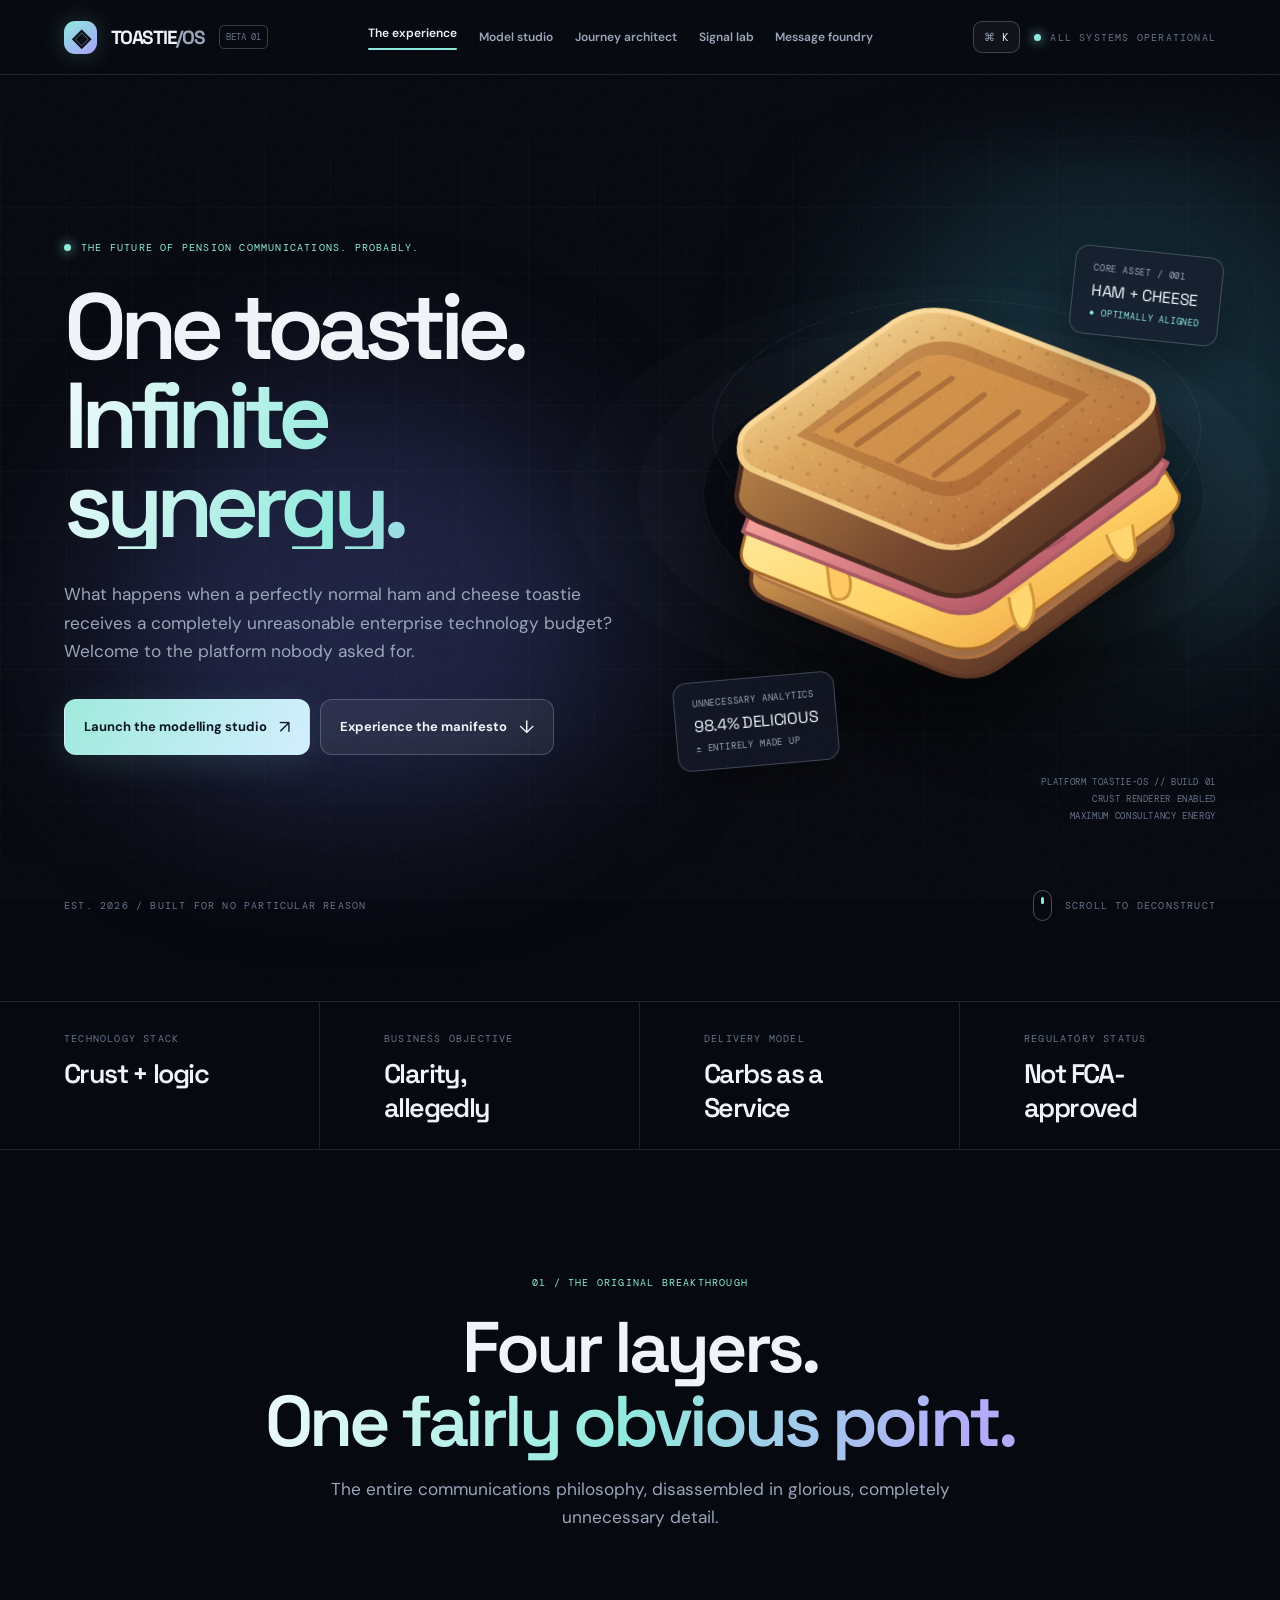
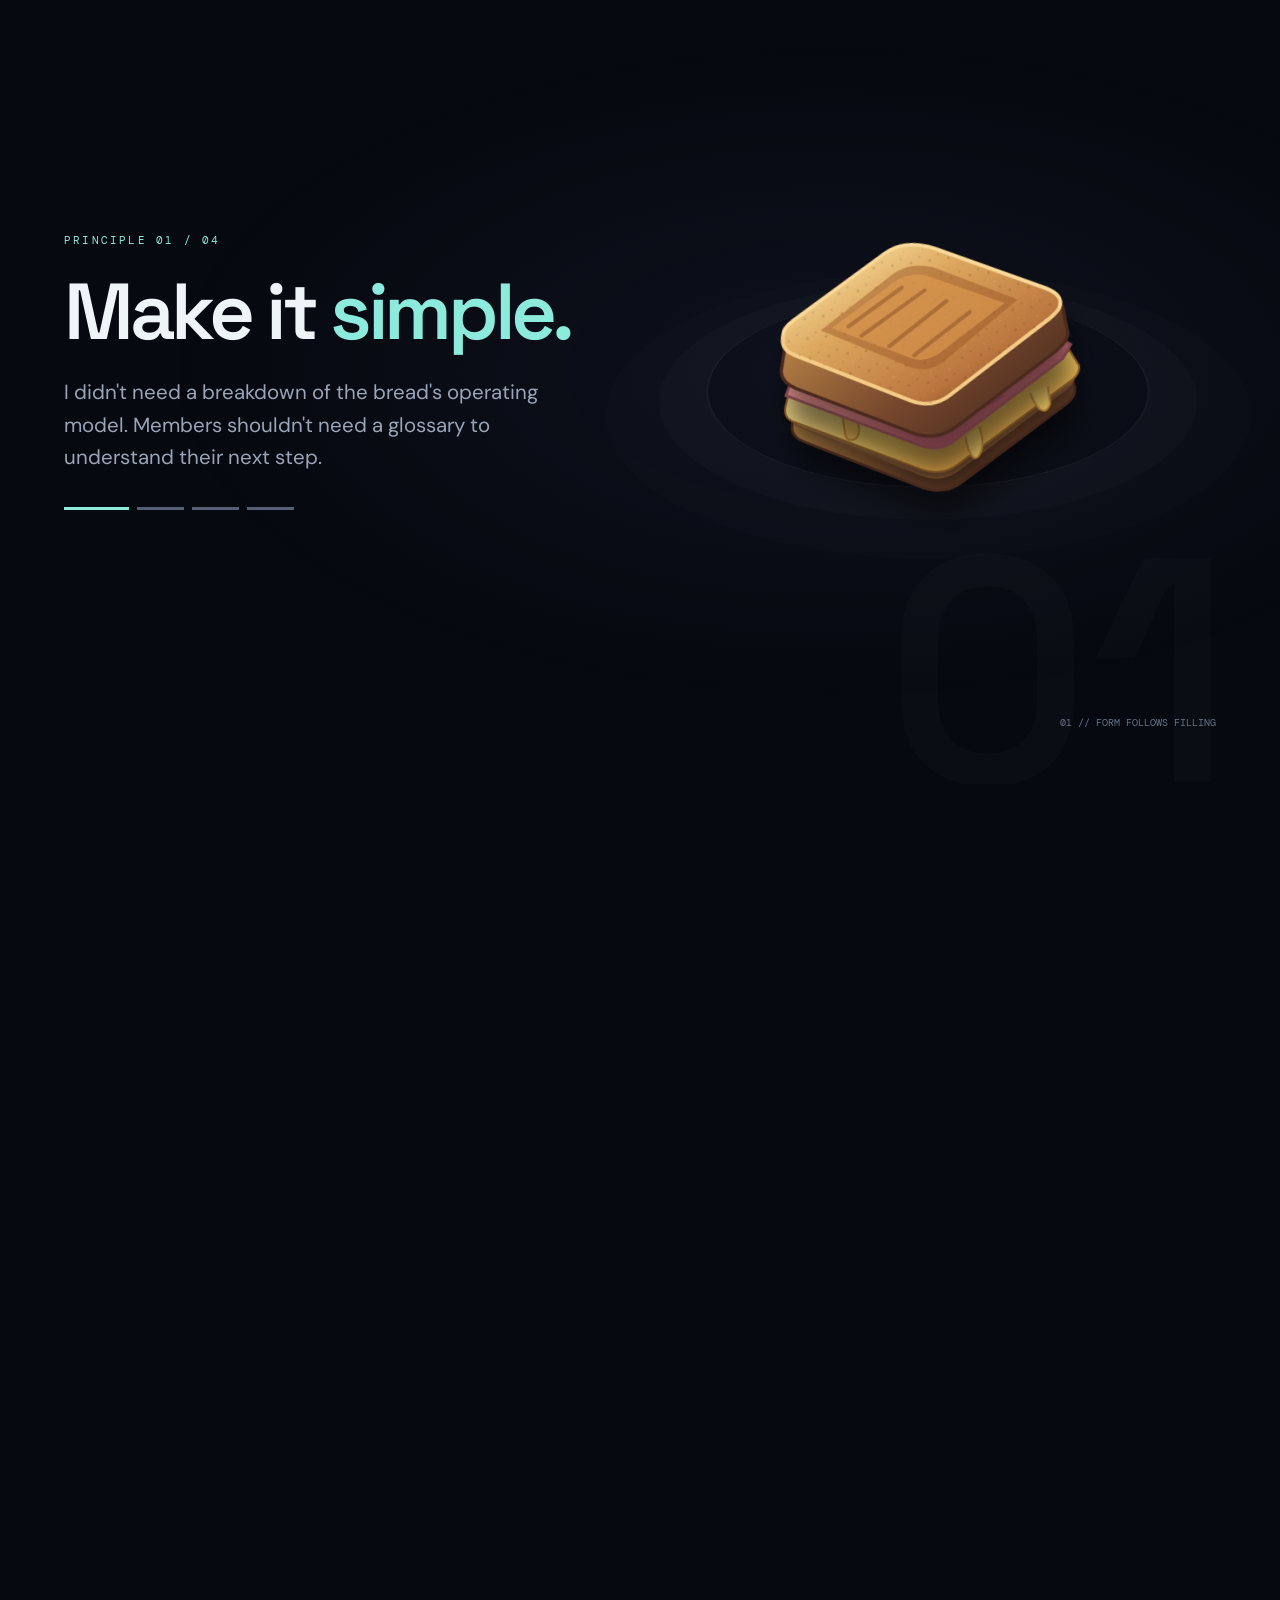
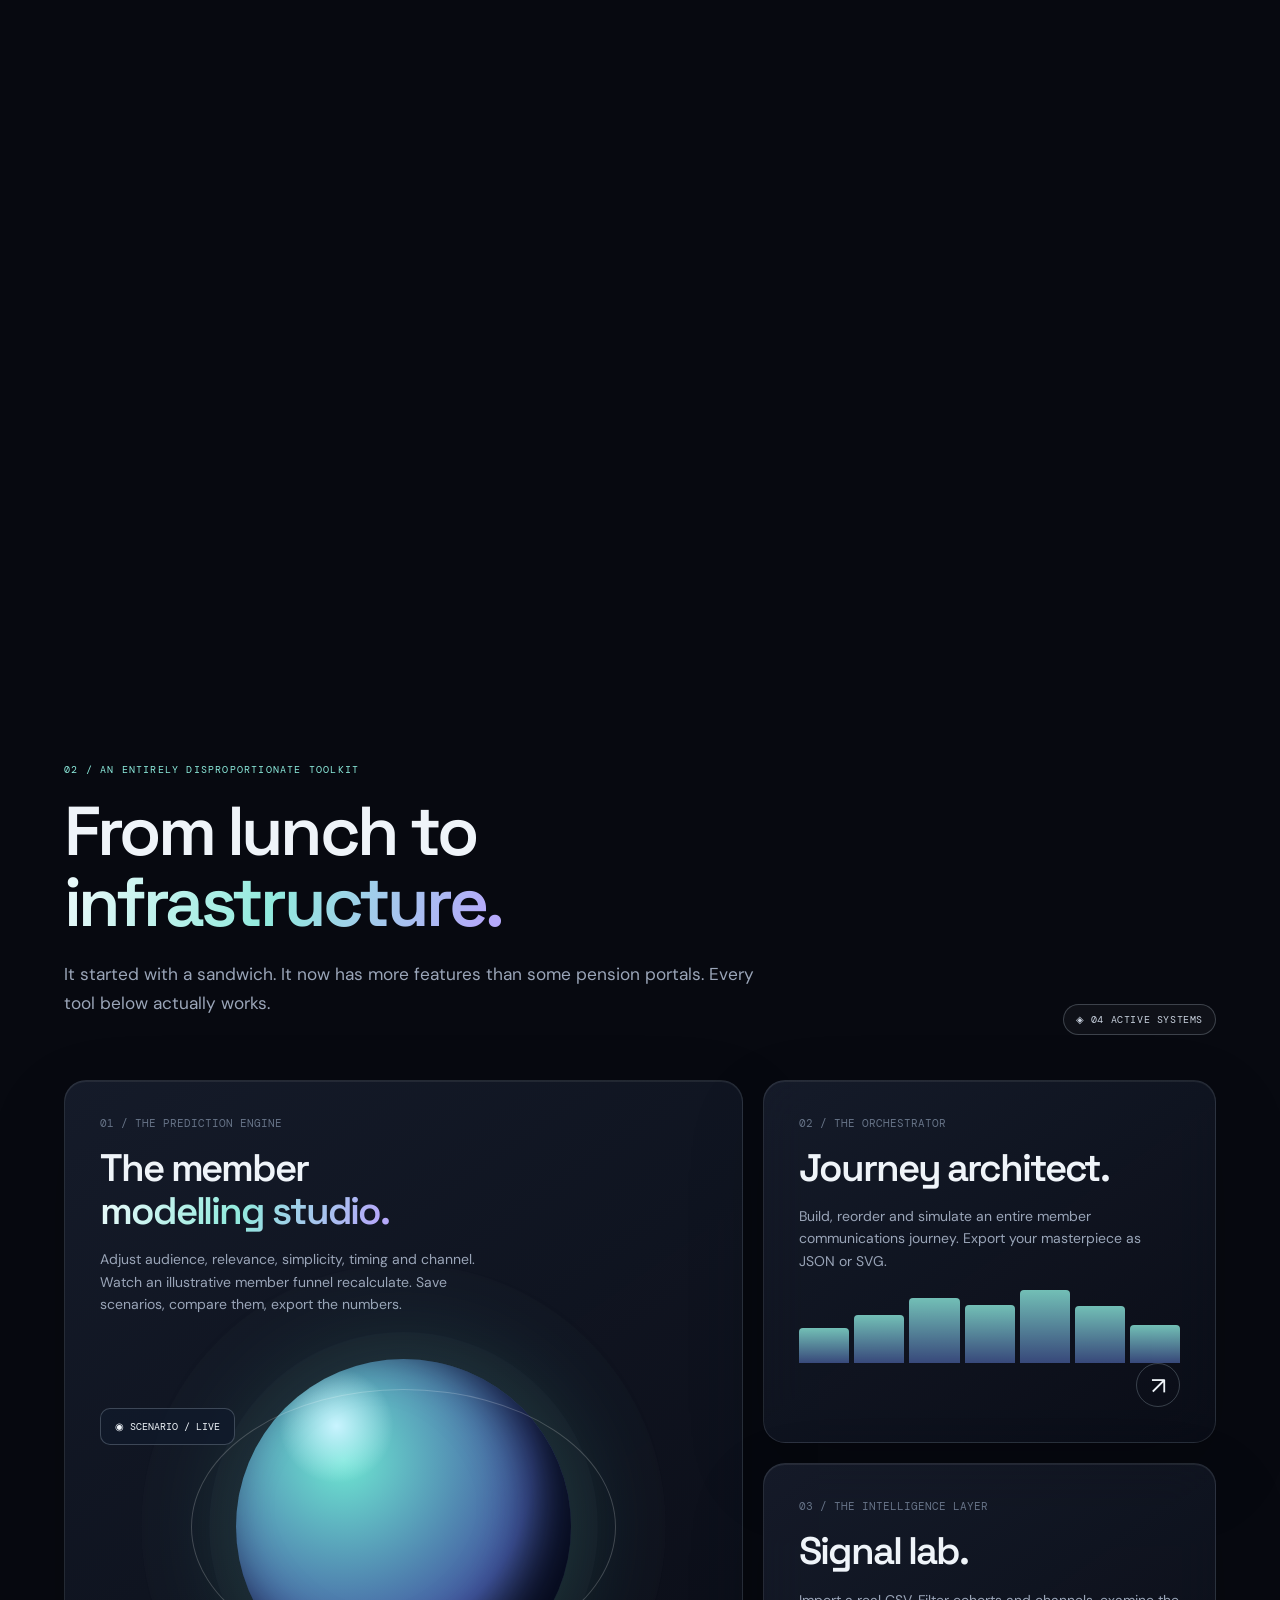
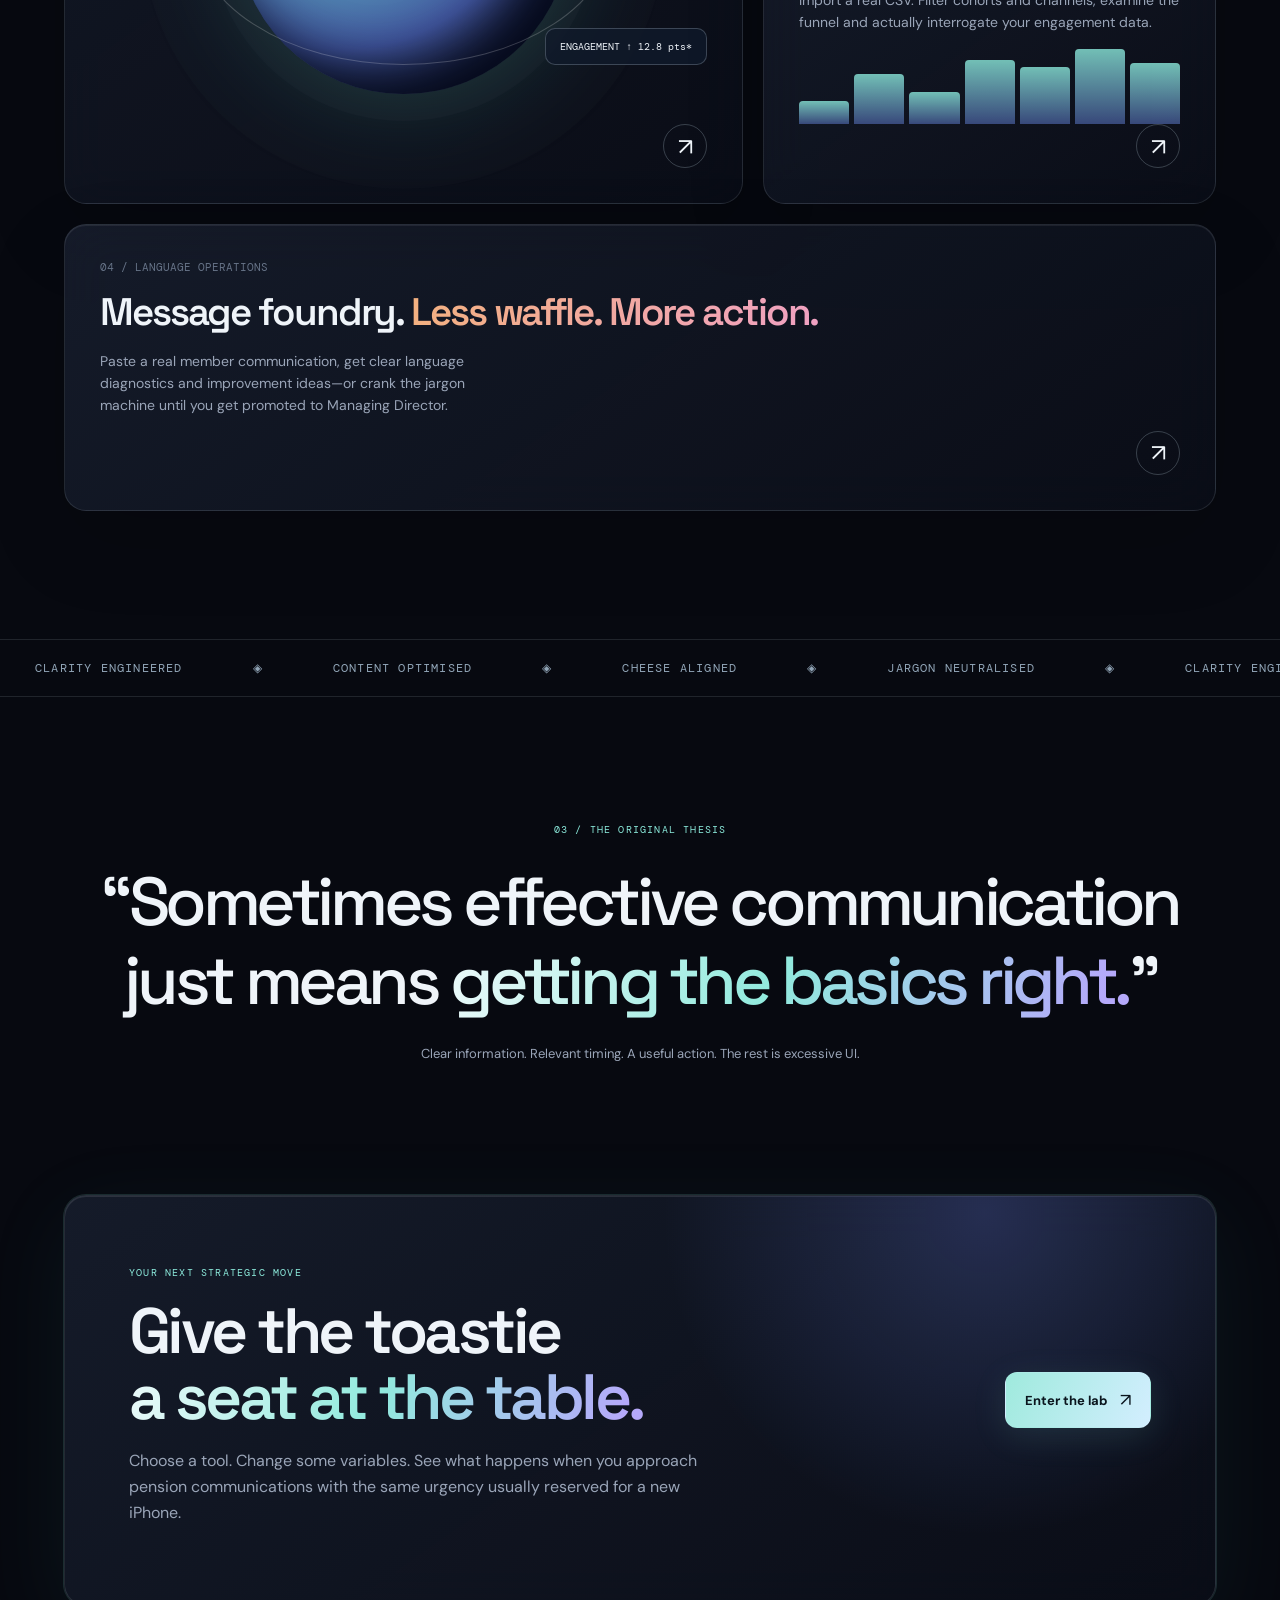
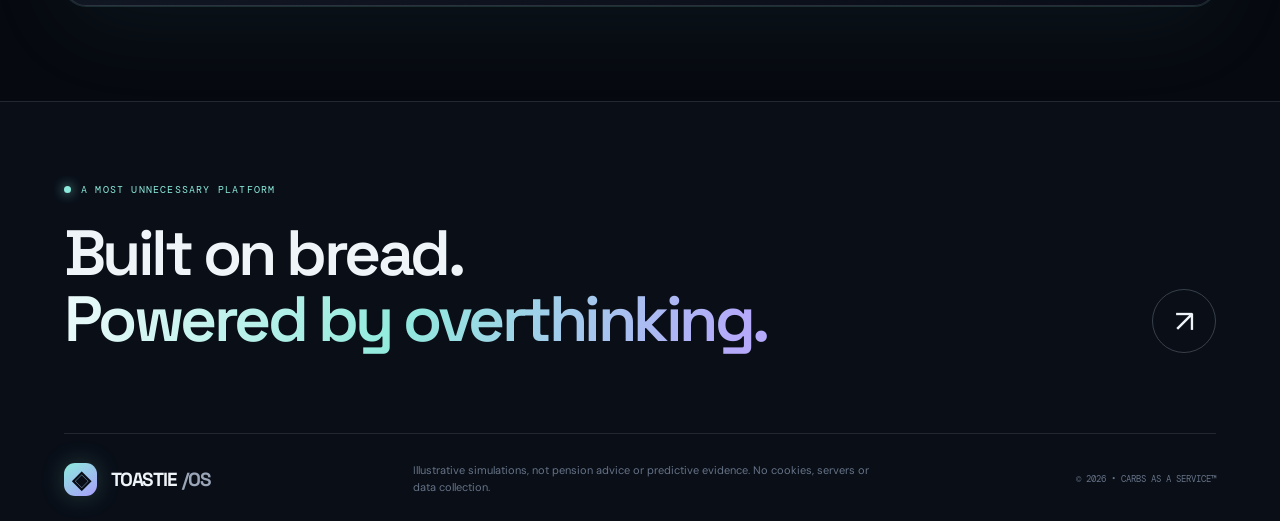
==== index.html @ 37ebac98 "Add files via upload" ====
<!doctype html><html lang="en-GB"><head><meta charset="utf-8"><meta name="viewport" content="width=device-width,initial-scale=1,viewport-fit=cover"><meta name="theme-color" content="#070910"><meta name="description" content="One ham and cheese toastie. An entirely disproportionate pension communications operating system."><meta property="og:title" content="The experience — TOASTIE/OS"><meta property="og:description" content="One ham and cheese toastie. An entirely disproportionate pension communications operating system."><link rel="manifest" href="./manifest.webmanifest"><link rel="icon" type="image/svg+xml" href="./assets/img/favicon.svg"><link rel="stylesheet" href="./assets/css/main.css"><title>The experience — TOASTIE/OS</title></head><body><a class="skip-link" href="#main">Skip to content</a><div id="nav-slot"></div><main id="main"><section class="hero full-bleed"><div class="ambient grid-glow"></div><div class="container"><div class="hero-wrap"><div class="hero-content"><span class="eyebrow"><span class="led"></span> THE FUTURE OF PENSION COMMUNICATIONS. PROBABLY.</span><h1>One toastie.<span class="last gradient-text">Infinite<br>synergy.</span></h1><p class="lead">What happens when a perfectly normal ham and cheese toastie receives a completely unreasonable enterprise technology budget? Welcome to the platform nobody asked for.</p><div class="hero-actions"><a class="btn primary" href="./model.html">Launch the modelling studio <span class="arrow">↗</span></a><a class="btn" href="#story">Experience the manifesto <span class="arrow">↓</span></a></div></div><div class="hero-visual"><div class="hero-orbit" aria-hidden="true"></div><img class="sandwich" alt="Floating, beautifully over-engineered illustrated ham and cheese toastie" src="./assets/img/toastie.svg"><div class="hero-chip chip-top"><small>CORE ASSET / 001</small><b>HAM + CHEESE</b><small style="color:var(--cyan)">● OPTIMALLY ALIGNED</small></div><div class="hero-chip chip-bottom"><small>UNNECESSARY ANALYTICS</small><b>98.4% DELICIOUS</b><small>± ENTIRELY MADE UP</small></div><div class="hero-tech">PLATFORM TOASTIE-OS // BUILD 01<br>CRUST RENDERER ENABLED<br>MAXIMUM CONSULTANCY ENERGY</div></div></div><div class="hero-bottom"><span>EST. 2026 / BUILT FOR NO PARTICULAR REASON</span><a href="#story" class="scroll-indicator"><span class="mouse"></span> SCROLL TO DECONSTRUCT</a></div></div></section>
<section class="stat-strip"><div><span class="micro">TECHNOLOGY STACK</span><strong>Crust + logic</strong></div><div><span class="micro">BUSINESS OBJECTIVE</span><strong>Clarity, allegedly</strong></div><div><span class="micro">DELIVERY MODEL</span><strong>Carbs as a Service</strong></div><div><span class="micro">REGULATORY STATUS</span><strong>Not FCA-approved</strong></div></section>
<section class="story-section" id="story"><div class="story-intro"><span class="kicker">01 / THE ORIGINAL BREAKTHROUGH</span><h2>Four layers.<br><span class="gradient-text">One fairly obvious point.</span></h2><p class="lead">The entire communications philosophy, disassembled in glorious, completely unnecessary detail.</p></div><div class="story-track" id="story-track"><div class="story-sticky"><div class="story-copy"><div class="story-count" id="story-count">PRINCIPLE 01 / 04</div><article class="story-panel active" data-story="0"><h3>Make it <em>simple.</em></h3><p>I didn't need a breakdown of the bread's operating model. Members shouldn't need a glossary to understand their next step.</p></article><article class="story-panel" data-story="1"><h3>Find the <em>balance.</em></h3><p>Too much information and the point gets buried. Too little and you've lost the substance. A surprisingly delicate cheese-to-content ratio.</p></article><article class="story-panel" data-story="2"><h3>Timing is <em>everything.</em></h3><p>A toastie at lunch is perfect. A retirement message after someone has already made their decision? Considerably less useful.</p></article><article class="story-panel" data-story="3"><h3>Make action <em>obvious.</em></h3><p>Mine was “careful, the filling's hot”. Theirs might be “check your beneficiaries”. Say what people actually need to do.</p></article><div class="story-indicators" aria-label="Story chapters"><button class="active" data-goto="0" aria-label="Go to simplicity"></button><button data-goto="1" aria-label="Go to balance"></button><button data-goto="2" aria-label="Go to timing"></button><button data-goto="3" aria-label="Go to action"></button></div></div><div class="story-graphic" aria-hidden="true"><div class="story-ring"></div><div class="story-layer layer-base"><img src="./assets/img/base-layer.svg" alt=""></div><div class="story-layer layer-cheese"><img src="./assets/img/cheese-layer.svg" alt=""></div><div class="story-layer layer-ham"><img src="./assets/img/ham-layer.svg" alt=""></div><div class="story-layer layer-top"><img src="./assets/img/top-layer.svg" alt=""></div><div class="story-number" id="story-big-number">01</div><div class="story-visual-note" id="story-note">01 // FORM FOLLOWS FILLING</div></div></div></div></section>
<section class="section-pad container" id="platform"><div class="feature-heading reveal"><div class="section-intro"><span class="kicker">02 / AN ENTIRELY DISPROPORTIONATE TOOLKIT</span><h2>From lunch to <span class="gradient-text">infrastructure.</span></h2><p class="lead">It started with a sandwich. It now has more features than some pension portals. Every tool below actually works.</p></div><span class="pill">◈ 04 ACTIVE SYSTEMS</span></div><div class="feature-grid"><a class="feature-card large glass reveal" href="./model.html"><span class="number">01 / THE PREDICTION ENGINE</span><h3>The member<br><span class="gradient-text">modelling studio.</span></h3><p>Adjust audience, relevance, simplicity, timing and channel. Watch an illustrative member funnel recalculate. Save scenarios, compare them, export the numbers.</p><div class="feature-visual"><div class="orb-core"></div><div class="orb-label a">◉ SCENARIO / LIVE</div><div class="orb-label b">ENGAGEMENT ↑ 12.8 pts*</div></div><span class="feature-arrow">↗</span></a><a class="feature-card glass reveal" href="./journey.html"><span class="number">02 / THE ORCHESTRATOR</span><h3>Journey architect.</h3><p>Build, reorder and simulate an entire member communications journey. Export your masterpiece as JSON or SVG.</p><div class="mini-spectrum" aria-hidden="true"><span style="height:45%"></span><span style="height:63%"></span><span style="height:85%"></span><span style="height:75%"></span><span style="height:95%"></span><span style="height:74%"></span><span style="height:50%"></span></div><span class="feature-arrow">↗</span></a><a class="feature-card glass reveal" href="./signals.html"><span class="number">03 / THE INTELLIGENCE LAYER</span><h3>Signal lab.</h3><p>Import a real CSV. Filter cohorts and channels, examine the funnel and actually interrogate your engagement data.</p><div class="mini-spectrum" aria-hidden="true"><span style="height:30%"></span><span style="height:65%"></span><span style="height:42%"></span><span style="height:83%"></span><span style="height:75%"></span><span style="height:98%"></span><span style="height:80%"></span></div><span class="feature-arrow">↗</span></a><a class="feature-card glass reveal" href="./foundry.html" style="grid-column:1/-1;min-height:235px"><span class="number">04 / LANGUAGE OPERATIONS</span><h3>Message foundry. <span class="gradient-warm">Less waffle. More action.</span></h3><p>Paste a real member communication, get clear language diagnostics and improvement ideas—or crank the jargon machine until you get promoted to Managing Director.</p><span class="feature-arrow">↗</span></a></div></section>
<div class="ticker" aria-hidden="true"><div><span>CLARITY ENGINEERED</span><span>◈</span><span>CONTENT OPTIMISED</span><span>◈</span><span>CHEESE ALIGNED</span><span>◈</span><span>JARGON NEUTRALISED</span><span>◈</span><span>CLARITY ENGINEERED</span><span>◈</span><span>CONTENT OPTIMISED</span><span>◈</span><span>CHEESE ALIGNED</span><span>◈</span><span>JARGON NEUTRALISED</span><span>◈</span><span>CLARITY ENGINEERED</span><span>◈</span><span>CONTENT OPTIMISED</span><span>◈</span><span>CHEESE ALIGNED</span><span>◈</span><span>JARGON NEUTRALISED</span><span>◈</span><span>CLARITY ENGINEERED</span><span>◈</span><span>CONTENT OPTIMISED</span><span>◈</span><span>CHEESE ALIGNED</span><span>◈</span><span>JARGON NEUTRALISED</span><span>◈</span></div></div>
<section class="quote-section"><span class="kicker">03 / THE ORIGINAL THESIS</span><blockquote>“Sometimes effective communication just means <span class="gradient-text">getting the basics right.</span>”</blockquote><p class="quote-sub">Clear information. Relevant timing. A useful action. The rest is excessive UI.</p></section>
<section class="container"><div class="home-cta glass highlight"><div><span class="kicker">YOUR NEXT STRATEGIC MOVE</span><h2>Give the toastie<br><span class="gradient-text">a seat at the table.</span></h2><p>Choose a tool. Change some variables. See what happens when you approach pension communications with the same urgency usually reserved for a new iPhone.</p></div><a href="./model.html" class="btn primary">Enter the lab <span class="arrow">↗</span></a></div></section></main><div id="footer-slot"></div><script type="module" src="./assets/js/home.js"></script></body></html>
---- assets/css/main.css ----
@import url('https://fonts.googleapis.com/css2?family=DM+Mono:wght@400;500&family=DM+Sans:wght@400;500;600;700&family=Space+Grotesk:wght@400;500;600;700&display=swap');
:root{color-scheme:dark;--bg:#070910;--bg2:#0b101a;--panel:#101622;--panel-2:#151b28;--glass:rgba(19,25,40,.63);--glass-hover:rgba(27,34,51,.88);--line:rgba(224,239,255,.115);--line2:rgba(224,239,255,.22);--text:#eff4f9;--muted:#9aa5b8;--faint:#667387;--cyan:#8cebdc;--purple:#aa9ffb;--orange:#f4b27f;--pink:#f09dc6;--font:'DM Sans',sans-serif;--display:'Space Grotesk',sans-serif;--mono:'DM Mono',monospace;--ease:cubic-bezier(.2, .8, .2, 1);--side:clamp(20px,5vw,86px);--nav-h:75px}
*{box-sizing:border-box}html{scroll-behavior:smooth;scroll-padding-top:85px}body{margin:0;min-width:300px;font-family:var(--font);background:var(--bg);color:var(--text);-webkit-font-smoothing:antialiased}body::before{content:'';pointer-events:none;position:fixed;inset:0;z-index:1000;opacity:.05;background-image:url("data:image/svg+xml,%3Csvg viewBox='0 0 180 180' xmlns='http://www.w3.org/2000/svg'%3E%3Cfilter id='n'%3E%3CfeTurbulence type='fractalNoise' baseFrequency='.85' numOctaves='3' stitchTiles='stitch'/%3E%3C/filter%3E%3Crect width='100%25' height='100%25' filter='url(%23n)' opacity='.32'/%3E%3C/svg%3E");mix-blend-mode:screen}
body.nav-open{overflow:hidden}a{color:inherit;text-decoration:none}button,input,select,textarea{font:inherit}button{cursor:pointer}button:disabled{cursor:not-allowed;opacity:.5}button,select,input,textarea{accent-color:var(--cyan)}:focus-visible{outline:2px solid var(--cyan);outline-offset:4px}::selection{background:var(--cyan);color:#0b111a}.skip-link{position:absolute;left:15px;top:-80px;z-index:1000;background:var(--cyan);color:var(--bg);padding:12px 18px}.skip-link:focus{top:10px}.site-nav{height:var(--nav-h);padding:0 var(--side);display:flex;align-items:center;justify-content:space-between;gap:30px;position:sticky;top:0;z-index:500;background:rgba(7,9,16,.73);border-bottom:1px solid var(--line);-webkit-backdrop-filter:blur(28px) saturate(1.4);backdrop-filter:blur(28px) saturate(1.4)}.brand{display:flex;align-items:center;gap:6px;letter-spacing:-.065em;font-family:var(--display);font-size:19px;font-weight:700;white-space:nowrap}.brand-symbol{width:33px;height:33px;background:linear-gradient(145deg,var(--cyan),var(--purple));color:#090d15;display:grid;place-items:center;border-radius:11px;margin-right:8px;box-shadow:0 0 24px #8cebdc34}.brand-symbol span{font-size:24px;font-family:var(--display)}.brand-muted{color:var(--muted)}.brand-version{font:9px var(--mono);letter-spacing:.01em;color:var(--faint);border:1px solid var(--line2);border-radius:5px;padding:5px 6px;margin-left:8px}.desktop-links{display:flex;align-items:center;gap:clamp(12px,1.7vw,32px);margin-inline:auto}.desktop-links a{font-size:12px;font-weight:600;color:var(--muted);transition:color .2s;white-space:nowrap}.desktop-links a:hover,.desktop-links a[aria-current=page]{color:var(--text)}.desktop-links a[aria-current=page]::after{content:'';display:block;height:2px;background:var(--cyan);border-radius:8px;margin-top:7px}.nav-end{display:flex;align-items:center;gap:14px}.nav-status,.eyebrow,.kicker,.micro{font:10px var(--mono);letter-spacing:.12em;text-transform:uppercase}.nav-status{color:var(--faint);white-space:nowrap}.status-dot,.led{width:7px;height:7px;border-radius:50%;background:var(--cyan);display:inline-block;margin-right:9px;box-shadow:0 0 12px var(--cyan)}.menu-toggle{display:none;background:var(--glass);border:1px solid var(--line);width:45px;height:42px;border-radius:12px;align-items:center;justify-content:center;flex-direction:column;gap:6px}.menu-toggle span{width:18px;height:1.5px;background:var(--text);transition:transform .2s}.nav-open .menu-toggle span:first-child{transform:translateY(3.75px) rotate(45deg)}.nav-open .menu-toggle span:last-child{transform:translateY(-3.75px) rotate(-45deg)}.mobile-nav{display:none}.reading-track{position:fixed;top:var(--nav-h);left:0;right:0;z-index:501;height:2px;pointer-events:none}.reading-progress{height:100%;transform-origin:left;transform:scaleX(0);background:linear-gradient(90deg,var(--cyan),var(--purple),var(--pink))}
.container{width:min(100% - var(--side)*2,1500px);margin-inline:auto}.full-bleed{position:relative;overflow:hidden}.grid-glow{background-image:linear-gradient(rgba(255,255,255,.024) 1px,transparent 1px),linear-gradient(90deg,rgba(255,255,255,.024) 1px,transparent 1px);background-size:66px 66px;mask-image:linear-gradient(to bottom,transparent,#000 10%,#000 70%,transparent)}.ambient{position:absolute;inset:0;overflow:hidden;pointer-events:none;z-index:0}.ambient::before,.ambient::after{content:'';position:absolute;filter:blur(85px);border-radius:50%;opacity:.38;transform:translateZ(0)}.ambient::before{background:#4155c3;width:40vw;height:35vw;min-width:300px;left:-16%;top:8%}.ambient::after{background:#227a75;width:40vw;height:39vw;min-width:330px;right:-15%;bottom:0}.eyebrow{display:inline-flex;align-items:center;color:var(--cyan);gap:6px}.eyebrow .led{margin-right:4px}.section-label{color:var(--muted);font:10px var(--mono);letter-spacing:.16em;text-transform:uppercase}.kicker{color:var(--cyan)}.mono{font-family:var(--mono)}.gradient-text{background:linear-gradient(110deg,#eefafb 0%,#91eadd 48%,#b5a9fa 95%);color:transparent;background-clip:text;-webkit-background-clip:text}.gradient-warm{background:linear-gradient(110deg,#f3b17f,#f0a1c3);color:transparent;background-clip:text;-webkit-background-clip:text}h1,h2,h3,h4,p{margin-top:0}h1,h2,h3,h4{font-family:var(--display);letter-spacing:-.055em}h1{font-size:clamp(58px,8.3vw,142px);line-height:.95;font-weight:600}h2{font-size:clamp(42px,5.4vw,86px);line-height:1.03;font-weight:600}h3{font-size:clamp(22px,2.5vw,38px);line-height:1.13;font-weight:600}.lead{color:var(--muted);font-size:clamp(16px,1.35vw,20px);line-height:1.65;max-width:690px}.fineprint{color:var(--faint);font-size:11px;line-height:1.6}.pill,.badge{border:1px solid var(--line2);color:#c9d2df;background:rgba(255,255,255,.035);padding:8px 12px;border-radius:99px;font:10px var(--mono);letter-spacing:.06em;white-space:nowrap}.btn{display:inline-flex;justify-content:center;align-items:center;gap:12px;border:1px solid var(--line2);color:var(--text);background:rgba(255,255,255,.065);border-radius:12px;padding:15px 19px;min-height:49px;font-weight:700;font-size:13px;transition:transform .25s var(--ease),background .25s,border-color .25s;position:relative;overflow:hidden;white-space:nowrap}.btn:hover{transform:translateY(-2px);border-color:#7c8c9f;background:rgba(255,255,255,.12)}.btn.primary{background:linear-gradient(115deg,#9feadd,#d3eeff);color:#0a151d;border-color:transparent;box-shadow:0 8px 35px #8cebdc1d}.btn.primary:hover{background:linear-gradient(115deg,#d6fffc,#eefbff)}.btn.ghost{background:transparent}.btn.sm{padding:9px 13px;font-size:11px;min-height:37px;border-radius:10px}.btn.full{width:100%}.btn .arrow{font-size:18px;font-weight:400}.glass{border:1px solid var(--line);background:linear-gradient(145deg,rgba(27,34,51,.73),rgba(11,15,26,.7));-webkit-backdrop-filter:blur(24px);backdrop-filter:blur(24px);border-radius:22px;box-shadow:inset 0 1px 0 rgba(255,255,255,.07),0 30px 80px rgba(0,0,0,.16)}.glass-inner{background:rgba(255,255,255,.026);border:1px solid var(--line);border-radius:14px}.glass.highlight{box-shadow:0 0 0 1px #8cebdc24,inset 0 1px #ffffff1a,0 20px 90px #46bcae13}.surface{background:#0e1420;border:1px solid var(--line);border-radius:18px}.divider{height:1px;background:var(--line)}.reveal{opacity:0;transform:translateY(22px);transition:opacity .8s var(--ease),transform .8s var(--ease)}.reveal.in-view{opacity:1;transform:translateY(0)}.rule{display:flex;align-items:center;gap:14px}.rule::after{content:'';height:1px;flex:1;background:var(--line)}.section-intro{max-width:790px}.section-intro h2{margin:18px 0 22px}.section-pad{padding-block:clamp(80px,10vw,160px)}.two-col{display:grid;grid-template-columns:1fr 1fr;gap:20px}.three-col{display:grid;grid-template-columns:repeat(3,1fr);gap:20px}.four-col{display:grid;grid-template-columns:repeat(4,1fr);gap:16px}
/* pages + forms */
.page-heading{position:relative;padding:clamp(74px,9vw,138px) 0 58px;overflow:hidden}.page-heading::before{content:'';position:absolute;right:-9%;top:-35%;width:58vw;height:45vw;background:radial-gradient(ellipse,#3f4b9f3b,transparent 65%);pointer-events:none}.page-heading h1{font-size:clamp(58px,7.2vw,108px);max-width:1050px;margin:23px 0}.page-heading .lead{max-width:720px}.page-heading .bread-crumb{display:flex;gap:8px;font:11px var(--mono);color:var(--faint)}.page-heading .bread-crumb span:last-child{color:var(--cyan)}.workspace{padding-bottom:140px}.workspace-grid{display:grid;grid-template-columns:minmax(310px,.78fr) minmax(0,1.42fr);gap:22px;align-items:start}.workspace-side{padding:29px;position:sticky;top:calc(var(--nav-h) + 24px)}.workspace-main{display:grid;gap:20px;min-width:0}.workspace-head{display:flex;align-items:flex-start;justify-content:space-between;gap:15px;margin-bottom:24px}.workspace-head h2{font-size:26px;margin:8px 0 0}.panel{padding:clamp(20px,3vw,34px)}.panel-header{display:flex;align-items:center;gap:13px;justify-content:space-between;margin-bottom:20px}.panel-header h3{font-size:20px;margin:0}.panel-header small{font:10px var(--mono);color:var(--muted)}.control-stack{display:grid;gap:23px}.field{display:grid;gap:11px}.field label,.field>label,.field-title{font-size:12px;font-weight:700;color:#c6d0dc;display:flex;justify-content:space-between;gap:10px}.field label output,.field output{font:12px var(--mono);color:var(--cyan)}.field small{font-size:11px;line-height:1.45;color:var(--faint)}.text-input,.select-input,.textarea-input{width:100%;border:1px solid var(--line2);border-radius:10px;background:rgba(5,9,17,.65);color:var(--text);padding:13px 14px;min-height:46px;outline:none}.text-input:focus,.select-input:focus,.textarea-input:focus{border-color:var(--cyan)}.select-input option{background:#101622}.textarea-input{resize:vertical;min-height:100px;line-height:1.6}.range{width:100%;height:6px;appearance:none;border-radius:99px;background:linear-gradient(90deg,var(--cyan) 0,var(--cyan) var(--range-p,50%),#263146 var(--range-p,50%),#263146 100%);cursor:pointer;margin:12px 0 6px;touch-action:pan-y}.range::-webkit-slider-thumb{appearance:none;height:20px;width:20px;background:#e3fffb;border:4px solid #72c8bc;border-radius:50%;box-shadow:0 0 0 4px #8cebdc12}.range::-moz-range-thumb{height:14px;width:14px;background:#e3fffb;border:4px solid #72c8bc;border-radius:50%}.button-row{display:flex;flex-wrap:wrap;gap:9px}.metric{padding:21px;min-width:0}.metric .micro{color:var(--muted)}.metric strong{display:block;font:600 clamp(30px,3.6vw,49px)/1 var(--display);letter-spacing:-.06em;margin:14px 0 7px}.metric p{font-size:11px;color:var(--faint);margin:0;line-height:1.4}.metric .trend{font:11px var(--mono);color:var(--cyan)}.chart-shell{position:relative}.chart-svg{width:100%;height:auto;display:block;overflow:visible}.chart-axis{display:flex;justify-content:space-between;color:var(--faint);font:10px var(--mono);gap:8px;margin-top:-3px}.mini-bars{display:grid;gap:14px}.mini-bar{display:grid;grid-template-columns:115px 1fr 55px;gap:15px;align-items:center;font-size:12px}.mini-bar>span:first-child{color:var(--muted)}.mini-bar-track{height:9px;border-radius:10px;background:#253044;overflow:hidden}.mini-bar-track>span{display:block;height:100%;border-radius:10px;background:linear-gradient(90deg,var(--cyan),var(--purple));transition:width .5s var(--ease)}.mini-bar b{text-align:right;font:12px var(--mono)}.table-scroll{overflow-x:auto;border-radius:12px;border:1px solid var(--line)}table.data-table{width:100%;border-collapse:collapse;font-size:12px;text-align:left;white-space:nowrap}table.data-table th{background:#161e2d;color:var(--muted);font:10px var(--mono);letter-spacing:.04em;text-transform:uppercase}table.data-table th,table.data-table td{padding:13px 15px;border-bottom:1px solid var(--line)}table.data-table tr:last-child td{border:0}table.data-table tbody tr:hover{background:#ffffff07}.data-table td b{font-weight:600}.tag{display:inline-flex;align-items:center;border:1px solid var(--line2);background:rgba(255,255,255,.05);border-radius:7px;padding:5px 8px;color:var(--muted);font:10px var(--mono)}.tag.good{color:var(--cyan);border-color:#8cebdc35;background:#8cebdc08}.tag.purple{color:var(--purple);border-color:#aa9ffb35;background:#aa9ffb08}.tag.warm{color:var(--orange);border-color:#f4b27f35;background:#f4b27f08}.button-tab{padding:9px 12px;border-radius:9px;background:transparent;border:1px solid transparent;color:var(--muted);font-size:12px}.button-tab[aria-pressed=true]{background:#ffffff12;border-color:var(--line2);color:var(--text)}.chart-note{font-size:11px;color:var(--faint);line-height:1.55}.empty-state{padding:26px;text-align:center;color:var(--muted);border:1px dashed var(--line2);border-radius:14px}.inline-notice{border-left:2px solid var(--purple);background:#aa9ffb09;padding:14px 16px;font-size:12px;color:#bac4d1;line-height:1.7;border-radius:0 9px 9px 0}
/* homepage */
.hero{min-height:min(940px,calc(100svh - var(--nav-h)));position:relative;display:flex;align-items:center;overflow:hidden;border-bottom:1px solid var(--line);padding:90px 0 80px}.hero .ambient::before{left:8%;top:35%;background:#474f9b}.hero .ambient::after{right:-7%;top:8%;background:#245f72}.hero-wrap{display:grid;grid-template-columns:1.08fr .92fr;gap:10px;align-items:center;position:relative;z-index:2}.hero-content{position:relative;z-index:4}.hero h1{font-size:clamp(58px,7.3vw,124px);letter-spacing:-.077em;max-width:850px;margin:27px 0 31px}.hero h1 .last{display:block}.hero .lead{max-width:550px}.hero-actions{display:flex;gap:10px;flex-wrap:wrap;margin-top:33px}.hero-visual{position:relative;height:min(60vw,660px);min-height:430px;display:grid;place-items:center;isolation:isolate}.hero-visual::before{content:'';width:95%;aspect-ratio:1;position:absolute;border-radius:50%;border:1px solid #b7d7ff18;box-shadow:0 0 0 65px #bbcfff05,0 0 0 132px #bbcfff03;transform:rotateX(57deg) rotateZ(-26deg)}.hero-orbit{width:93%;aspect-ratio:1;position:absolute;top:3%;left:4%;border:1px dashed #b7d7ff2a;border-radius:50%;transform:rotateX(58deg) rotateZ(-15deg);animation:slowspin 55s linear infinite}.hero-visual .sandwich{position:relative;z-index:2;width:114%;max-width:740px;filter:drop-shadow(0 52px 42px #000b);animation:float 7s ease-in-out infinite;transform:rotate(-7deg)}.hero-chip{position:absolute;z-index:3;display:grid;gap:6px;padding:15px 18px;border:1px solid var(--line2);background:rgba(21,27,44,.62);-webkit-backdrop-filter:blur(20px);backdrop-filter:blur(20px);border-radius:14px;box-shadow:0 20px 50px #0006}.hero-chip b{font:16px var(--display);letter-spacing:-.02em}.hero-chip small{color:var(--muted);font:9px var(--mono);letter-spacing:.09em}.chip-top{right:-1%;top:13%;transform:rotate(6deg)}.chip-bottom{left:-3%;bottom:9%;transform:rotate(-5deg)}.hero-tech{position:absolute;z-index:2;right:0;bottom:0;text-align:right;color:var(--faint);font:9px var(--mono);line-height:1.9;letter-spacing:.07em}.hero-bottom{margin-top:65px;display:flex;gap:18px;justify-content:space-between;align-items:center;color:var(--faint);font:10px var(--mono);letter-spacing:.12em;position:relative;z-index:3}.hero-bottom .scroll-indicator{display:flex;align-items:center;gap:13px}.mouse{width:19px;height:31px;border:1px solid #8f9bad79;border-radius:15px;display:inline-flex;justify-content:center;padding-top:6px}.mouse::after{content:'';width:3px;height:7px;background:var(--cyan);border-radius:10px;animation:wheel 1.6s ease-in-out infinite}.stat-strip{display:grid;grid-template-columns:repeat(4,1fr);border-bottom:1px solid var(--line)}.stat-strip>div{padding:24px var(--side);border-right:1px solid var(--line);min-width:0}.stat-strip>div:last-child{border:0}.stat-strip .micro{color:var(--faint)}.stat-strip strong{display:block;margin-top:10px;font:600 clamp(16px,2.1vw,28px) var(--display);letter-spacing:-.06em}.story-section{position:relative}.story-intro{text-align:center;padding:120px var(--side) 10px}.story-intro h2{font-size:clamp(42px,5.6vw,83px);margin:20px auto 16px;max-width:950px}.story-intro p{margin-inline:auto}.story-track{height:430vh;position:relative}.story-sticky{position:sticky;top:var(--nav-h);height:calc(100svh - var(--nav-h));min-height:560px;overflow:hidden;display:grid;grid-template-columns:1fr 1fr;align-items:center;padding:25px var(--side);background:radial-gradient(ellipse at 65% 50%,#252d493d,transparent 56%)}.story-copy{max-width:600px;position:relative;z-index:2}.story-copy .story-count{font:11px var(--mono);color:var(--cyan);letter-spacing:.2em;margin-bottom:25px}.story-panel{display:none;animation:storyappear .38s ease-out both}.story-panel.active{display:block}.story-panel h3{font-size:clamp(48px,6.2vw,97px);line-height:1;margin:0 0 25px}.story-panel h3 em{font-style:normal;color:var(--cyan)}.story-panel p{color:var(--muted);font-size:clamp(16px,1.6vw,21px);line-height:1.6;max-width:500px}.story-number{position:absolute;font:600 25vw var(--display);right:-3%;bottom:-15%;color:#ffffff05;pointer-events:none}.story-graphic{position:relative;width:100%;height:100%;display:grid;place-items:center;perspective:900px}.story-ring{position:absolute;width:min(75%,550px);aspect-ratio:1;border:1px solid #ffffff17;border-radius:50%;transform:rotateX(65deg);box-shadow:0 0 0 44px #ffffff04,0 0 0 91px #ffffff02}.story-layer{position:absolute;width:min(70%,470px);aspect-ratio:620/540;filter:drop-shadow(0 27px 20px #0008);transition:transform .18s linear,opacity .18s;will-change:transform}.story-layer img{width:100%;height:100%;object-fit:contain}.story-layer:nth-child(3){filter:blur(1px) drop-shadow(0 25px 20px #0008)}.layer-a{transform:translate3d(0,var(--layer-a,0px),0) rotate(var(--angle,-8deg))}.layer-b{transform:translate3d(0,var(--layer-b,0px),0) rotate(var(--angle,-8deg)) scale(.92);opacity:.4}.layer-c{transform:translate3d(0,var(--layer-c,0px),0) rotate(var(--angle,-8deg)) scale(.82);opacity:.23}.story-visual-note{position:absolute;bottom:30px;right:0;font:10px var(--mono);color:var(--faint)}.story-indicators{display:flex;gap:8px;margin-top:33px}.story-indicators button{width:47px;height:3px;border:0;background:#566073;opacity:.35;padding:0;transition:background .2s,width .2s}.story-indicators button.active{background:var(--cyan);opacity:1;width:65px}.feature-heading{display:flex;justify-content:space-between;gap:40px;align-items:end;margin-bottom:45px}.feature-grid{display:grid;grid-template-columns:1.2fr .8fr;gap:20px}.feature-card{position:relative;display:flex;flex-direction:column;min-height:325px;padding:35px;overflow:hidden;transition:border-color .2s,transform .3s var(--ease)}.feature-card:hover{border-color:#b7d7ff55;transform:translateY(-4px)}.feature-card.large{grid-row:span 2;min-height:670px}.feature-card .number{color:var(--faint);font:11px var(--mono)}.feature-card h3{font-size:clamp(26px,3vw,47px);margin:16px 0}.feature-card p{color:var(--muted);line-height:1.6;max-width:410px;font-size:14px}.feature-card .feature-arrow{margin-top:auto;align-self:flex-end;border:1px solid var(--line2);width:44px;height:44px;border-radius:50%;display:grid;place-items:center;font-size:24px}.feature-card.large .feature-visual{flex:1;display:grid;place-items:center;position:relative;min-height:310px}.orb-core{width:min(73%,335px);aspect-ratio:1;border-radius:50%;background:radial-gradient(circle at 30% 20%,#c9f4ff,transparent 16%),radial-gradient(circle at 32% 30%,#6ee6d2,#4257a0 58%,#14172c 82%);box-shadow:inset -28px -21px 54px #050a1c,0 0 100px #4bd3c034,0 0 0 27px #ffffff05,0 0 0 95px #ffffff03;animation:float 7s ease-in-out infinite}.orb-core::before{content:'';position:absolute;inset:15%;border:1px solid #fff3;border-radius:50%}.orb-label{position:absolute;z-index:2;padding:11px 14px;border:1px solid var(--line2);border-radius:10px;background:#111a2ccf;font:10px var(--mono)}.orb-label.a{top:20%;left:0}.orb-label.b{bottom:15%;right:0}.mini-spectrum{margin-top:auto;display:flex;align-items:end;gap:5px;height:77px;opacity:.8}.mini-spectrum span{flex:1;border-radius:4px 4px 0 0;background:linear-gradient(0deg,#435792,var(--cyan))}.ticker{overflow:hidden;padding:20px 0;border-block:1px solid var(--line);white-space:nowrap;color:#91a5b7;font:12px var(--mono);letter-spacing:.1em}.ticker div{width:max-content;animation:marquee 30s linear infinite}.ticker span{margin:0 35px}.quote-section{text-align:center;padding:120px var(--side)}.quote-section blockquote{font:500 clamp(33px,5.3vw,75px)/1.17 var(--display);letter-spacing:-.065em;max-width:1120px;margin:24px auto}.quote-section .quote-sub{font-size:13px;color:var(--muted)}.home-cta{padding:clamp(30px,5vw,80px);margin-bottom:95px;display:flex;justify-content:space-between;align-items:center;gap:30px;position:relative;overflow:hidden}.home-cta::before{content:'';position:absolute;right:-10%;top:-80%;width:60%;aspect-ratio:1;background:radial-gradient(circle,#5c6fc94b,transparent 66%);pointer-events:none}.home-cta h2{font-size:clamp(41px,5vw,70px);margin:18px 0}.home-cta p{color:var(--muted);max-width:580px;line-height:1.6}.home-cta .btn{flex-shrink:0}
/* journey */
.journey-list{display:grid;gap:11px}.journey-step{border:1px solid var(--line);border-radius:15px;padding:17px;background:#0b111d;display:grid;grid-template-columns:38px 1fr auto;gap:14px;align-items:start;transition:background .2s,border-color .2s}.journey-step.active{border-color:#8cebdc7d;background:#8cebdc07}.step-number{width:37px;height:37px;border-radius:10px;background:#1e2a3c;color:var(--cyan);display:grid;place-items:center;font:13px var(--mono)}.journey-step h4{margin:0 0 6px;font-size:17px}.journey-step p{margin:0;font-size:11px;color:var(--muted);line-height:1.5}.step-actions{display:flex;flex-direction:column;gap:5px}.icon-action{border:1px solid var(--line);background:#ffffff07;color:var(--muted);border-radius:7px;padding:6px;font-size:13px;min-width:32px;min-height:30px}.icon-action:hover{color:var(--text);background:#ffffff17}.journey-timeline{display:flex;gap:0;overflow-x:auto;overscroll-behavior-inline:contain;padding:25px 0 18px;scroll-snap-type:x proximity}.timeline-card{min-width:168px;max-width:190px;flex:1;position:relative;scroll-snap-align:start}.timeline-card:not(:last-child)::after{content:'→';position:absolute;top:38px;right:-7px;color:var(--cyan);z-index:2}.timeline-node{background:#101b29;border:1px solid var(--line2);border-radius:13px;padding:15px;min-height:146px;margin:0 6px;position:relative}.timeline-node:before{content:'';width:6px;height:6px;border-radius:50%;background:var(--cyan);display:inline-block;margin-right:7px}.timeline-node b{font:10px var(--mono);color:var(--cyan)}.timeline-node h4{font-size:15px;margin:17px 0 7px}.timeline-node p{color:var(--muted);font-size:11px;line-height:1.45}.timeline-day{font:10px var(--mono);color:var(--faint);padding:10px 12px}.edit-pane{padding:22px;display:grid;gap:16px}.edit-pane .field{gap:8px}.playback-panel{display:grid;gap:13px}.playback-stage{background:radial-gradient(circle at 50% 30%,#34447535,transparent 70%),#0c1320;min-height:200px;border:1px solid var(--line);border-radius:15px;display:grid;place-content:center;text-align:center;padding:26px}.playback-stage h3{margin:10px 0;font-size:34px}.playback-stage p{color:var(--muted);line-height:1.6;max-width:500px}.playback-indicator{font:10px var(--mono);color:var(--cyan)}
/* signals */
.upload-zone{display:grid;place-content:center;text-align:center;min-height:130px;border:1px dashed #8cebdc65;border-radius:15px;background:#8cebdc06;padding:20px;cursor:pointer;transition:background .2s}.upload-zone.drag{background:#8cebdc1d;border-color:var(--cyan)}.upload-zone strong{display:block;font-size:13px;margin:9px 0 4px}.upload-zone p{font-size:11px;color:var(--muted);margin:0}.upload-zone input{position:absolute;opacity:0;width:1px;height:1px}.upload-zone:focus-within{outline:2px solid var(--cyan)}.analytics-grid{display:grid;grid-template-columns:1.1fr .9fr;gap:20px}.donut-flex{display:grid;grid-template-columns:190px 1fr;gap:18px;align-items:center}.donut{width:180px;aspect-ratio:1;border-radius:50%;display:grid;place-items:center;position:relative;background:conic-gradient(var(--cyan) var(--a),var(--purple) var(--a) var(--b),#34405a var(--b));margin-inline:auto}.donut:before{content:'';position:absolute;inset:26px;background:#0d1420;border-radius:50%}.donut-center{z-index:1;text-align:center}.donut-center b{font:600 35px var(--display)}.donut-center small{display:block;color:var(--muted);font:10px var(--mono)}.legend-row{display:flex;align-items:center;gap:10px;font-size:12px;color:var(--muted);margin:12px 0}.legend-dot{height:9px;width:9px;border-radius:3px;background:var(--dot)}
/* foundry */
.text-workbench{display:grid;grid-template-columns:1.15fr .85fr;gap:20px}.input-editor{font-size:15px;line-height:1.75;width:100%;min-height:345px;color:var(--text);background:#0a101b;border:1px solid var(--line);padding:24px;border-radius:14px;resize:vertical;outline:none}.input-editor:focus{border-color:#8cebdc88}.checks{display:grid;gap:10px}.check{display:flex;align-items:flex-start;gap:12px;padding:13px;border:1px solid var(--line);border-radius:12px;background:#0c1420}.check-icon{width:25px;height:25px;border-radius:7px;display:grid;place-items:center;flex-shrink:0;font-size:12px}.check-icon.pass{background:#83eadc19;color:var(--cyan)}.check-icon.warn{background:#ffc28a18;color:var(--orange)}.check strong{font-size:12px;display:block}.check p{color:var(--muted);font-size:11px;line-height:1.45;margin:5px 0 0}.term-cloud{display:flex;flex-wrap:wrap;gap:8px}.term-cloud span{border:1px solid #f4b27f4f;border-radius:7px;padding:7px 10px;background:#f4b27f0d;color:var(--orange);font:11px var(--mono)}.suggestion-card{border-left:2px solid var(--cyan);background:#8cebdc07;padding:16px;margin-bottom:10px;border-radius:0 10px 10px 0}.suggestion-card b{font-size:12px}.suggestion-card p{font-size:12px;color:var(--muted);line-height:1.6;margin:7px 0 0}.jargon-machine{padding:35px}.jargon-output{min-height:114px;display:flex;align-items:center;font:500 clamp(25px,3vw,45px)/1.2 var(--display);letter-spacing:-.05em;margin-block:20px}.jargon-output span{color:var(--cyan)}
/* footer */
.site-footer{padding:75px var(--side) 25px;border-top:1px solid var(--line);background:#090e17}.footer-top{display:flex;justify-content:space-between;align-items:end;gap:20px;padding-bottom:80px}.footer-top h2{font-size:clamp(38px,5vw,71px);margin:23px 0 0}.round-arrow{height:64px;width:64px;border:1px solid var(--line2);border-radius:50%;font-size:31px;display:grid;place-items:center;transition:transform .2s,background .2s}.round-arrow:hover{transform:translate(3px,-3px);background:#ffffff14}.footer-bottom{border-top:1px solid var(--line);padding-top:28px;display:flex;justify-content:space-between;align-items:center;gap:25px}.footer-bottom p{font-size:11px;color:var(--faint);max-width:460px;line-height:1.55;margin:0}.footer-bottom>span{color:var(--faint);font:9px var(--mono);white-space:nowrap}#toast-host{position:fixed;z-index:2000;bottom:23px;right:23px;display:grid;gap:9px;pointer-events:none}.toast-pop{padding:13px 18px;background:#142b2f;color:var(--cyan);border:1px solid #8cebdc55;border-radius:12px;font-size:12px;font-weight:600;transform:translateY(20px);opacity:0;transition:all .28s}.toast-pop.show{opacity:1;transform:translateY(0)}
@keyframes float{0%,100%{translate:0 0}50%{translate:0 -13px}}@keyframes slowspin{to{transform:rotateX(58deg) rotateZ(345deg)}}@keyframes wheel{0%,100%{opacity:0;transform:translateY(0)}45%{opacity:1}75%{opacity:0;transform:translateY(8px)}}@keyframes marquee{to{transform:translateX(-50%)}}@keyframes storyappear{from{opacity:.35;transform:translateY(9px)}to{opacity:1;transform:translateY(0)}}
@media(max-width:1200px){.nav-status{display:none}.desktop-links{gap:13px}.desktop-links a{font-size:11px}.hero h1{font-size:clamp(54px,7.7vw,100px)}.hero-visual .sandwich{width:121%}}
@media(max-width:980px){:root{--nav-h:68px}.desktop-links{display:none}.menu-toggle{display:flex}.mobile-nav{display:flex;flex-direction:column;position:fixed;z-index:499;inset:var(--nav-h) 0 0;background:rgba(7,11,20,.98);padding:35px var(--side);opacity:0;visibility:hidden;transform:translateY(-12px);transition:opacity .25s,transform .25s,visibility .25s;overflow-y:auto}.nav-open .mobile-nav{opacity:1;visibility:visible;transform:translateY(0)}.mobile-nav a{display:flex;gap:18px;align-items:center;border-bottom:1px solid var(--line);padding:21px 0;font:600 clamp(22px,5vw,42px) var(--display);letter-spacing:-.04em}.mobile-nav a span{font:12px var(--mono);color:var(--cyan)}.mobile-nav a b{margin-left:auto;font-weight:400;color:var(--faint)}.mobile-nav-foot{margin-top:38px;color:var(--faint);font:10px var(--mono)}.hero{min-height:auto}.hero-wrap{grid-template-columns:1fr .9fr}.hero-visual{height:530px;min-height:0}.hero-chip{padding:10px 13px}.hero-chip b{font-size:12px}.story-sticky{grid-template-columns:1fr 1fr}.workspace-grid{grid-template-columns:1fr}.workspace-side{position:relative;top:auto}.workspace-main{grid-template-columns:1fr}.two-col,.analytics-grid,.text-workbench{grid-template-columns:1fr}.feature-grid{grid-template-columns:1fr 1fr}.feature-card.large{min-height:550px}.donut-flex{grid-template-columns:180px 1fr}}
@media(max-width:680px){:root{--side:20px}.brand-version{font-size:8px;margin-left:5px}.hero{padding:55px 0 35px}.hero-wrap{grid-template-columns:1fr;gap:0}.hero h1{font-size:clamp(51px,13.3vw,87px);margin:23px 0}.hero-visual{grid-row:2;height:min(92vw,500px);margin:0 -5vw}.hero-visual .sandwich{width:100%;max-width:520px}.hero-visual::before{box-shadow:0 0 0 33px #bbcfff05}.chip-top{right:4%;top:8%}.chip-bottom{left:5%;bottom:7%}.hero-tech{display:none}.hero-bottom{margin-top:15px}.stat-strip{grid-template-columns:1fr 1fr}.stat-strip>div{padding:21px 20px;border-bottom:1px solid var(--line)}.stat-strip>div:nth-child(2){border-right:0}.story-intro{padding:85px 20px 10px}.story-track{height:410vh}.story-sticky{min-height:0;display:flex;flex-direction:column;justify-content:center;padding:22px 20px 29px;gap:5px}.story-graphic{order:0;height:46%;flex-shrink:0;width:100%}.story-layer{width:min(78%,340px)}.story-copy{order:1;max-width:100%;width:100%}.story-copy .story-count{margin-bottom:12px;font-size:10px}.story-panel h3{font-size:clamp(38px,9vw,63px);margin:0 0 11px}.story-panel p{font-size:14px;line-height:1.5;margin:0}.story-indicators{margin-top:17px}.story-visual-note{display:none}.feature-heading{display:block}.feature-grid{display:grid;grid-template-columns:1fr}.feature-card,.feature-card.large{min-height:270px;padding:27px}.feature-card.large{min-height:520px}.feature-card.large .feature-visual{min-height:230px}.section-pad{padding-block:80px}.quote-section{padding:90px 20px}.home-cta{display:block;margin-bottom:65px}.home-cta .btn{margin-top:16px}.footer-top{padding-bottom:55px}.footer-bottom{align-items:start;flex-direction:column}.page-heading{padding:70px 0 34px}.page-heading h1{font-size:clamp(49px,12vw,76px)}.workspace{padding-bottom:85px}.workspace-side,.panel{padding:19px}.four-col{grid-template-columns:repeat(2,minmax(0,1fr));gap:10px}.three-col{grid-template-columns:1fr}.metric{padding:15px}.metric strong{font-size:30px}.mini-bar{grid-template-columns:95px 1fr 45px;gap:8px;font-size:11px}.donut-flex{grid-template-columns:1fr;justify-items:center}.donut-legend{display:flex;flex-wrap:wrap;gap:8px 14px}.donut-legend .legend-row{margin:0}.button-row .btn{flex-grow:1}.story-number{display:none}}
@media(max-width:390px){.brand{font-size:17px}.brand-symbol{width:28px;height:28px}.brand-version{display:none}.hero h1{font-size:50px}.chip-top{top:3%}.chip-bottom{bottom:3%}.hero-chip small{font-size:8px}.hero-chip b{font-size:11px}.story-graphic{height:38%}.story-panel h3{font-size:38px}.story-sticky{gap:12px}.stat-strip strong{font-size:17px}.mini-bar{grid-template-columns:70px 1fr 40px}.page-heading h1{font-size:47px}}
@media(prefers-reduced-motion:reduce){*,*::before,*::after{animation-duration:.01ms!important;animation-iteration-count:1!important;scroll-behavior:auto!important;transition-duration:.01ms!important}.reveal{opacity:1;transform:none}}
/* Intrinsic SVG/table widths must not force the mobile grid wider than the viewport. */
.workspace-main{grid-template-columns:minmax(0,1fr)}
.workspace-grid>* ,.workspace-main>*,.two-col>*,.analytics-grid>*,.panel{min-width:0}
@media(max-width:980px){.workspace-main,.two-col,.analytics-grid{grid-template-columns:minmax(0,1fr)}}
@media(max-width:680px){.chart-shell,.panel{max-width:100%}}

/* Ingredient-accurate decomposition rather than duplicated toasties. */
.story-layer{filter:drop-shadow(0 24px 15px #0007);opacity:1}.story-layer:nth-child(3){filter:drop-shadow(0 15px 15px #0007)}
.layer-top{transform:translate3d(0,var(--layer-top,0px),0) rotate(var(--angle,-8deg))}
.layer-ham{transform:translate3d(0,var(--layer-ham,0px),0) rotate(var(--angle,-8deg))}
.layer-cheese{transform:translate3d(0,var(--layer-cheese,0px),0) rotate(var(--angle,-8deg))}
.layer-base{transform:translate3d(0,var(--layer-base,0px),0) rotate(var(--angle,-8deg))}

/* Fast command-center navigation */
.command-trigger{background:#ffffff0a;color:var(--muted);border:1px solid var(--line2);border-radius:9px;padding:8px 10px;font:11px var(--mono);white-space:nowrap}.command-trigger:hover{background:#ffffff1a;color:var(--cyan)}.command-trigger span{color:var(--text)}
.command-palette{width:min(560px,calc(100vw - 30px));padding:0;border:1px solid #aec5ef33;border-radius:20px;background:#0e1523;color:var(--text);box-shadow:0 30px 140px #000b;overflow:hidden;max-height:calc(100svh - 45px)}.command-palette::backdrop{background:#02050dbd;backdrop-filter:blur(12px)}.command-search{display:flex;align-items:center;gap:15px;padding:19px 22px;border-bottom:1px solid var(--line);font-size:24px;color:var(--cyan)}.command-search input{color:var(--text);background:none;border:0;outline:0;min-width:0;flex:1;font-size:16px}.command-search kbd{color:var(--faint);font:10px var(--mono);border:1px solid var(--line2);border-radius:5px;padding:6px}.command-results{padding:9px;max-height:65vh;overflow-y:auto}.command-result{display:flex;align-items:center;gap:14px;padding:13px;border-radius:12px;font-weight:600;font-size:13px}.command-result:hover,.command-result:focus-visible{background:#8cebdc15;outline:none}.command-result-icon{width:41px;height:41px;display:grid;place-items:center;border:1px solid var(--line2);border-radius:11px;color:var(--cyan);font-size:22px}.command-result small{display:block;margin-top:4px;color:var(--faint);font:10px var(--mono)}.command-arrow{margin-left:auto;color:var(--faint);font-size:21px}.command-bottom{border-top:1px solid var(--line);display:flex;justify-content:space-between;gap:20px;padding:14px 22px;font:9px var(--mono);color:var(--faint)}
.feature-card::before{content:'';position:absolute;z-index:0;inset:0;background:radial-gradient(400px circle at var(--spot-x,-300px) var(--spot-y,-300px),rgba(140,235,220,.095),transparent 65%);pointer-events:none}.feature-card>*{z-index:1;position:relative}.hero-visual .sandwich{transform:perspective(1000px) rotateX(var(--tilt-x,0deg)) rotateY(var(--tilt-y,0deg)) rotate(-7deg)}
@media(max-width:680px){.command-trigger{font-size:16px;padding:7px 10px}.command-trigger span{display:none}}

.table-scroll{max-height:570px;overflow:auto}.data-table thead th{position:sticky;top:0;z-index:2}
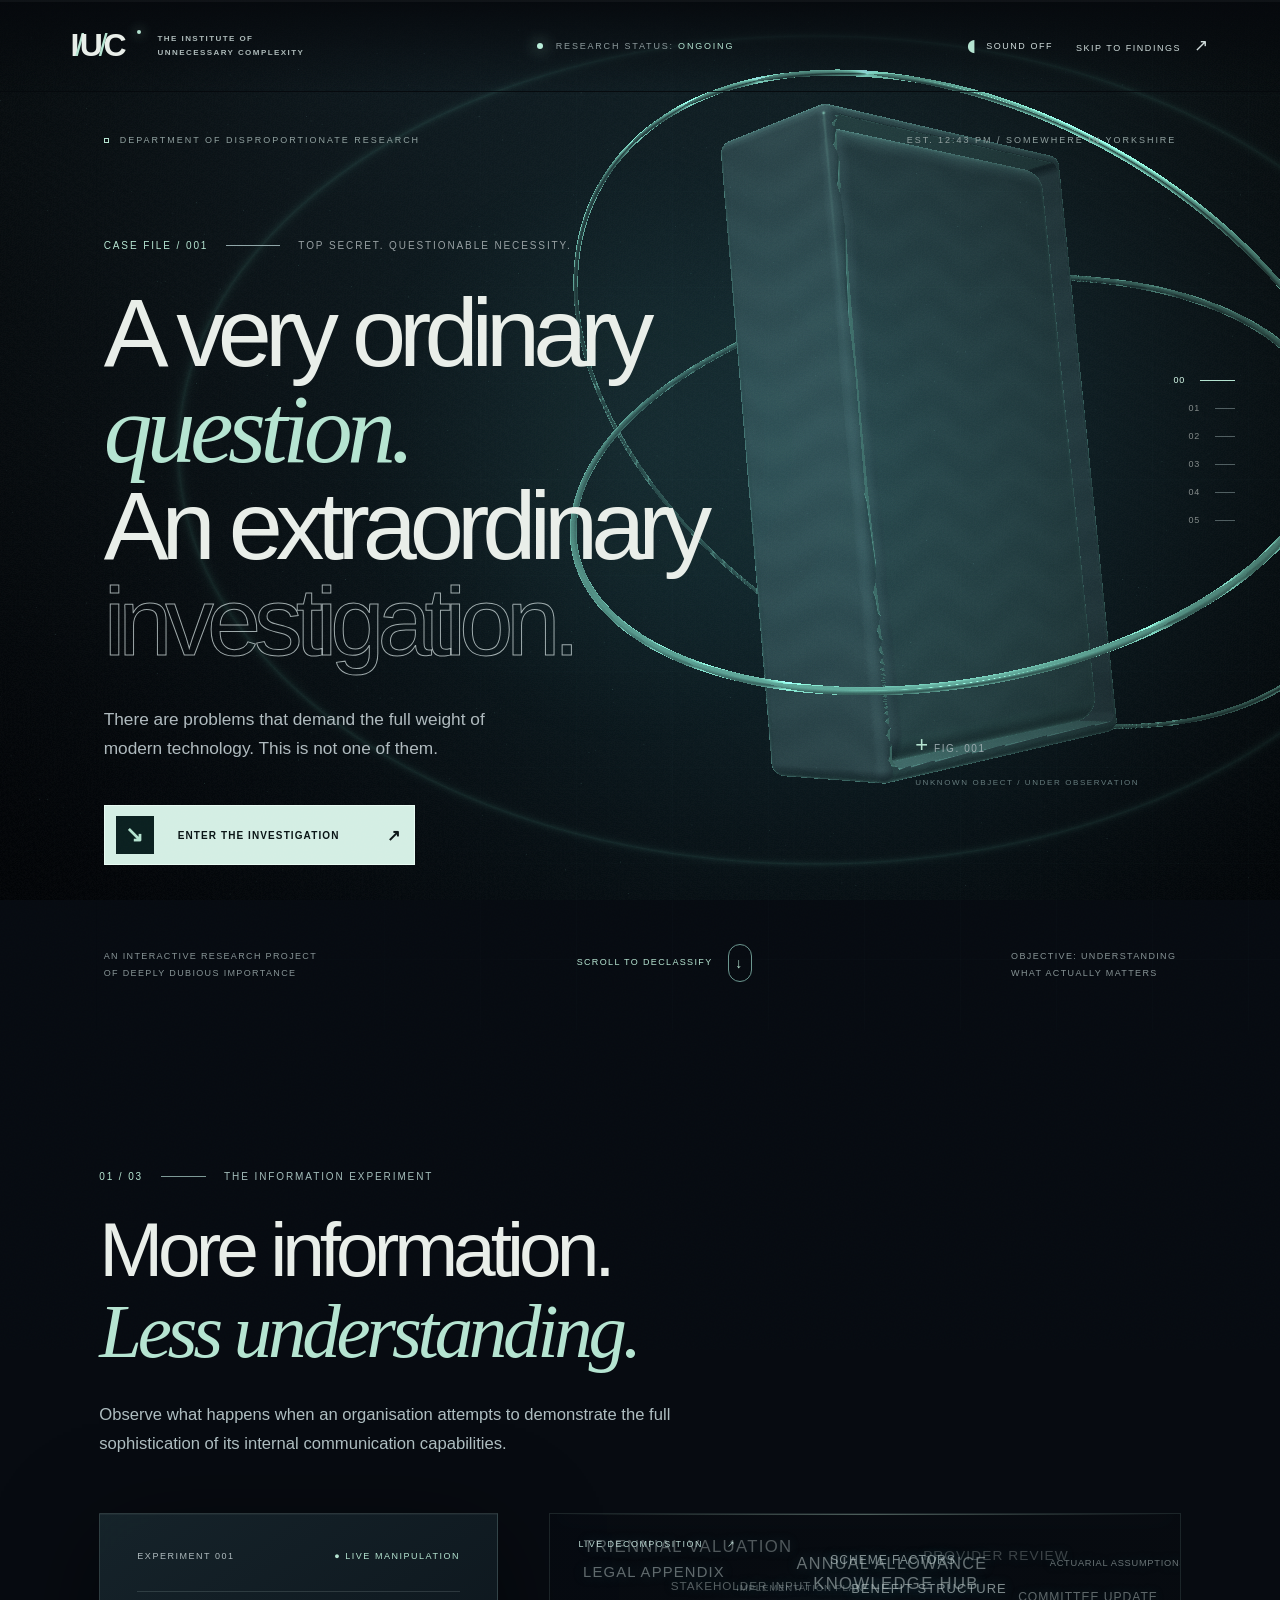
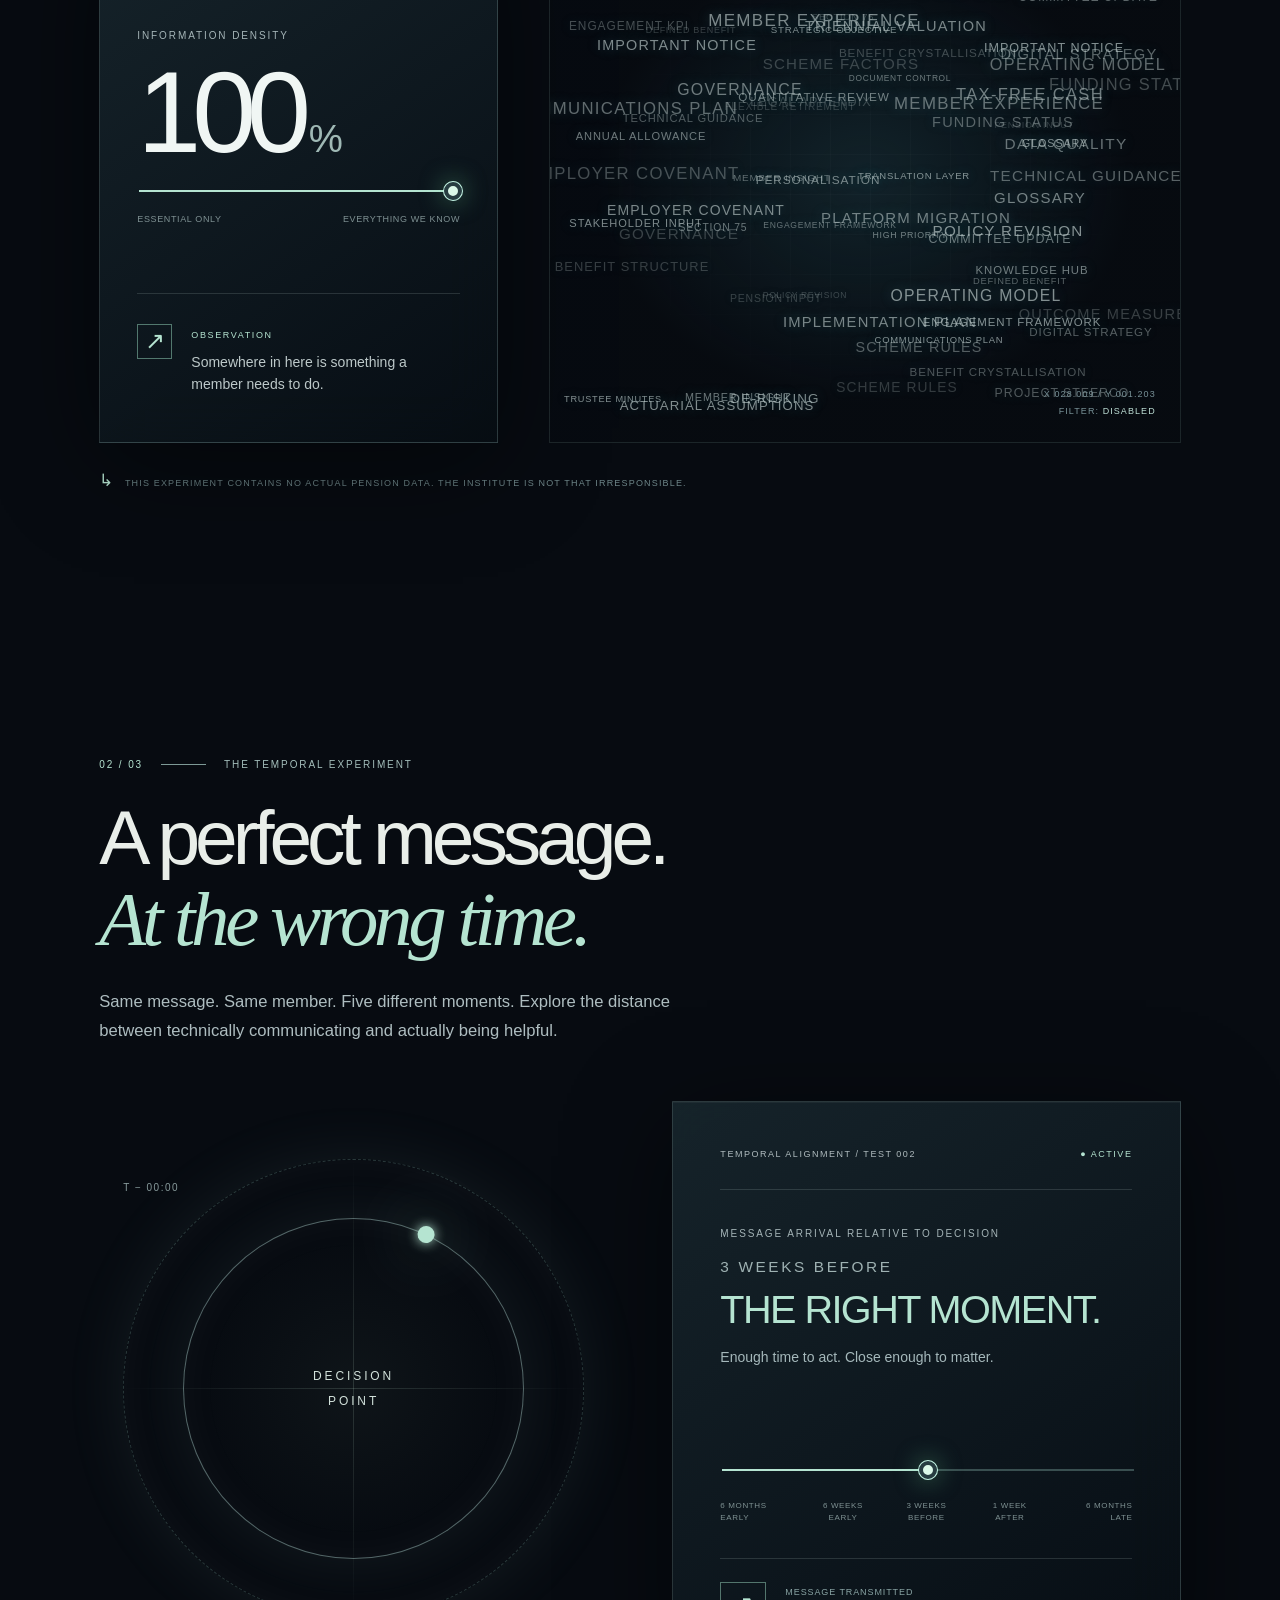
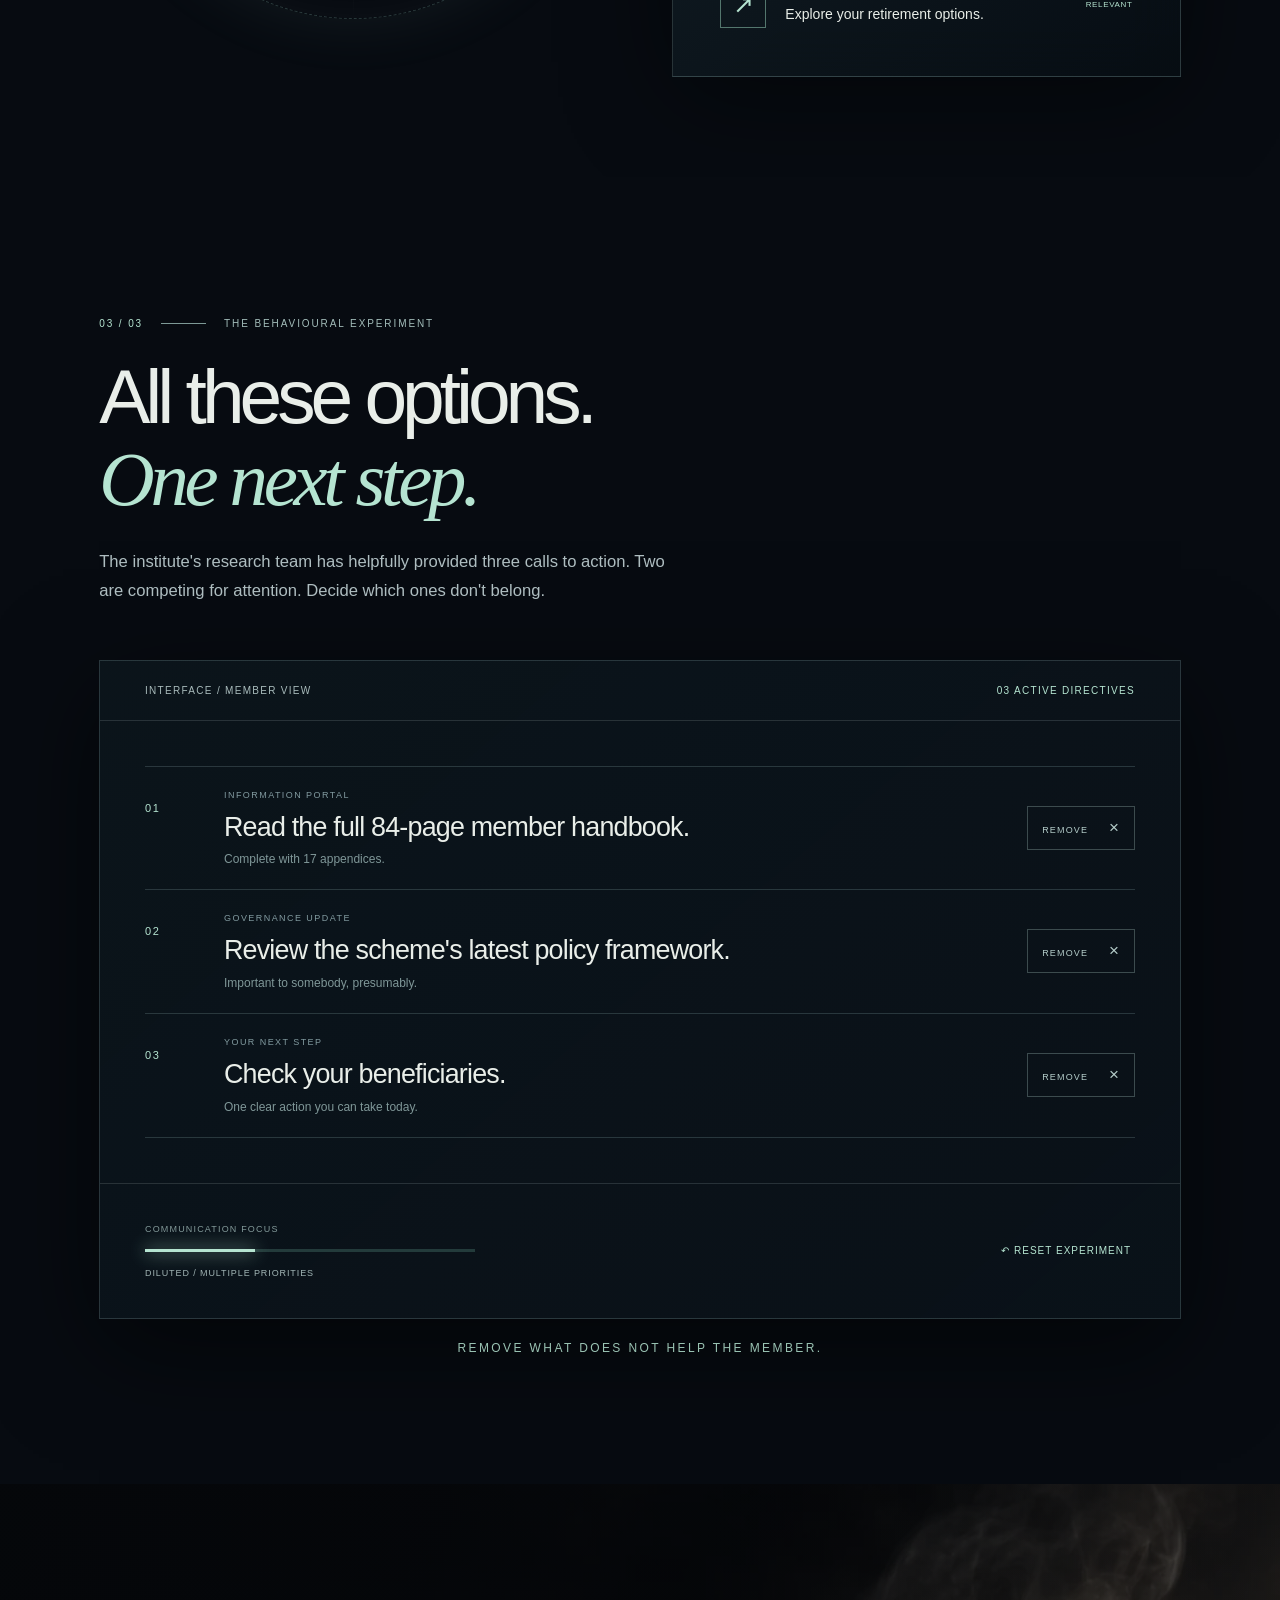
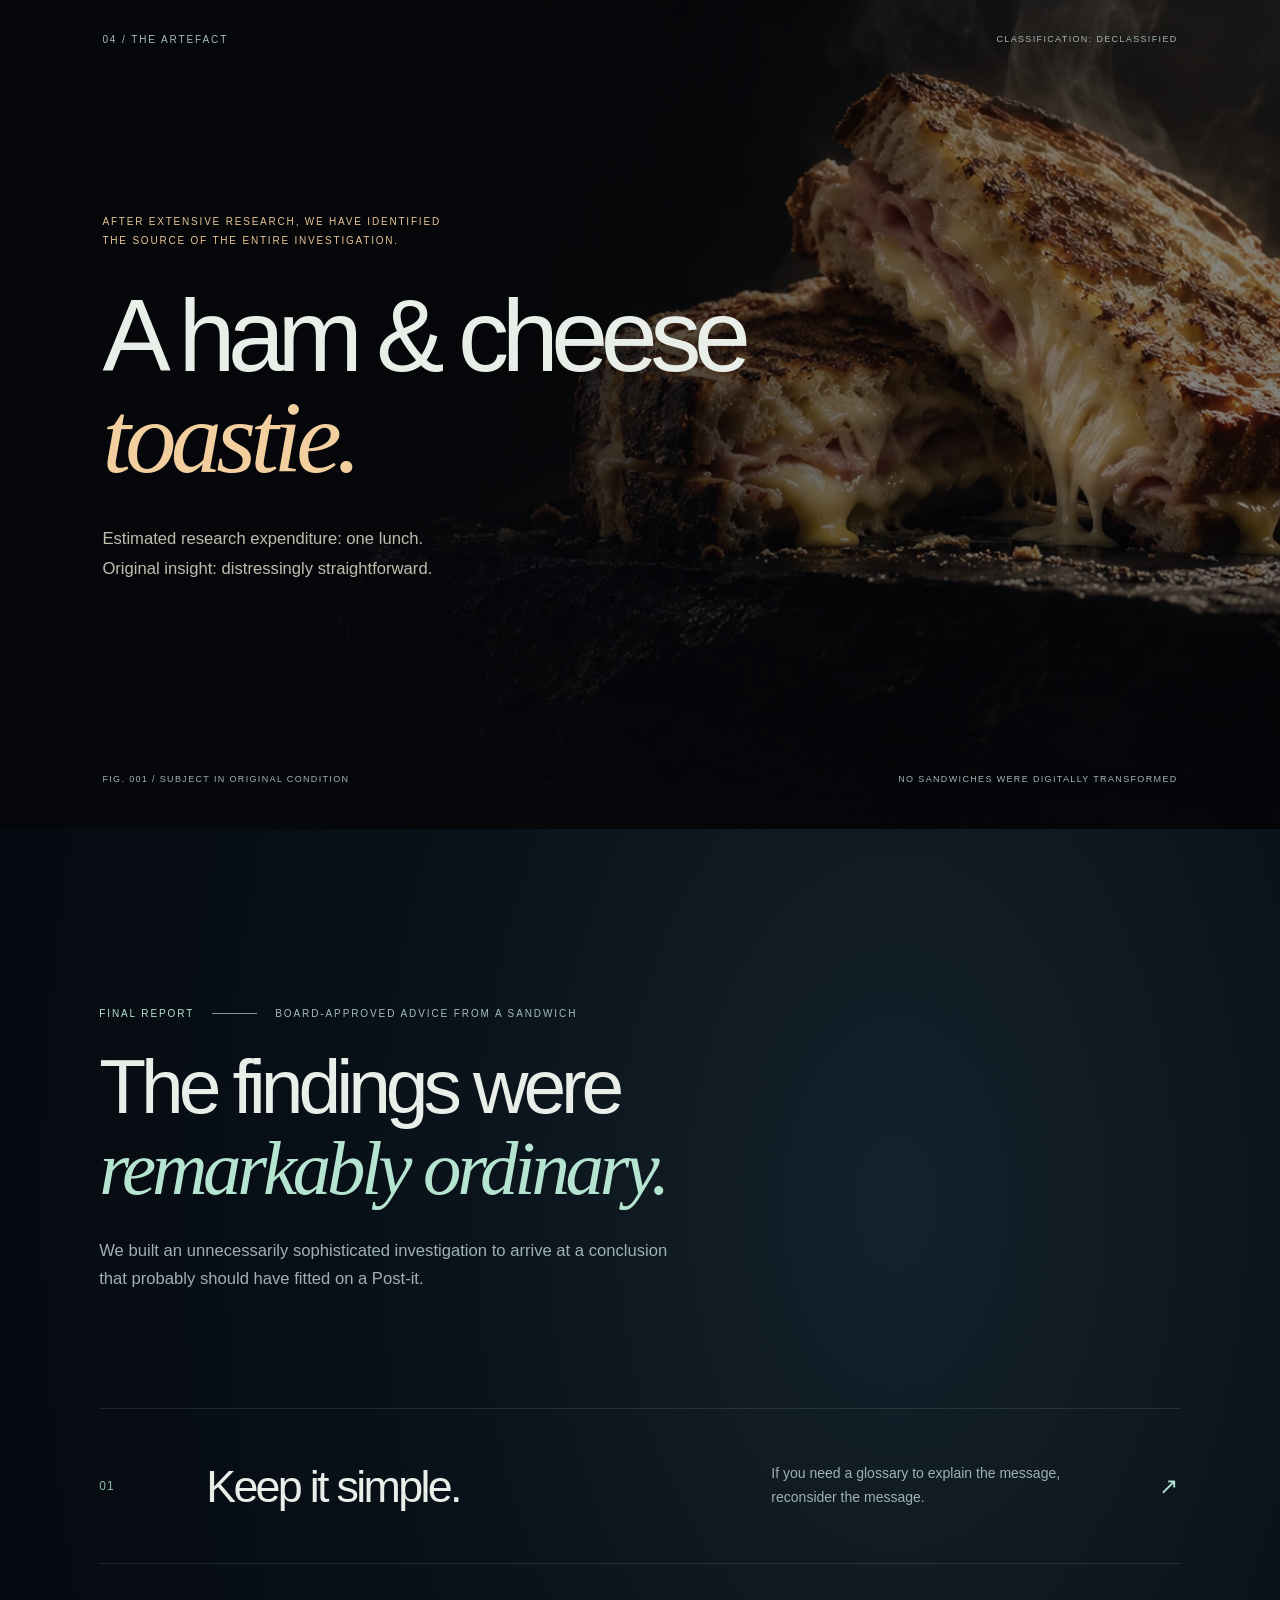
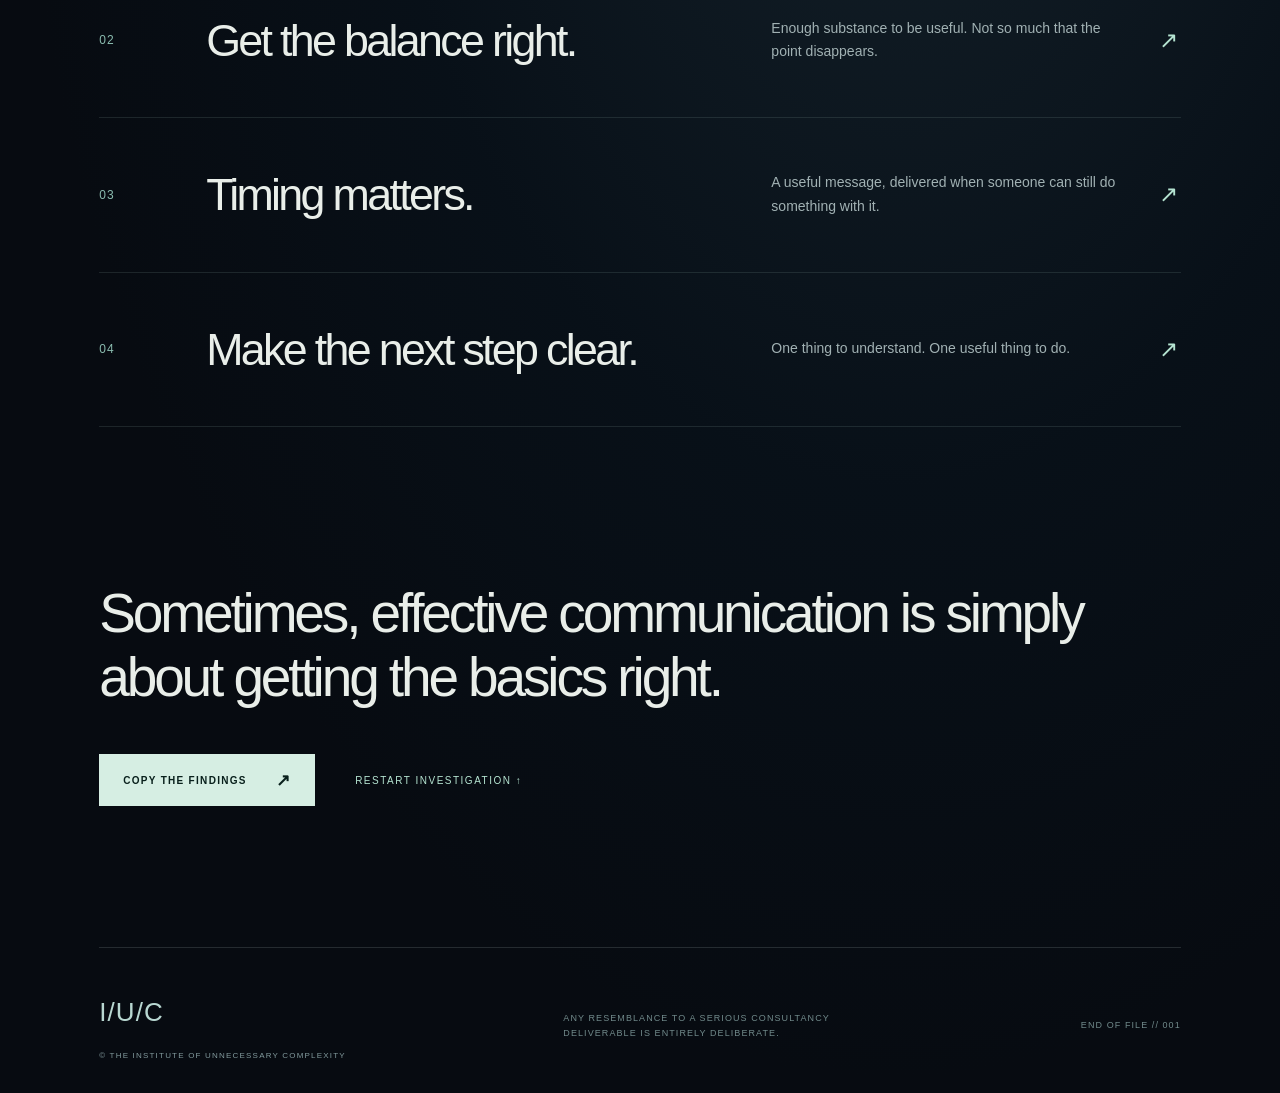
==== commit f648cc6d: "Add files via upload" ====
--- a/index.html
+++ b/index.html
@@ -1,7 +1,82 @@
-<!doctype html><html lang="en-GB"><head><meta charset="utf-8"><meta name="viewport" content="width=device-width,initial-scale=1,viewport-fit=cover"><meta name="theme-color" content="#070910"><meta name="description" content="One ham and cheese toastie. An entirely disproportionate pension communications operating system."><meta property="og:title" content="The experience — TOASTIE/OS"><meta property="og:description" content="One ham and cheese toastie. An entirely disproportionate pension communications operating system."><link rel="manifest" href="./manifest.webmanifest"><link rel="icon" type="image/svg+xml" href="./assets/img/favicon.svg"><link rel="stylesheet" href="./assets/css/main.css"><title>The experience — TOASTIE/OS</title></head><body><a class="skip-link" href="#main">Skip to content</a><div id="nav-slot"></div><main id="main"><section class="hero full-bleed"><div class="ambient grid-glow"></div><div class="container"><div class="hero-wrap"><div class="hero-content"><span class="eyebrow"><span class="led"></span> THE FUTURE OF PENSION COMMUNICATIONS. PROBABLY.</span><h1>One toastie.<span class="last gradient-text">Infinite<br>synergy.</span></h1><p class="lead">What happens when a perfectly normal ham and cheese toastie receives a completely unreasonable enterprise technology budget? Welcome to the platform nobody asked for.</p><div class="hero-actions"><a class="btn primary" href="./model.html">Launch the modelling studio <span class="arrow">↗</span></a><a class="btn" href="#story">Experience the manifesto <span class="arrow">↓</span></a></div></div><div class="hero-visual"><div class="hero-orbit" aria-hidden="true"></div><img class="sandwich" alt="Floating, beautifully over-engineered illustrated ham and cheese toastie" src="./assets/img/toastie.svg"><div class="hero-chip chip-top"><small>CORE ASSET / 001</small><b>HAM + CHEESE</b><small style="color:var(--cyan)">● OPTIMALLY ALIGNED</small></div><div class="hero-chip chip-bottom"><small>UNNECESSARY ANALYTICS</small><b>98.4% DELICIOUS</b><small>± ENTIRELY MADE UP</small></div><div class="hero-tech">PLATFORM TOASTIE-OS // BUILD 01<br>CRUST RENDERER ENABLED<br>MAXIMUM CONSULTANCY ENERGY</div></div></div><div class="hero-bottom"><span>EST. 2026 / BUILT FOR NO PARTICULAR REASON</span><a href="#story" class="scroll-indicator"><span class="mouse"></span> SCROLL TO DECONSTRUCT</a></div></div></section>
-<section class="stat-strip"><div><span class="micro">TECHNOLOGY STACK</span><strong>Crust + logic</strong></div><div><span class="micro">BUSINESS OBJECTIVE</span><strong>Clarity, allegedly</strong></div><div><span class="micro">DELIVERY MODEL</span><strong>Carbs as a Service</strong></div><div><span class="micro">REGULATORY STATUS</span><strong>Not FCA-approved</strong></div></section>
-<section class="story-section" id="story"><div class="story-intro"><span class="kicker">01 / THE ORIGINAL BREAKTHROUGH</span><h2>Four layers.<br><span class="gradient-text">One fairly obvious point.</span></h2><p class="lead">The entire communications philosophy, disassembled in glorious, completely unnecessary detail.</p></div><div class="story-track" id="story-track"><div class="story-sticky"><div class="story-copy"><div class="story-count" id="story-count">PRINCIPLE 01 / 04</div><article class="story-panel active" data-story="0"><h3>Make it <em>simple.</em></h3><p>I didn't need a breakdown of the bread's operating model. Members shouldn't need a glossary to understand their next step.</p></article><article class="story-panel" data-story="1"><h3>Find the <em>balance.</em></h3><p>Too much information and the point gets buried. Too little and you've lost the substance. A surprisingly delicate cheese-to-content ratio.</p></article><article class="story-panel" data-story="2"><h3>Timing is <em>everything.</em></h3><p>A toastie at lunch is perfect. A retirement message after someone has already made their decision? Considerably less useful.</p></article><article class="story-panel" data-story="3"><h3>Make action <em>obvious.</em></h3><p>Mine was “careful, the filling's hot”. Theirs might be “check your beneficiaries”. Say what people actually need to do.</p></article><div class="story-indicators" aria-label="Story chapters"><button class="active" data-goto="0" aria-label="Go to simplicity"></button><button data-goto="1" aria-label="Go to balance"></button><button data-goto="2" aria-label="Go to timing"></button><button data-goto="3" aria-label="Go to action"></button></div></div><div class="story-graphic" aria-hidden="true"><div class="story-ring"></div><div class="story-layer layer-base"><img src="./assets/img/base-layer.svg" alt=""></div><div class="story-layer layer-cheese"><img src="./assets/img/cheese-layer.svg" alt=""></div><div class="story-layer layer-ham"><img src="./assets/img/ham-layer.svg" alt=""></div><div class="story-layer layer-top"><img src="./assets/img/top-layer.svg" alt=""></div><div class="story-number" id="story-big-number">01</div><div class="story-visual-note" id="story-note">01 // FORM FOLLOWS FILLING</div></div></div></div></section>
-<section class="section-pad container" id="platform"><div class="feature-heading reveal"><div class="section-intro"><span class="kicker">02 / AN ENTIRELY DISPROPORTIONATE TOOLKIT</span><h2>From lunch to <span class="gradient-text">infrastructure.</span></h2><p class="lead">It started with a sandwich. It now has more features than some pension portals. Every tool below actually works.</p></div><span class="pill">◈ 04 ACTIVE SYSTEMS</span></div><div class="feature-grid"><a class="feature-card large glass reveal" href="./model.html"><span class="number">01 / THE PREDICTION ENGINE</span><h3>The member<br><span class="gradient-text">modelling studio.</span></h3><p>Adjust audience, relevance, simplicity, timing and channel. Watch an illustrative member funnel recalculate. Save scenarios, compare them, export the numbers.</p><div class="feature-visual"><div class="orb-core"></div><div class="orb-label a">◉ SCENARIO / LIVE</div><div class="orb-label b">ENGAGEMENT ↑ 12.8 pts*</div></div><span class="feature-arrow">↗</span></a><a class="feature-card glass reveal" href="./journey.html"><span class="number">02 / THE ORCHESTRATOR</span><h3>Journey architect.</h3><p>Build, reorder and simulate an entire member communications journey. Export your masterpiece as JSON or SVG.</p><div class="mini-spectrum" aria-hidden="true"><span style="height:45%"></span><span style="height:63%"></span><span style="height:85%"></span><span style="height:75%"></span><span style="height:95%"></span><span style="height:74%"></span><span style="height:50%"></span></div><span class="feature-arrow">↗</span></a><a class="feature-card glass reveal" href="./signals.html"><span class="number">03 / THE INTELLIGENCE LAYER</span><h3>Signal lab.</h3><p>Import a real CSV. Filter cohorts and channels, examine the funnel and actually interrogate your engagement data.</p><div class="mini-spectrum" aria-hidden="true"><span style="height:30%"></span><span style="height:65%"></span><span style="height:42%"></span><span style="height:83%"></span><span style="height:75%"></span><span style="height:98%"></span><span style="height:80%"></span></div><span class="feature-arrow">↗</span></a><a class="feature-card glass reveal" href="./foundry.html" style="grid-column:1/-1;min-height:235px"><span class="number">04 / LANGUAGE OPERATIONS</span><h3>Message foundry. <span class="gradient-warm">Less waffle. More action.</span></h3><p>Paste a real member communication, get clear language diagnostics and improvement ideas—or crank the jargon machine until you get promoted to Managing Director.</p><span class="feature-arrow">↗</span></a></div></section>
-<div class="ticker" aria-hidden="true"><div><span>CLARITY ENGINEERED</span><span>◈</span><span>CONTENT OPTIMISED</span><span>◈</span><span>CHEESE ALIGNED</span><span>◈</span><span>JARGON NEUTRALISED</span><span>◈</span><span>CLARITY ENGINEERED</span><span>◈</span><span>CONTENT OPTIMISED</span><span>◈</span><span>CHEESE ALIGNED</span><span>◈</span><span>JARGON NEUTRALISED</span><span>◈</span><span>CLARITY ENGINEERED</span><span>◈</span><span>CONTENT OPTIMISED</span><span>◈</span><span>CHEESE ALIGNED</span><span>◈</span><span>JARGON NEUTRALISED</span><span>◈</span><span>CLARITY ENGINEERED</span><span>◈</span><span>CONTENT OPTIMISED</span><span>◈</span><span>CHEESE ALIGNED</span><span>◈</span><span>JARGON NEUTRALISED</span><span>◈</span></div></div>
-<section class="quote-section"><span class="kicker">03 / THE ORIGINAL THESIS</span><blockquote>“Sometimes effective communication just means <span class="gradient-text">getting the basics right.</span>”</blockquote><p class="quote-sub">Clear information. Relevant timing. A useful action. The rest is excessive UI.</p></section>
-<section class="container"><div class="home-cta glass highlight"><div><span class="kicker">YOUR NEXT STRATEGIC MOVE</span><h2>Give the toastie<br><span class="gradient-text">a seat at the table.</span></h2><p>Choose a tool. Change some variables. See what happens when you approach pension communications with the same urgency usually reserved for a new iPhone.</p></div><a href="./model.html" class="btn primary">Enter the lab <span class="arrow">↗</span></a></div></section></main><div id="footer-slot"></div><script type="module" src="./assets/js/home.js"></script></body></html>+<!doctype html>
+<html lang="en-GB">
+<head>
+  <meta charset="utf-8">
+  <meta name="viewport" content="width=device-width, initial-scale=1, viewport-fit=cover">
+  <meta name="theme-color" content="#070a10">
+  <meta name="description" content="An almost offensively elaborate investigation into effective communication, originating with a ham and cheese toastie.">
+  <meta property="og:title" content="CASE 001 — The Institute of Unnecessary Complexity">
+  <meta property="og:description" content="We have spent an unreasonable amount of effort investigating a very ordinary lunch.">
+  <meta property="og:image" content="assets/reveal.png">
+  <title>CASE 001 — The Institute of Unnecessary Complexity</title>
+  <link rel="icon" type="image/svg+xml" href="assets/mark.svg">
+  <link rel="preload" href="assets/reveal.webp" as="image">
+  <link rel="stylesheet" href="assets/style.css">
+  <script defer src="assets/world.js"></script>
+  <script defer src="assets/app.js"></script>
+</head>
+<body>
+  <a class="skip" href="#threshold">Skip to experience</a>
+  <canvas id="world" aria-hidden="true"></canvas>
+  <div id="fallback-world" aria-hidden="true"></div>
+  <div class="screen-grain" aria-hidden="true"></div>
+  <div class="spotlight" aria-hidden="true"></div>
+  <div class="boot-overlay" id="boot" aria-hidden="true"><div class="boot-mark">I<span>⁄</span>U<span>⁄</span>C</div><div class="boot-line"><span></span></div><p>INITIALISING RESEARCH ENVIRONMENT</p></div>
+
+  <header class="topbar">
+    <a class="brand" href="#threshold" aria-label="Institute of Unnecessary Complexity, return to introduction"><span class="brand-symbol">I<span>/</span>U<span>/</span>C<span class="brand-spark"></span></span><span class="brand-name">THE INSTITUTE OF<br>UNNECESSARY COMPLEXITY</span></a>
+    <div class="header-meta"><span class="live-pip"></span><span class="meta-status">RESEARCH STATUS: <b>ONGOING</b></span></div>
+    <div class="header-actions"><button id="sound-toggle" class="button-icon" type="button" aria-label="Enable ambient sound" aria-pressed="false"><span class="sound-icon">◖</span> <span class="sound-label">SOUND OFF</span></button><a class="header-case" href="#reveal">SKIP TO FINDINGS <span>↗</span></a></div>
+  </header>
+
+  <nav class="chapter-index" aria-label="Experience chapters">
+    <a class="chapter-tick active" href="#threshold" aria-label="Introduction"><span>00</span><i></i><small>THRESHOLD</small></a>
+    <a class="chapter-tick" href="#signal" aria-label="Experiment one: information"><span>01</span><i></i><small>INFORMATION</small></a>
+    <a class="chapter-tick" href="#window" aria-label="Experiment two: timing"><span>02</span><i></i><small>TIMING</small></a>
+    <a class="chapter-tick" href="#action" aria-label="Experiment three: action"><span>03</span><i></i><small>ACTION</small></a>
+    <a class="chapter-tick" href="#reveal" aria-label="The reveal"><span>04</span><i></i><small>THE ARTEFACT</small></a>
+    <a class="chapter-tick" href="#findings" aria-label="Final findings"><span>05</span><i></i><small>FINDINGS</small></a>
+  </nav>
+  <div class="scroll-line" aria-hidden="true"><div id="progress-line"></div></div>
+
+  <main>
+    <section id="threshold" class="chapter chapter-hero" data-scene="0" aria-labelledby="hero-title">
+      <div class="hero-grid" aria-hidden="true"></div>
+      <div class="hero-topline reveal-in"><span><i class="tiny-square"></i> DEPARTMENT OF DISPROPORTIONATE RESEARCH</span><span>EST. 12:43 PM / SOMEWHERE IN YORKSHIRE</span></div>
+      <div class="hero-copy reveal-in">
+        <p class="section-kicker"><span class="seq-number">CASE FILE / 001</span> <span class="hairline"></span> <span>TOP SECRET. QUESTIONABLE NECESSITY.</span></p>
+        <h1 id="hero-title">A very ordinary<br><em>question.</em><br>An extraordinary<br><span class="type-outline">investigation.</span></h1>
+        <p class="hero-lead">There are problems that demand the full weight of modern technology. This is not one of them.</p>
+        <a class="primary-link" href="#signal"><span class="primary-icon">↘</span> <span>ENTER THE INVESTIGATION</span><span class="link-arrow">↗</span></a>
+      </div>
+      <div class="hero-object-caption" aria-hidden="true"><span class="marker-cross">+</span> FIG. 001<br><span>UNKNOWN OBJECT / UNDER OBSERVATION</span></div>
+      <div class="hero-bottom"><span>AN INTERACTIVE RESEARCH PROJECT<br>OF DEEPLY DUBIOUS IMPORTANCE</span><a href="#signal">SCROLL TO DECLASSIFY <span class="scroll-mouse">↓</span></a><span>OBJECTIVE: UNDERSTANDING<br>WHAT ACTUALLY MATTERS</span></div>
+    </section>
+
+    <section id="signal" class="chapter chapter-experiment" data-scene="1" aria-labelledby="signal-heading">
+      <div class="section-shell">
+        <div class="experiment-intro reveal-in"><div class="eyebrow"><span class="eyebrow-num">01 / 03</span><span class="eyebrow-bar"></span> THE INFORMATION EXPERIMENT</div><h2 id="signal-heading">More information.<br><em>Less understanding.</em></h2><p class="body-intro">Observe what happens when an organisation attempts to demonstrate the full sophistication of its internal communication capabilities.</p></div>
+        <div class="experiment-layout signal-layout">
+          <div class="control-surface glass reveal-in"><div class="surface-top"><span>EXPERIMENT 001</span><span class="surface-led">● LIVE MANIPULATION</span></div><p class="control-label">INFORMATION DENSITY</p><div class="big-reading"><span id="density-value">100</span><span class="unit">%</span></div><input id="density" class="range" aria-label="Information density" type="range" min="0" max="100" value="100" step="1"><div class="range-ends"><span>ESSENTIAL ONLY</span><span>EVERYTHING WE KNOW</span></div><div class="inference" id="density-inference"><span class="inference-icon">↗</span><div><b>OBSERVATION</b><p>Somewhere in here is something a member needs to do.</p></div></div></div>
+          <div class="signal-visual reveal-in" id="signal-visual" aria-label="An interactive field of communication messages that becomes clearer as information density falls"><div class="scanner-line"></div><div class="signal-overlay-label">LIVE DECOMPOSITION <span>↗</span></div><div class="signal-babble" id="babble" aria-hidden="true"></div><div class="signal-core" id="signal-core"><small>THE ACTUAL MESSAGE</small><p>Check your<br>beneficiaries.</p><span>ONE USEFUL THING. ZERO FOOTNOTES.</span></div><div class="signal-coord">X 028.009 / Y 001.203<br>FILTER: <span id="filter-status">DISABLED</span></div></div>
+        </div>
+        <p class="section-footnote"><span>↳</span> THIS EXPERIMENT CONTAINS NO ACTUAL PENSION DATA. THE INSTITUTE IS NOT THAT IRRESPONSIBLE.</p>
+      </div>
+    </section>
+
+    <section id="window" class="chapter chapter-experiment" data-scene="2" aria-labelledby="window-heading">
+      <div class="section-shell">
+        <div class="experiment-intro reveal-in"><div class="eyebrow"><span class="eyebrow-num">02 / 03</span><span class="eyebrow-bar"></span> THE TEMPORAL EXPERIMENT</div><h2 id="window-heading">A perfect message.<br><em>At the wrong time.</em></h2><p class="body-intro">Same message. Same member. Five different moments. Explore the distance between technically communicating and actually being helpful.</p></div>
+        <div class="timing-stage reveal-in"><div class="orbit-visual" id="orbit-visual" aria-hidden="true"><div class="orbit-rim"></div><div class="orbit-rim orbit-rim--outer"></div><div class="orbit-cross horizontal"></div><div class="orbit-cross vertical"></div><div class="orbit-dot" id="orbit-dot"></div><span class="orbit-centre-label">DECISION<br>POINT</span><span class="orbit-degree">T − 00:00</span></div><div class="timing-panel glass"><div class="surface-top"><span>TEMPORAL ALIGNMENT / TEST 002</span><span class="surface-led">● ACTIVE</span></div><span class="control-label">MESSAGE ARRIVAL RELATIVE TO DECISION</span><div class="timing-output"><span id="timing-date">3 WEEKS BEFORE</span><strong id="timing-status" class="timing-status">THE RIGHT MOMENT.</strong><p id="timing-explainer">Enough time to act. Close enough to matter.</p></div><div class="timeline-body"><input id="timing" class="range timing-range" aria-label="When the member receives the communication" type="range" min="0" max="4" value="2" step="1"><div class="timeline-labels"><span>6 MONTHS<br>EARLY</span><span>6 WEEKS<br>EARLY</span><span>3 WEEKS<br>BEFORE</span><span>1 WEEK<br>AFTER</span><span>6 MONTHS<br>LATE</span></div></div><div class="timing-message"><span class="mail-icon">↗</span><div><small>MESSAGE TRANSMITTED</small><p>Explore your retirement options.</p></div><span class="mail-flag" id="mail-flag">RELEVANT</span></div></div></div>
+      </div>
+    </section>
+
+    <section id="action" class="chapter chapter-experiment" data-scene="3" aria-labelledby="action-heading"><div class="section-shell"><div class="experiment-intro reveal-in"><div class="eyebrow"><span class="eyebrow-num">03 / 03</span><span class="eyebrow-bar"></span> THE BEHAVIOURAL EXPERIMENT</div><h2 id="action-heading">All these options.<br><em>One next step.</em></h2><p class="body-intro">The institute's research team has helpfully provided three calls to action. Two are competing for attention. Decide which ones don't belong.</p></div><div class="action-workbench reveal-in"><div class="bench-header"><span>INTERFACE / MEMBER VIEW</span><span id="action-counter">03 ACTIVE DIRECTIVES</span></div><div class="choice-list" id="choice-list"><div class="choice" data-choice="0"><span class="choice-no">01</span><div><small>INFORMATION PORTAL</small><strong>Read the full 84-page member handbook.</strong><span class="choice-description">Complete with 17 appendices.</span></div><button class="choice-remove" data-remove="0" aria-label="Remove the member handbook action">REMOVE <span>×</span></button></div><div class="choice" data-choice="1"><span class="choice-no">02</span><div><small>GOVERNANCE UPDATE</small><strong>Review the scheme's latest policy framework.</strong><span class="choice-description">Important to somebody, presumably.</span></div><button class="choice-remove" data-remove="1" aria-label="Remove the policy framework action">REMOVE <span>×</span></button></div><div class="choice" data-choice="2"><span class="choice-no">03</span><div><small>YOUR NEXT STEP</small><strong>Check your beneficiaries.</strong><span class="choice-description">One clear action you can take today.</span></div><button class="choice-remove" data-remove="2" aria-label="Remove the beneficiary action">REMOVE <span>×</span></button></div></div><div class="bench-footer"><div class="action-readout"><small>COMMUNICATION FOCUS</small><div class="meter"><div id="focus-meter"></div></div><span id="focus-label">DILUTED / MULTIPLE PRIORITIES</span></div><button id="restore-actions" class="tertiary-button">↶ RESET EXPERIMENT</button></div></div><div id="decision-result" class="decision-result" role="status" aria-live="polite"><span>THE SIGNAL IS GETTING CLEARER.</span></div></div></section>
+
+    <section id="reveal" class="chapter chapter-reveal" data-scene="4" aria-labelledby="reveal-heading"><div class="reveal-photo" role="img" aria-label="Cinematic photograph of a toasted ham and cheese sandwich, steaming on a dark stone plinth"></div><div class="reveal-vignette"></div><div class="reveal-top"><span class="eyebrow">04 / THE ARTEFACT</span><span>CLASSIFICATION: DECLASSIFIED</span></div><div class="reveal-main"><div class="reveal-prefix">AFTER EXTENSIVE RESEARCH, WE HAVE IDENTIFIED THE SOURCE OF THE ENTIRE INVESTIGATION.</div><h2 id="reveal-heading">A ham &amp; cheese<br><em>toastie.</em></h2><p>Estimated research expenditure: one lunch.<br>Original insight: distressingly straightforward.</p></div><div class="reveal-lower"><span>FIG. 001 / SUBJECT IN ORIGINAL CONDITION</span><span>NO SANDWICHES WERE DIGITALLY TRANSFORMED</span></div></section>
+
+    <section id="findings" class="chapter chapter-findings" data-scene="5" aria-labelledby="findings-heading"><div class="section-shell findings-shell"><div class="findings-intro reveal-in"><div class="eyebrow"><span class="eyebrow-num">FINAL REPORT</span><span class="eyebrow-bar"></span> BOARD-APPROVED ADVICE FROM A SANDWICH</div><h2 id="findings-heading">The findings were<br><em>remarkably ordinary.</em></h2><p>We built an unnecessarily sophisticated investigation to arrive at a conclusion that probably should have fitted on a Post-it.</p></div><div class="findings-list"><article class="finding reveal-in"><span>01</span><h3>Keep it simple.</h3><p>If you need a glossary to explain the message, reconsider the message.</p><i>↗</i></article><article class="finding reveal-in"><span>02</span><h3>Get the balance right.</h3><p>Enough substance to be useful. Not so much that the point disappears.</p><i>↗</i></article><article class="finding reveal-in"><span>03</span><h3>Timing matters.</h3><p>A useful message, delivered when someone can still do something with it.</p><i>↗</i></article><article class="finding reveal-in"><span>04</span><h3>Make the next step clear.</h3><p>One thing to understand. One useful thing to do.</p><i>↗</i></article></div><div class="conclusion reveal-in"><p>Sometimes, effective communication is simply about getting the basics right.</p><div class="report-actions"><button id="copy-findings" class="secondary-button">COPY THE FINDINGS <span>↗</span></button><a class="back-top" href="#threshold">RESTART INVESTIGATION ↑</a></div></div><footer><span class="footer-brand">I/U/C <small>© THE INSTITUTE OF UNNECESSARY COMPLEXITY</small></span><p>ANY RESEMBLANCE TO A SERIOUS CONSULTANCY DELIVERABLE IS ENTIRELY DELIBERATE.</p><span>END OF FILE // 001</span></footer></div></section>
+  </main>
+  <div class="toast" id="feedback" role="status" aria-live="polite"></div>
+</body>
+</html>
--- a/assets/style.css
+++ b/assets/style.css
@@ -0,0 +1,11 @@
+/* System typography: no fonts or runtime dependencies are distributed. */
+:root{color-scheme:dark;--bg:#070b11;--fg:#e9eee9;--muted:#818b94;--accent:#b5e4d1;--gold:#e8c595;--line:rgba(207,229,225,.15);--glass:rgba(17,28,34,.48);--easing:cubic-bezier(.19,1,.22,1);--h:100vh}*,*::before,*::after{box-sizing:border-box}html{scroll-behavior:smooth}body{margin:0;background:var(--bg);color:var(--fg);font-family:Inter,ui-sans-serif,-apple-system,BlinkMacSystemFont,"Segoe UI",Arial,sans-serif;-webkit-font-smoothing:antialiased;overflow-x:hidden}button,input{font:inherit}button,a{-webkit-tap-highlight-color:transparent}button{cursor:pointer}a{color:inherit;text-decoration:none}::selection{background:#c2e8d8;color:#11171b}:focus-visible{outline:2px solid #b8f4de;outline-offset:5px}#world{position:fixed;inset:0;width:100%;height:100%;z-index:0;display:block;pointer-events:none;background:radial-gradient(circle at 60% 39%,#1a2937 0%,#070b11 55%,#040609 100%)}.screen-grain{position:fixed;inset:-50%;z-index:3;pointer-events:none;opacity:.12;background-image:url('noise.svg');background-size:180px;mix-blend-mode:soft-light}.spotlight{position:fixed;inset:0;z-index:1;pointer-events:none;background:radial-gradient(circle at var(--mx,50%) var(--my,50%),rgba(129,215,204,.045),transparent 39%)}.skip{position:fixed;z-index:60;left:1rem;top:-5rem;background:var(--accent);color:#000;padding:1rem}.skip:focus{top:1rem}main{position:relative;z-index:2}.chapter{position:relative;min-height:100svh;overflow:hidden;isolation:isolate}.chapter::selection{background:var(--accent)}.topbar{position:fixed;z-index:20;left:0;top:0;width:100%;height:92px;display:flex;align-items:center;justify-content:space-between;padding:0 clamp(24px,5.5vw,96px);background:linear-gradient(180deg,rgba(6,9,13,.93),rgba(6,9,13,0));border-bottom:1px solid transparent;transition:background .35s,border-color .35s}.topbar.scrolled{background:rgba(7,12,17,.72);backdrop-filter:blur(22px);-webkit-backdrop-filter:blur(22px);border-color:var(--line)}.brand{display:flex;align-items:center;gap:17px}.brand-symbol{font-weight:700;letter-spacing:-.13em;font-size:32px;color:var(--fg);white-space:nowrap}.brand-symbol>span:not(.brand-spark){color:var(--accent);font-weight:400}.brand-spark{display:inline-block;width:4px;height:4px;border-radius:100%;background:var(--accent);margin-left:14px;margin-bottom:22px;box-shadow:0 0 12px var(--accent)}.brand-name{font-size:8px;line-height:1.65;letter-spacing:.18em;font-weight:700;color:#adbab9}.header-meta{font-size:9px;letter-spacing:.2em;display:flex;align-items:center;gap:13px;color:#8e9b9d}.header-meta b{color:var(--accent);font-weight:400}.live-pip{width:6px;height:6px;border-radius:99px;background:#bbf0db;box-shadow:0 0 16px #bbf0db;animation:pulse 2.8s infinite}.header-actions{display:flex;align-items:center;gap:23px}.header-case,.button-icon{font-size:9px;letter-spacing:.17em;color:#d0dcdb}.header-case>span{font-size:17px;margin-left:9px}.button-icon{border:0;background:transparent;padding:13px 0;display:flex;align-items:center;gap:9px}.sound-icon{font-size:17px;color:var(--accent)}.header-case:hover,.button-icon:hover{color:white}.scroll-line{position:fixed;left:0;top:0;z-index:29;width:100%;height:2px;background:rgba(255,255,255,.045);pointer-events:none}#progress-line{height:100%;width:0;background:linear-gradient(90deg,#92c5b5,#ede5c6);box-shadow:0 0 20px #9ac5b5}.chapter-index{position:fixed;z-index:18;right:clamp(25px,3.5vw,64px);top:50%;transform:translateY(-50%);display:flex;flex-direction:column;align-items:flex-end;gap:18px}.chapter-tick{display:flex;align-items:center;gap:15px;opacity:.54;transition:opacity .3s,color .3s}.chapter-tick>span{font-size:9px;letter-spacing:.1em;font-variant-numeric:tabular-nums}.chapter-tick>i{display:block;width:20px;height:1px;background:#8ca0a2;transition:width .4s var(--easing),background .3s}.chapter-tick>small{width:95px;display:none;font-size:9px;letter-spacing:.11em}.chapter-tick.active{opacity:1;color:#d6f9e9}.chapter-tick.active>i{width:35px;background:var(--accent)}.chapter-tick:hover{opacity:1}.chapter-hero{min-height:calc(100svh + 130px);display:flex;align-items:center;padding:150px clamp(24px,8.1vw,150px) 115px}.hero-grid{position:absolute;inset:0;pointer-events:none;background:linear-gradient(90deg,rgba(125,164,172,.05) 1px,transparent 1px),linear-gradient(0deg,rgba(125,164,172,.047) 1px,transparent 1px);background-size:96px 96px;mask-image:linear-gradient(90deg,#0000 3%,#0006 50%,#0005 100%)}.hero-topline{position:absolute;top:135px;left:clamp(24px,8.1vw,150px);right:clamp(24px,8.1vw,150px);display:flex;justify-content:space-between;font-size:9px;letter-spacing:.22em;color:#90a09f}.hero-topline>span{display:flex;align-items:center;gap:11px}.tiny-square{width:5px;height:5px;border:1px solid var(--accent);display:block}.hero-copy{position:relative;z-index:3;max-width:900px;width:100%;margin-top:40px}.section-kicker,.eyebrow{display:flex;align-items:center;gap:18px;font-size:10px;letter-spacing:.19em;color:var(--accent);text-transform:uppercase}.section-kicker{margin:0 0 34px}.hairline{width:54px;height:1px;background:#90a6a8}.section-kicker span:last-child{color:#97a0a3}.chapter-hero h1{font-weight:400;letter-spacing:-.072em;line-height:.99;font-size:clamp(64px,7.6vw,142px);margin:0 0 35px;white-space:nowrap}.chapter h1 em,.chapter h2 em,.reveal-main h2 em{font-family:"Iowan Old Style","Baskerville",Georgia,serif;font-weight:400;color:var(--accent);letter-spacing:-.055em;white-space:nowrap}.type-outline{-webkit-text-stroke:1px rgba(228,242,241,.68);color:transparent}.hero-lead{font-size:clamp(16px,1.35vw,21px);line-height:1.65;color:#afbabe;max-width:430px;margin:0 0 43px}.primary-link{display:inline-flex;align-items:center;gap:24px;background:#d4eee4;color:#0a1516;padding:10px 12px 10px 11px;min-height:59px;font-size:10px;letter-spacing:.11em;font-weight:700;border:1px solid #e8fbf3;transition:transform .3s,box-shadow .3s}.primary-link:hover{transform:translateY(-4px);box-shadow:0 15px 50px #85d3ad40}.primary-icon{width:38px;height:38px;display:grid;place-items:center;color:#b5e4d1;background:#0b2020;font-size:22px}.link-arrow{font-size:16px;margin-left:24px}.hero-object-caption{position:absolute;right:clamp(22px,11vw,200px);bottom:23%;color:#9aa9ad;font-size:10px;letter-spacing:.16em;line-height:2.3}.hero-object-caption>span:last-child{font-size:8px;color:#647a7c}.marker-cross{font-size:22px;color:var(--accent)}.hero-bottom{position:absolute;bottom:48px;left:clamp(24px,8.1vw,150px);right:clamp(24px,8.1vw,150px);display:flex;justify-content:space-between;align-items:end;color:#859294;font-size:9px;line-height:1.9;letter-spacing:.15em}.hero-bottom>a{color:var(--accent);display:flex;align-items:center;gap:15px}.scroll-mouse{display:grid;place-items:center;border:1px solid #6a958e;border-radius:20px;width:24px;height:38px;font-size:14px;animation:down 1.7s ease-in-out infinite}.section-shell{width:min(1420px,calc(100% - 15.5vw));margin:0 auto;position:relative}.chapter-experiment{padding:clamp(130px,11vw,190px) 0 100px;min-height:100svh}.experiment-intro{position:relative;z-index:3}.eyebrow{color:#a3bdba}.eyebrow-num{color:var(--accent)}.eyebrow-bar{width:45px;height:1px;background:#7d9996}.chapter h2{font-size:clamp(49px,6vw,106px);font-weight:400;letter-spacing:-.066em;line-height:1.06;margin:27px 0}.body-intro{font-size:clamp(16px,1.3vw,21px);line-height:1.75;color:#aebdc0;max-width:585px;margin:0 0 55px}.experiment-layout{display:grid;grid-template-columns:minmax(280px,.79fr) minmax(400px,1.25fr);gap:clamp(24px,4vw,76px);align-items:stretch}.glass{background:linear-gradient(145deg,rgba(28,45,52,.73),rgba(7,14,20,.77));border:1px solid rgba(188,221,216,.18);box-shadow:0 20px 100px #0007, inset 0 1px rgba(255,255,255,.045);backdrop-filter:blur(26px);-webkit-backdrop-filter:blur(26px)}.control-surface{min-height:420px;padding:clamp(24px,2.9vw,52px);display:flex;flex-direction:column}.surface-top{display:flex;align-items:center;justify-content:space-between;gap:10px;font-size:9px;letter-spacing:.17em;color:#b0bcbf;padding-bottom:30px;border-bottom:1px solid var(--line)}.surface-led{color:var(--accent);white-space:nowrap}.control-label{display:block;font-size:10px;letter-spacing:.19em;color:#a4b4b7;margin:38px 0 8px}.big-reading{font-size:clamp(80px,9vw,164px);font-weight:400;letter-spacing:-.08em;font-variant-numeric:tabular-nums;line-height:1.1;color:#f0f6f4}.big-reading .unit{font-size:clamp(22px,3vw,43px);color:#9fb9b5;margin-left:7px}.range{appearance:none;-webkit-appearance:none;width:100%;height:26px;border:0;background:transparent;cursor:ew-resize;touch-action:pan-y}.range::-webkit-slider-runnable-track{height:2px;background:linear-gradient(90deg,var(--accent) 0,var(--accent) var(--value,100%),#394f50 var(--value,100%),#394f50 100%)}.range::-moz-range-track{height:2px;background:#394f50}.range::-moz-range-progress{height:2px;background:var(--accent)}.range::-webkit-slider-thumb{appearance:none;width:18px;height:18px;border-radius:50%;background:#dcf9e9;border:4px solid #273d41;box-shadow:0 0 0 1px #c5f5e5,0 0 25px #77efb380;margin-top:-8px}.range::-moz-range-thumb{width:14px;height:14px;border-radius:50%;background:#dcf9e9;border:4px solid #273d41;box-shadow:0 0 0 1px #c5f5e5,0 0 25px #77efb380}.range-ends,.timeline-labels{display:flex;justify-content:space-between;color:#7f9193;font-size:9px;line-height:1.5;letter-spacing:.07em;margin:7px 0 0}.inference{display:flex;gap:19px;border-top:1px solid var(--line);margin-top:auto;padding-top:30px;align-items:start}.inference-icon{width:35px;height:35px;flex:none;display:grid;place-items:center;border:1px solid #52786e;font-size:24px;color:var(--accent)}.inference b{font-size:9px;letter-spacing:.18em;color:var(--accent);font-weight:400}.inference p{font-size:14px;line-height:1.6;color:#bcc8c9;max-width:280px;margin:9px 0}.signal-visual{position:relative;min-height:530px;border:1px solid rgba(177,228,215,.12);background:radial-gradient(ellipse at 50% 50%,rgba(25,51,59,.6),rgba(7,11,17,.24) 60%);overflow:hidden}.signal-visual:before{content:'';position:absolute;inset:0;background-image:linear-gradient(#ffffff05 1px,transparent 1px),linear-gradient(90deg,#ffffff05 1px,transparent 1px);background-size:40px 40px;mask-image:radial-gradient(ellipse,#000 10%,transparent 75%)}.signal-overlay-label{position:absolute;left:28px;top:25px;font-size:9px;letter-spacing:.16em;color:#bddad3}.signal-overlay-label span{margin-left:20px}.signal-coord{position:absolute;right:24px;bottom:22px;text-align:right;color:#789197;font-size:9px;letter-spacing:.12em;line-height:1.9}.signal-coord span{color:#bedfd6}.scanner-line{position:absolute;top:0;left:0;right:0;height:1px;z-index:2;background:linear-gradient(90deg,transparent,#badfce,transparent);box-shadow:0 0 30px #c2ffef;opacity:.4;animation:scan 8s linear infinite}.signal-babble{position:absolute;inset:0;transition:opacity .7s}.signal-babble span{position:absolute;font-size:clamp(10px,1vw,16px);font-weight:400;letter-spacing:.08em;white-space:nowrap;color:#bac9c9;user-select:none;text-shadow:0 0 13px #55a1aa8c;transform:translate(-50%,-50%);transition:opacity .5s var(--easing),transform 1s var(--easing);will-change:transform,opacity}.signal-core{position:absolute;top:50%;left:50%;width:85%;transform:translate(-50%,-45%) scale(.88);text-align:center;opacity:0;filter:blur(16px);transition:opacity .7s,filter .8s,transform .8s var(--easing);pointer-events:none}.signal-core.active{opacity:1;filter:blur(0);transform:translate(-50%,-50%) scale(1)}.signal-core small,.signal-core span{font-size:9px;letter-spacing:.2em;color:var(--accent)}.signal-core p{font-size:clamp(42px,4.6vw,85px);letter-spacing:-.07em;line-height:1.02;margin:24px 0}.section-footnote{font-size:9px;letter-spacing:.13em;color:#6d8588;margin:27px 0}.section-footnote span{color:var(--accent);font-size:17px;margin-right:7px}.timing-stage{display:grid;grid-template-columns:1fr 1fr;gap:clamp(36px,5vw,90px);align-items:center;min-height:550px}.orbit-visual{position:relative;justify-self:center;width:min(36vw,490px);height:min(36vw,490px);min-width:300px;min-height:300px;display:grid;place-items:center;filter:drop-shadow(0 0 75px #77c5c319)}.orbit-rim{border:1px solid rgba(177,215,210,.45);width:74%;height:74%;border-radius:50%;position:absolute;background:radial-gradient(circle at 50% 50%,#add4b20d,transparent 69%);box-shadow:0 0 65px #a2ccc516,inset 0 0 40px #dce9e30a}.orbit-rim--outer{width:100%;height:100%;border:1px dashed #8abbb144;background:transparent;animation:rotate 85s linear infinite}.orbit-cross{position:absolute;background:linear-gradient(90deg,transparent,#acccbb50,transparent);opacity:.6}.orbit-cross.horizontal{width:100%;height:1px}.orbit-cross.vertical{width:1px;height:100%;background:linear-gradient(0deg,transparent,#acccbb50,transparent)}.orbit-dot{position:absolute;left:50%;top:50%;width:17px;height:17px;border-radius:50%;background:var(--accent);box-shadow:0 0 13px var(--accent),0 0 68px #a2ffcc;transform:translate(-50%,-50%) rotate(0deg) translateY(-181px)}.orbit-centre-label{text-align:center;font-size:12px;letter-spacing:.24em;line-height:2.1;color:#d4e2dd}.orbit-degree{position:absolute;top:5%;left:0;font-size:10px;letter-spacing:.15em;color:#879a9b}.timing-panel{padding:clamp(22px,3.7vw,61px);min-height:485px}.timing-output{min-height:185px}.timing-output>span{display:block;font-size:clamp(11px,1.2vw,16px);color:#9fb2b3;letter-spacing:.17em;margin:19px 0 11px}.timing-status{display:block;color:var(--accent);font-weight:400;font-size:clamp(29px,3.1vw,52px);letter-spacing:-.04em;line-height:1.15;transition:color .3s}.timing-output p{font-size:14px;color:#a5b8bb;line-height:1.55}.timeline-body{margin:12px 0 34px}.timing-range{--value:50%}.timeline-labels{margin-top:13px;gap:5px}.timeline-labels span{text-align:center;font-size:8px;flex:1}.timeline-labels span:first-child{text-align:left}.timeline-labels span:last-child{text-align:right}.timing-message{border-top:1px solid var(--line);padding-top:22px;display:flex;align-items:center;gap:19px}.mail-icon{width:46px;height:46px;border:1px solid #53766d;flex:none;display:grid;place-items:center;color:var(--accent);font-size:25px}.timing-message>div{flex:1}.timing-message small{font-size:9px;letter-spacing:.1em;color:#8aa5a5}.timing-message p{font-size:14px;margin:7px 0}.mail-flag{font-size:8px;letter-spacing:.08em;color:var(--accent)}.action-workbench{border:1px solid rgba(176,213,210,.19);background:linear-gradient(140deg,rgba(12,21,28,.91),rgba(10,19,26,.81));box-shadow:0 30px 100px #0008}.bench-header,.bench-footer{display:flex;justify-content:space-between;align-items:center;gap:15px;padding:24px clamp(22px,3.5vw,58px);font-size:10px;letter-spacing:.13em;color:#a8bbbb}.bench-header{border-bottom:1px solid var(--line)}.bench-header span:last-child{color:var(--accent)}.choice-list{padding:clamp(22px,3.5vw,58px)}.choice{position:relative;display:grid;grid-template-columns:55px 1fr auto;align-items:center;gap:24px;min-height:124px;border-bottom:1px solid rgba(174,213,210,.19);transition:opacity .5s,transform .7s,height .6s var(--easing),min-height .6s,padding .6s,margin .6s;overflow:hidden}.choice:first-child{border-top:1px solid rgba(174,213,210,.19)}.choice-no{font-size:11px;color:var(--accent);letter-spacing:.14em;align-self:start;margin-top:35px}.choice small{display:block;font-size:9px;color:#829ba0;letter-spacing:.16em;margin-bottom:11px}.choice strong{font-size:clamp(18px,2.1vw,30px);font-weight:400;letter-spacing:-.03em;line-height:1.25}.choice-description{display:block;margin-top:8px;font-size:12px;color:#7f9798}.choice-remove{border:1px solid rgba(191,222,215,.28);padding:11px 14px;background:transparent;color:#b6cecb;font-size:9px;letter-spacing:.13em;transition:color .2s,background .2s,border .2s;white-space:nowrap}.choice-remove:hover{color:#07110d;background:var(--accent);border-color:var(--accent)}.choice-remove>span{font-size:17px;margin-left:17px}.choice.removed{min-height:0;height:0;opacity:0;transform:translateX(80px);padding:0;margin:0;border:0;pointer-events:none}.choice.highlight{box-shadow:inset 3px 0 var(--accent);padding-left:18px;background:linear-gradient(90deg,#9cf1d20b,transparent 65%)}.bench-footer{border-top:1px solid var(--line);min-height:135px}.action-readout{min-width:min(330px,56vw)}.action-readout small{font-size:9px;letter-spacing:.13em;color:#849b9b}.meter{height:3px;background:#233b3b;margin:15px 0}.meter>div{height:100%;background:var(--accent);width:33.33%;box-shadow:0 0 17px var(--accent);transition:width .8s var(--easing)}.action-readout>span{font-size:9px;letter-spacing:.1em;color:#a1b5b5}.tertiary-button{border:0;background:transparent;color:var(--accent);font-size:10px;letter-spacing:.1em;padding:12px 4px}.tertiary-button:hover{text-decoration:underline}.decision-result{text-align:center;min-height:65px;padding:22px;font-size:12px;letter-spacing:.2em;color:var(--accent);opacity:.85}.chapter-reveal{display:flex;align-items:center;min-height:105svh;background:#07080a}.reveal-photo{position:absolute;inset:0;background-image:url('./reveal.webp');background-size:cover;background-position:center;transform:scale(1.09);filter:brightness(.68) saturate(.78);transition:transform 1.5s var(--easing),filter 1.5s}.chapter-reveal.in-view .reveal-photo{transform:scale(1);filter:brightness(.9) saturate(.95)}.reveal-vignette{position:absolute;inset:0;background:linear-gradient(90deg,#05070af5 1%,#05070ac7 33%,#05070a3a 75%,#05070a40),linear-gradient(0deg,#05070abe,transparent 35%,transparent 70%,#05070a55)}.reveal-top,.reveal-lower{position:absolute;z-index:3;left:clamp(24px,8vw,145px);right:clamp(24px,8vw,145px);display:flex;justify-content:space-between;gap:25px;align-items:center;font-size:9px;letter-spacing:.15em;color:#a4b4b6}.reveal-top{top:150px}.reveal-lower{bottom:45px}.reveal-main{width:min(1400px,calc(100% - 16vw));margin:0 auto;position:relative;z-index:2;padding-top:100px}.reveal-prefix{color:var(--gold);font-size:10px;letter-spacing:.18em;max-width:360px;line-height:1.9}.reveal-main h2{font-weight:400;font-size:clamp(65px,8vw,145px);letter-spacing:-.073em;line-height:.99;margin:35px 0;max-width:930px}.reveal-main h2 em{color:#f3cfa0}.reveal-main>p{font-size:clamp(15px,1.3vw,20px);line-height:1.8;color:#c2bcaf}.chapter-findings{background:radial-gradient(ellipse at 70% 20%,#15222b 0%,#081018 42%,#070b11 70%);padding:clamp(140px,14vw,230px) 0 30px;min-height:100svh}.findings-intro p{font-size:clamp(16px,1.3vw,20px);line-height:1.7;color:#9fb1b4;max-width:600px}.findings-list{margin-top:clamp(65px,9vw,140px);border-top:1px solid #829d992d}.finding{display:grid;grid-template-columns:75px minmax(260px,1.2fr) minmax(200px,.8fr) 22px;align-items:center;column-gap:32px;padding:clamp(27px,4vw,64px) 0;border-bottom:1px solid #829d992d;transition:padding .4s}.finding>span{font-size:12px;letter-spacing:.1em;color:#8bbdb0}.finding h3{font-size:clamp(32px,3.5vw,61px);font-weight:400;letter-spacing:-.06em;margin:0}.finding p{font-size:clamp(14px,1vw,17px);color:#a1b1b3;line-height:1.7;max-width:350px;margin:0}.finding>i{font-size:23px;color:var(--accent);font-style:normal}.finding:hover{padding-left:14px}.conclusion{margin:clamp(90px,12vw,200px) 0 clamp(100px,11vw,160px);max-width:1000px}.conclusion>p{font-size:clamp(28px,4.3vw,77px);line-height:1.17;letter-spacing:-.057em;margin:0 0 45px}.report-actions{display:flex;align-items:center;gap:40px;flex-wrap:wrap}.secondary-button{background:#d6eee3;color:#09201c;border:1px solid #d6eee3;min-height:52px;padding:0 23px;font-size:10px;font-weight:700;letter-spacing:.13em;display:flex;align-items:center;gap:29px;transition:transform .2s}.secondary-button:hover{transform:translateY(-3px)}.secondary-button span{font-size:17px}.back-top{font-size:10px;letter-spacing:.15em;color:var(--accent)}footer{display:flex;justify-content:space-between;align-items:center;border-top:1px solid var(--line);padding:42px 0 0;gap:35px;color:#718a8b;font-size:9px;letter-spacing:.12em;line-height:1.75}footer>p{max-width:300px}.footer-brand{font-size:26px;white-space:nowrap;color:#b8d7d1}.footer-brand small{display:block;font-size:8px;margin-top:13px;color:#829a9d;letter-spacing:.15em}.reveal-in{opacity:0;transform:translateY(35px);transition:opacity 1.2s var(--easing),transform 1.2s var(--easing)}.reveal-in.visible{opacity:1;transform:none}.toast{position:fixed;z-index:40;bottom:30px;left:50%;transform:translate(-50%,20px);color:#04120e;background:#ceeedf;padding:16px 25px;font-size:12px;opacity:0;pointer-events:none;transition:opacity .4s,transform .4s;box-shadow:0 10px 30px #0006}.toast.visible{opacity:1;transform:translate(-50%,0)}.boot-overlay{position:fixed;inset:0;background:#06090e;z-index:99;display:flex;flex-direction:column;align-items:center;justify-content:center;gap:23px;pointer-events:none;animation:boot-away .9s 1.15s forwards}.boot-mark{font-size:clamp(65px,8vw,130px);letter-spacing:-.14em}.boot-mark span{color:#a9ddcb}.boot-line{height:1px;width:220px;background:#26342f;overflow:hidden}.boot-line span{width:50%;height:100%;display:block;background:#ccefe2;animation:load 1.1s forwards}.boot-overlay p{font-size:9px;letter-spacing:.23em;color:#788e8d}@keyframes boot-away{to{opacity:0;visibility:hidden}}@keyframes load{from{transform:translateX(-110%)}to{transform:translateX(220%)}}@keyframes pulse{50%{opacity:.3;box-shadow:0 0 4px #bbf0db}}@keyframes down{50%{transform:translateY(6px)}}@keyframes scan{from{transform:translateY(-100px)}to{transform:translateY(600px)}}@keyframes rotate{to{transform:rotate(360deg)}}
+@media(min-width:1600px){.chapter-hero h1{font-size:clamp(86px,7vw,154px)}}
+@media(max-width:1100px){.header-meta{display:none}.chapter-index{right:18px}.chapter-tick>span,.chapter-tick>small{display:none}.chapter-tick>i{width:15px}.chapter-tick.active>i{width:28px}.hero-copy{max-width:760px}.chapter-hero h1{font-size:clamp(57px,8.5vw,106px)}.hero-object-caption{right:8vw;bottom:22%}.experiment-layout{grid-template-columns:.85fr 1.15fr;gap:20px}.section-shell{width:calc(100% - 12vw)}.control-surface{padding:24px}.timing-stage{gap:20px}.orbit-visual{min-width:250px;min-height:250px}.finding{grid-template-columns:48px 1fr 1fr 15px;column-gap:15px}}
+@media(max-width:780px){.topbar{height:73px;padding:0 22px}.brand-symbol{font-size:27px}.brand-name{font-size:7px}.header-actions{gap:13px}.header-case{font-size:0}.header-case span{font-size:21px}.sound-label{display:none}.button-icon{padding:12px}.chapter-index{top:auto;bottom:17px;left:50%;right:auto;transform:translateX(-50%);flex-direction:row;gap:14px;padding:11px 14px;border:1px solid #b3cbc51e;backdrop-filter:blur(20px);background:#0b171aca}.chapter-tick{gap:0}.chapter-tick>i{height:3px;width:17px;border-radius:2px}.chapter-tick.active>i{width:35px}.chapter-hero{min-height:100svh;padding:155px 24px 120px;align-items:flex-start}.hero-topline{left:24px;right:24px;top:108px;font-size:7px}.hero-topline>span:last-child{display:none}.hero-copy{margin-top:30px}.chapter-hero h1{font-size:clamp(47px,9.5vw,76px);line-height:1.02;white-space:normal;max-width:600px}.hero-lead{font-size:15px;max-width:330px}.hero-object-caption{right:27px;bottom:155px;font-size:8px;display:none}.hero-bottom{bottom:83px;left:24px;right:24px;font-size:8px}.hero-bottom span:last-child{display:none}.hero-bottom>a{margin-left:auto}.section-kicker{font-size:8px;gap:9px}.hairline{width:25px}.section-shell{width:calc(100% - 42px)}.chapter-experiment{padding:110px 0 85px}.experiment-layout{grid-template-columns:1fr}.signal-visual{min-height:420px;grid-row:1}.control-surface{min-height:370px;grid-row:2}.chapter h2{font-size:clamp(47px,9vw,79px)}.body-intro{font-size:15px;margin-bottom:34px}.timing-stage{display:flex;flex-direction:column;gap:6px}.orbit-visual{width:min(68vw,380px);height:min(68vw,380px);min-width:240px;min-height:240px}.timing-panel{width:100%;min-height:410px}.orbit-dot{transform:translate(-50%,-50%) rotate(0deg) translateY(-125px)}.choice{grid-template-columns:27px 1fr auto;gap:11px;min-height:143px}.choice-no{margin-top:21px}.choice-list{padding:18px}.choice-remove{font-size:0;padding:9px}.choice-remove>span{font-size:20px;margin:0}.choice strong{font-size:20px}.choice-description{font-size:11px}.bench-header,.bench-footer{padding:20px 16px}.reveal-main{width:calc(100% - 44px);padding-top:100px}.reveal-top,.reveal-lower{left:22px;right:22px}.reveal-top{top:115px}.reveal-top>span:last-child,.reveal-lower>span:last-child{display:none}.reveal-main h2{font-size:clamp(53px,10vw,100px)}.reveal-photo{background-position:61% 50%}.reveal-vignette{background:linear-gradient(90deg,#05070aee,#05070a91 53%,#05070a28),linear-gradient(0deg,#05070ad9,transparent 50%,#05070a50)}.chapter-findings{padding-top:120px}.finding{grid-template-columns:27px 1fr 20px;column-gap:12px;row-gap:6px}.finding h3{font-size:clamp(29px,5vw,45px)}.finding p{grid-column:2;max-width:400px}.finding>i{grid-column:3;grid-row:1;align-self:start}.footer-brand{font-size:21px}footer{display:block;padding-bottom:85px}footer>p{margin:30px 0}}
+@media(max-width:440px){.topbar{padding:0 16px}.brand-name{display:none}.hero-topline{left:19px;top:99px}.chapter-hero{padding:150px 19px 120px}.hero-copy{margin-top:5px}.section-kicker{letter-spacing:.12em}.section-kicker>span:last-child{max-width:165px;line-height:1.7}.chapter-hero h1{font-size:clamp(43px,11.5vw,57px);letter-spacing:-.075em;margin-bottom:26px}.hero-lead{font-size:14px;max-width:280px}.primary-link{gap:8px;min-height:56px;font-size:9px;padding:8px}.primary-icon{width:38px;height:38px}.link-arrow{margin-left:8px}.hero-bottom{left:19px;right:19px;bottom:78px}.hero-bottom>a{font-size:8px}.hero-bottom>span:first-child{display:none}.hero-bottom>a{margin-right:auto}.chapter h2{font-size:clamp(40px,11vw,54px)}.experiment-intro .eyebrow{font-size:8px;letter-spacing:.1em}.eyebrow-bar{width:22px}.section-shell{width:calc(100% - 36px)}.signal-visual{min-height:330px}.signal-babble span{font-size:11px}.signal-core p{font-size:47px}.control-surface{padding:20px;min-height:370px}.surface-top{font-size:8px;letter-spacing:.08em;padding-bottom:20px}.surface-led{font-size:7px}.big-reading{font-size:98px}.orbit-visual{min-width:230px;min-height:230px}.orbit-dot{width:13px;height:13px}.timing-panel{padding:20px;min-height:auto}.timing-output{min-height:168px}.timing-output>span{font-size:11px}.timing-status{font-size:31px}.timeline-labels span{font-size:7px}.mail-flag{display:none}.choice strong{font-size:18px}.choice-list{padding:12px}.bench-header{font-size:8px}.bench-header span:last-child{font-size:7px}.bench-footer{align-items:flex-start;gap:10px}.action-readout{min-width:0;width:60%}.tertiary-button{font-size:8px}.reveal-main h2{font-size:clamp(51px,12vw,69px);line-height:1.02}.reveal-main>p{font-size:14px}.reveal-photo{background-position:61% center}.reveal-prefix{max-width:265px}.reveal-lower{font-size:8px}.findings-intro .eyebrow{font-size:8px}.finding h3{font-size:31px}.conclusion>p{font-size:37px}.conclusion{margin:100px 0}}
+@media(prefers-reduced-motion:reduce){*,*:before,*:after{scroll-behavior:auto!important;animation-duration:.01ms!important;animation-iteration-count:1!important;transition-duration:.01ms!important}.reveal-in{opacity:1;transform:none}.boot-overlay{display:none}.chapter-reveal .reveal-photo{transform:none}}
+
+#fallback-world{display:none;position:fixed;inset:0;z-index:0;pointer-events:none;background-image:url('./artefact.svg');background-size:cover;background-position:center;opacity:.95;transition:opacity 1.1s ease,transform 2.2s ease;transform:scale(1.015)}.no-webgl #fallback-world{display:block}body[data-scene]:not([data-scene="0"]) #fallback-world{opacity:0;transform:scale(1.06)}@media(max-width:780px){#fallback-world{background-size:auto 100%;background-position:65% 50%}.no-webgl #fallback-world{opacity:.65}body[data-scene]:not([data-scene="0"]) #fallback-world{opacity:0}}@media(prefers-reduced-motion:reduce){#fallback-world{transform:none!important}}
+
+@media(max-width:780px){.chapter-hero:after{content:"";position:absolute;inset:0;z-index:0;background:linear-gradient(90deg,rgba(4,9,14,.72),rgba(4,9,14,.18) 85%);pointer-events:none}.hero-topline,.hero-bottom{z-index:2}}
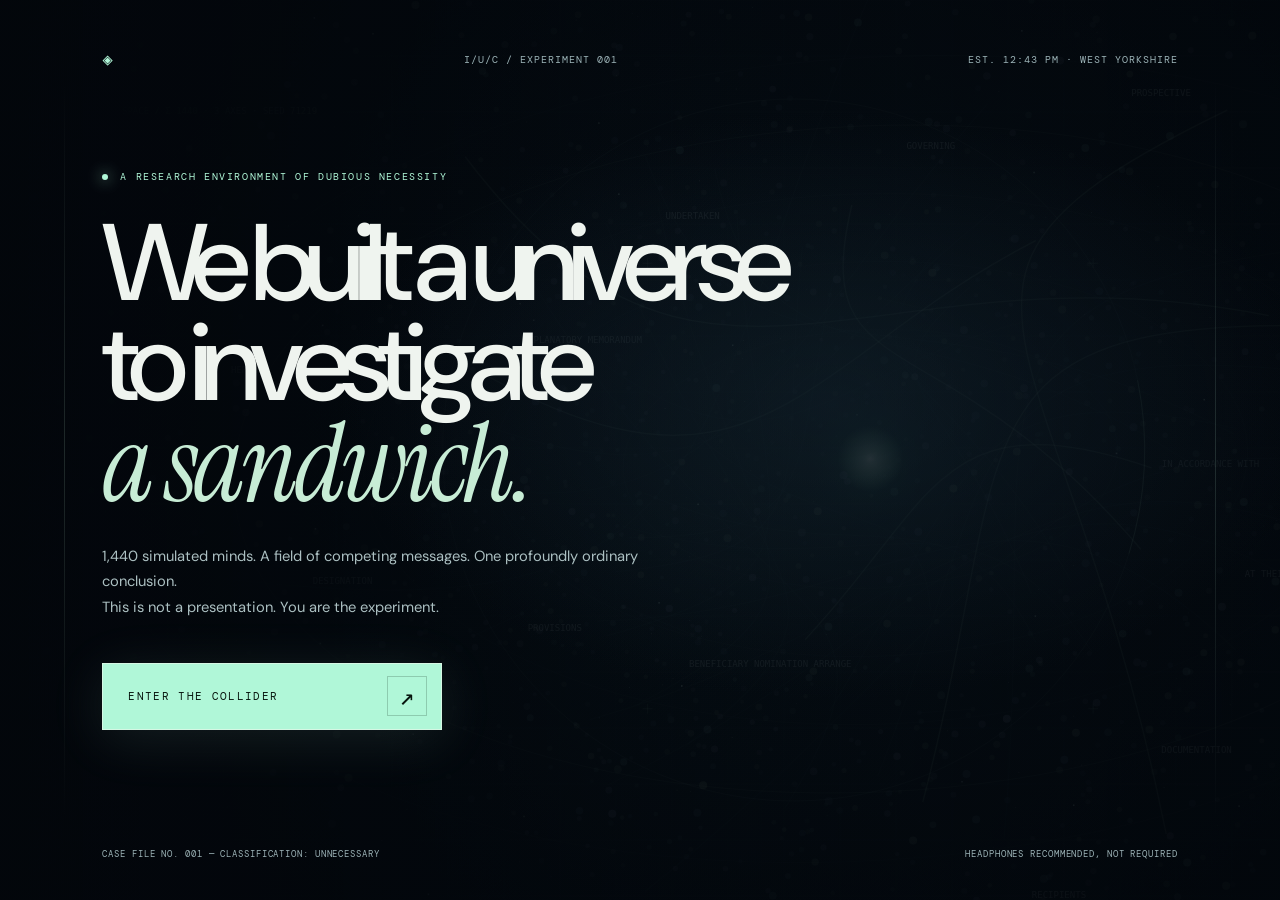
==== commit 3e33b3b6: "Add files via upload" ====
--- a/index.html
+++ b/index.html
@@ -1,82 +1,96 @@
 <!doctype html>
 <html lang="en-GB">
 <head>
-  <meta charset="utf-8">
-  <meta name="viewport" content="width=device-width, initial-scale=1, viewport-fit=cover">
-  <meta name="theme-color" content="#070a10">
-  <meta name="description" content="An almost offensively elaborate investigation into effective communication, originating with a ham and cheese toastie.">
-  <meta property="og:title" content="CASE 001 — The Institute of Unnecessary Complexity">
-  <meta property="og:description" content="We have spent an unreasonable amount of effort investigating a very ordinary lunch.">
-  <meta property="og:image" content="assets/reveal.png">
-  <title>CASE 001 — The Institute of Unnecessary Complexity</title>
-  <link rel="icon" type="image/svg+xml" href="assets/mark.svg">
-  <link rel="preload" href="assets/reveal.webp" as="image">
-  <link rel="stylesheet" href="assets/style.css">
-  <script defer src="assets/world.js"></script>
-  <script defer src="assets/app.js"></script>
+ <meta charset="utf-8"><meta name="viewport" content="width=device-width, initial-scale=1, viewport-fit=cover"><meta name="theme-color" content="#05070c">
+ <meta name="description" content="A fully interactive communications collider built to explain a ham and cheese toastie. An Institute of Unnecessary Complexity research environment.">
+ <meta property="og:title" content="CASE 001 — THE COLLIDER"><meta property="og:description" content="We simulated a universe to investigate a sandwich.">
+ <meta property="og:image" content="assets/artefact.webp">
+ <title>CASE 001 / THE COLLIDER — The Institute of Unnecessary Complexity</title>
+ <link rel="icon" href="assets/icon.svg" type="image/svg+xml"><link rel="preload" href="assets/artefact.webp" as="image">
+ <link rel="stylesheet" href="style.css">
+ <script type="module" src="js/app.js"></script>
 </head>
 <body>
-  <a class="skip" href="#threshold">Skip to experience</a>
-  <canvas id="world" aria-hidden="true"></canvas>
-  <div id="fallback-world" aria-hidden="true"></div>
-  <div class="screen-grain" aria-hidden="true"></div>
-  <div class="spotlight" aria-hidden="true"></div>
-  <div class="boot-overlay" id="boot" aria-hidden="true"><div class="boot-mark">I<span>⁄</span>U<span>⁄</span>C</div><div class="boot-line"><span></span></div><p>INITIALISING RESEARCH ENVIRONMENT</p></div>
-
-  <header class="topbar">
-    <a class="brand" href="#threshold" aria-label="Institute of Unnecessary Complexity, return to introduction"><span class="brand-symbol">I<span>/</span>U<span>/</span>C<span class="brand-spark"></span></span><span class="brand-name">THE INSTITUTE OF<br>UNNECESSARY COMPLEXITY</span></a>
-    <div class="header-meta"><span class="live-pip"></span><span class="meta-status">RESEARCH STATUS: <b>ONGOING</b></span></div>
-    <div class="header-actions"><button id="sound-toggle" class="button-icon" type="button" aria-label="Enable ambient sound" aria-pressed="false"><span class="sound-icon">◖</span> <span class="sound-label">SOUND OFF</span></button><a class="header-case" href="#reveal">SKIP TO FINDINGS <span>↗</span></a></div>
+ <a href="#interface" class="skip">Skip to controls</a>
+ <canvas id="universe" aria-label="Live three-dimensional projection of simulated member responses"></canvas>
+ <div class="stage-vignette" aria-hidden="true"></div><div class="grain" aria-hidden="true"></div>
+ <div class="intro" id="intro">
+  <div class="intro-meta"><span class="hairpin">◈</span> I/U/C / EXPERIMENT 001 <span>EST. 12:43 PM · WEST YORKSHIRE</span></div>
+  <div class="intro-centre">
+    <div class="intro-eyebrow"><span class="blip"></span> A RESEARCH ENVIRONMENT OF DUBIOUS NECESSITY</div>
+    <h1>We built a universe<br>to investigate<br><em>a sandwich.</em></h1>
+    <p>1,440 simulated minds. A field of competing messages. One profoundly ordinary conclusion.<br>This is not a presentation. You are the experiment.</p>
+    <button class="start-btn" id="enter"><span>ENTER THE COLLIDER</span><span class="start-arrow">↗</span></button>
+  </div>
+  <div class="intro-bottom"><span>CASE FILE NO. 001 — CLASSIFICATION: UNNECESSARY</span><span>HEADPHONES RECOMMENDED, NOT REQUIRED</span></div>
+ </div>
+ <div id="app" class="app" aria-hidden="true">
+  <header class="header">
+   <button id="home" class="logo" aria-label="Return to field"><span class="logo-glyph">I<span>⁄</span>U<span>⁄</span>C</span><span class="logo-text">INSTITUTE OF<br>UNNECESSARY COMPLEXITY</span></button>
+   <div class="header-center"><span class="header-dot"></span><span>CASE 001 / THE COLLIDER</span><i></i><span id="system-status">SYSTEM IDLE</span></div>
+   <div class="header-right"><button class="header-control" id="sound" aria-label="Toggle sound" aria-pressed="false">◖ <span>SOUND OFF</span></button><button class="header-control" id="help">? <span>FIELD GUIDE</span></button><span class="phase-chip">RESEARCH BUILD <b>04</b></span></div>
   </header>
-
-  <nav class="chapter-index" aria-label="Experience chapters">
-    <a class="chapter-tick active" href="#threshold" aria-label="Introduction"><span>00</span><i></i><small>THRESHOLD</small></a>
-    <a class="chapter-tick" href="#signal" aria-label="Experiment one: information"><span>01</span><i></i><small>INFORMATION</small></a>
-    <a class="chapter-tick" href="#window" aria-label="Experiment two: timing"><span>02</span><i></i><small>TIMING</small></a>
-    <a class="chapter-tick" href="#action" aria-label="Experiment three: action"><span>03</span><i></i><small>ACTION</small></a>
-    <a class="chapter-tick" href="#reveal" aria-label="The reveal"><span>04</span><i></i><small>THE ARTEFACT</small></a>
-    <a class="chapter-tick" href="#findings" aria-label="Final findings"><span>05</span><i></i><small>FINDINGS</small></a>
+  <nav class="rail" id="interface" aria-label="Research modules">
+   <button data-view="field" class="rail-button selected" aria-label="Field" title="The Field"><span>01</span><b>THE FIELD</b></button>
+   <button data-view="transmit" class="rail-button" aria-label="Transmission" title="Transmission"><span>02</span><b>TRANSMISSION</b></button>
+   <button data-view="observe" class="rail-button" aria-label="Observatory" title="Observatory"><span>03</span><b>OBSERVATORY</b></button>
+   <button data-view="artefact" class="rail-button" aria-label="Artefact" title="Artefact"><span>04</span><b>THE ARTEFACT</b></button>
+   <div class="rail-filler"></div>
+   <button class="rail-button rail-utility" id="command" title="Quick navigation"><span>⌘</span><b>COMMANDS</b></button>
   </nav>
-  <div class="scroll-line" aria-hidden="true"><div id="progress-line"></div></div>
-
-  <main>
-    <section id="threshold" class="chapter chapter-hero" data-scene="0" aria-labelledby="hero-title">
-      <div class="hero-grid" aria-hidden="true"></div>
-      <div class="hero-topline reveal-in"><span><i class="tiny-square"></i> DEPARTMENT OF DISPROPORTIONATE RESEARCH</span><span>EST. 12:43 PM / SOMEWHERE IN YORKSHIRE</span></div>
-      <div class="hero-copy reveal-in">
-        <p class="section-kicker"><span class="seq-number">CASE FILE / 001</span> <span class="hairline"></span> <span>TOP SECRET. QUESTIONABLE NECESSITY.</span></p>
-        <h1 id="hero-title">A very ordinary<br><em>question.</em><br>An extraordinary<br><span class="type-outline">investigation.</span></h1>
-        <p class="hero-lead">There are problems that demand the full weight of modern technology. This is not one of them.</p>
-        <a class="primary-link" href="#signal"><span class="primary-icon">↘</span> <span>ENTER THE INVESTIGATION</span><span class="link-arrow">↗</span></a>
-      </div>
-      <div class="hero-object-caption" aria-hidden="true"><span class="marker-cross">+</span> FIG. 001<br><span>UNKNOWN OBJECT / UNDER OBSERVATION</span></div>
-      <div class="hero-bottom"><span>AN INTERACTIVE RESEARCH PROJECT<br>OF DEEPLY DUBIOUS IMPORTANCE</span><a href="#signal">SCROLL TO DECLASSIFY <span class="scroll-mouse">↓</span></a><span>OBJECTIVE: UNDERSTANDING<br>WHAT ACTUALLY MATTERS</span></div>
-    </section>
-
-    <section id="signal" class="chapter chapter-experiment" data-scene="1" aria-labelledby="signal-heading">
-      <div class="section-shell">
-        <div class="experiment-intro reveal-in"><div class="eyebrow"><span class="eyebrow-num">01 / 03</span><span class="eyebrow-bar"></span> THE INFORMATION EXPERIMENT</div><h2 id="signal-heading">More information.<br><em>Less understanding.</em></h2><p class="body-intro">Observe what happens when an organisation attempts to demonstrate the full sophistication of its internal communication capabilities.</p></div>
-        <div class="experiment-layout signal-layout">
-          <div class="control-surface glass reveal-in"><div class="surface-top"><span>EXPERIMENT 001</span><span class="surface-led">● LIVE MANIPULATION</span></div><p class="control-label">INFORMATION DENSITY</p><div class="big-reading"><span id="density-value">100</span><span class="unit">%</span></div><input id="density" class="range" aria-label="Information density" type="range" min="0" max="100" value="100" step="1"><div class="range-ends"><span>ESSENTIAL ONLY</span><span>EVERYTHING WE KNOW</span></div><div class="inference" id="density-inference"><span class="inference-icon">↗</span><div><b>OBSERVATION</b><p>Somewhere in here is something a member needs to do.</p></div></div></div>
-          <div class="signal-visual reveal-in" id="signal-visual" aria-label="An interactive field of communication messages that becomes clearer as information density falls"><div class="scanner-line"></div><div class="signal-overlay-label">LIVE DECOMPOSITION <span>↗</span></div><div class="signal-babble" id="babble" aria-hidden="true"></div><div class="signal-core" id="signal-core"><small>THE ACTUAL MESSAGE</small><p>Check your<br>beneficiaries.</p><span>ONE USEFUL THING. ZERO FOOTNOTES.</span></div><div class="signal-coord">X 028.009 / Y 001.203<br>FILTER: <span id="filter-status">DISABLED</span></div></div>
-        </div>
-        <p class="section-footnote"><span>↳</span> THIS EXPERIMENT CONTAINS NO ACTUAL PENSION DATA. THE INSTITUTE IS NOT THAT IRRESPONSIBLE.</p>
-      </div>
-    </section>
-
-    <section id="window" class="chapter chapter-experiment" data-scene="2" aria-labelledby="window-heading">
-      <div class="section-shell">
-        <div class="experiment-intro reveal-in"><div class="eyebrow"><span class="eyebrow-num">02 / 03</span><span class="eyebrow-bar"></span> THE TEMPORAL EXPERIMENT</div><h2 id="window-heading">A perfect message.<br><em>At the wrong time.</em></h2><p class="body-intro">Same message. Same member. Five different moments. Explore the distance between technically communicating and actually being helpful.</p></div>
-        <div class="timing-stage reveal-in"><div class="orbit-visual" id="orbit-visual" aria-hidden="true"><div class="orbit-rim"></div><div class="orbit-rim orbit-rim--outer"></div><div class="orbit-cross horizontal"></div><div class="orbit-cross vertical"></div><div class="orbit-dot" id="orbit-dot"></div><span class="orbit-centre-label">DECISION<br>POINT</span><span class="orbit-degree">T − 00:00</span></div><div class="timing-panel glass"><div class="surface-top"><span>TEMPORAL ALIGNMENT / TEST 002</span><span class="surface-led">● ACTIVE</span></div><span class="control-label">MESSAGE ARRIVAL RELATIVE TO DECISION</span><div class="timing-output"><span id="timing-date">3 WEEKS BEFORE</span><strong id="timing-status" class="timing-status">THE RIGHT MOMENT.</strong><p id="timing-explainer">Enough time to act. Close enough to matter.</p></div><div class="timeline-body"><input id="timing" class="range timing-range" aria-label="When the member receives the communication" type="range" min="0" max="4" value="2" step="1"><div class="timeline-labels"><span>6 MONTHS<br>EARLY</span><span>6 WEEKS<br>EARLY</span><span>3 WEEKS<br>BEFORE</span><span>1 WEEK<br>AFTER</span><span>6 MONTHS<br>LATE</span></div></div><div class="timing-message"><span class="mail-icon">↗</span><div><small>MESSAGE TRANSMITTED</small><p>Explore your retirement options.</p></div><span class="mail-flag" id="mail-flag">RELEVANT</span></div></div></div>
-      </div>
-    </section>
-
-    <section id="action" class="chapter chapter-experiment" data-scene="3" aria-labelledby="action-heading"><div class="section-shell"><div class="experiment-intro reveal-in"><div class="eyebrow"><span class="eyebrow-num">03 / 03</span><span class="eyebrow-bar"></span> THE BEHAVIOURAL EXPERIMENT</div><h2 id="action-heading">All these options.<br><em>One next step.</em></h2><p class="body-intro">The institute's research team has helpfully provided three calls to action. Two are competing for attention. Decide which ones don't belong.</p></div><div class="action-workbench reveal-in"><div class="bench-header"><span>INTERFACE / MEMBER VIEW</span><span id="action-counter">03 ACTIVE DIRECTIVES</span></div><div class="choice-list" id="choice-list"><div class="choice" data-choice="0"><span class="choice-no">01</span><div><small>INFORMATION PORTAL</small><strong>Read the full 84-page member handbook.</strong><span class="choice-description">Complete with 17 appendices.</span></div><button class="choice-remove" data-remove="0" aria-label="Remove the member handbook action">REMOVE <span>×</span></button></div><div class="choice" data-choice="1"><span class="choice-no">02</span><div><small>GOVERNANCE UPDATE</small><strong>Review the scheme's latest policy framework.</strong><span class="choice-description">Important to somebody, presumably.</span></div><button class="choice-remove" data-remove="1" aria-label="Remove the policy framework action">REMOVE <span>×</span></button></div><div class="choice" data-choice="2"><span class="choice-no">03</span><div><small>YOUR NEXT STEP</small><strong>Check your beneficiaries.</strong><span class="choice-description">One clear action you can take today.</span></div><button class="choice-remove" data-remove="2" aria-label="Remove the beneficiary action">REMOVE <span>×</span></button></div></div><div class="bench-footer"><div class="action-readout"><small>COMMUNICATION FOCUS</small><div class="meter"><div id="focus-meter"></div></div><span id="focus-label">DILUTED / MULTIPLE PRIORITIES</span></div><button id="restore-actions" class="tertiary-button">↶ RESET EXPERIMENT</button></div></div><div id="decision-result" class="decision-result" role="status" aria-live="polite"><span>THE SIGNAL IS GETTING CLEARER.</span></div></div></section>
-
-    <section id="reveal" class="chapter chapter-reveal" data-scene="4" aria-labelledby="reveal-heading"><div class="reveal-photo" role="img" aria-label="Cinematic photograph of a toasted ham and cheese sandwich, steaming on a dark stone plinth"></div><div class="reveal-vignette"></div><div class="reveal-top"><span class="eyebrow">04 / THE ARTEFACT</span><span>CLASSIFICATION: DECLASSIFIED</span></div><div class="reveal-main"><div class="reveal-prefix">AFTER EXTENSIVE RESEARCH, WE HAVE IDENTIFIED THE SOURCE OF THE ENTIRE INVESTIGATION.</div><h2 id="reveal-heading">A ham &amp; cheese<br><em>toastie.</em></h2><p>Estimated research expenditure: one lunch.<br>Original insight: distressingly straightforward.</p></div><div class="reveal-lower"><span>FIG. 001 / SUBJECT IN ORIGINAL CONDITION</span><span>NO SANDWICHES WERE DIGITALLY TRANSFORMED</span></div></section>
-
-    <section id="findings" class="chapter chapter-findings" data-scene="5" aria-labelledby="findings-heading"><div class="section-shell findings-shell"><div class="findings-intro reveal-in"><div class="eyebrow"><span class="eyebrow-num">FINAL REPORT</span><span class="eyebrow-bar"></span> BOARD-APPROVED ADVICE FROM A SANDWICH</div><h2 id="findings-heading">The findings were<br><em>remarkably ordinary.</em></h2><p>We built an unnecessarily sophisticated investigation to arrive at a conclusion that probably should have fitted on a Post-it.</p></div><div class="findings-list"><article class="finding reveal-in"><span>01</span><h3>Keep it simple.</h3><p>If you need a glossary to explain the message, reconsider the message.</p><i>↗</i></article><article class="finding reveal-in"><span>02</span><h3>Get the balance right.</h3><p>Enough substance to be useful. Not so much that the point disappears.</p><i>↗</i></article><article class="finding reveal-in"><span>03</span><h3>Timing matters.</h3><p>A useful message, delivered when someone can still do something with it.</p><i>↗</i></article><article class="finding reveal-in"><span>04</span><h3>Make the next step clear.</h3><p>One thing to understand. One useful thing to do.</p><i>↗</i></article></div><div class="conclusion reveal-in"><p>Sometimes, effective communication is simply about getting the basics right.</p><div class="report-actions"><button id="copy-findings" class="secondary-button">COPY THE FINDINGS <span>↗</span></button><a class="back-top" href="#threshold">RESTART INVESTIGATION ↑</a></div></div><footer><span class="footer-brand">I/U/C <small>© THE INSTITUTE OF UNNECESSARY COMPLEXITY</small></span><p>ANY RESEMBLANCE TO A SERIOUS CONSULTANCY DELIVERABLE IS ENTIRELY DELIBERATE.</p><span>END OF FILE // 001</span></footer></div></section>
+  <main class="main">
+   <section class="view active" id="view-field" aria-label="The field">
+    <div class="hero-typo"><p class="section-label"><span class="tiny-line"></span> CHAPTER 01 / THE OBSERVATION</p><h2>Information is<br><em>everywhere.</em><br>Understanding isn't.</h2><p class="hero-description">Every light in this universe represents a simulated member. Drag to rotate. Scroll to zoom. Tap a light to discover a story. Then send your first transmission and watch the field respond.</p></div>
+    <div class="field-stats" aria-live="polite"><div class="stat-block"><span>POPULATION</span><b id="pop-count">1,440</b><small>synthetic members</small></div><div class="stat-block"><span>SIGNAL REACH</span><b id="field-reach">—</b><small>encountered</small></div><div class="stat-block"><span>MEANINGFUL ACTION</span><b id="field-action">—</b><small>simulated responses</small></div></div>
+    <div class="field-cue"><span class="gesture-symbol">⤧</span> <span>DRAG TO ORBIT<br>SCROLL TO ZOOM<br>SELECT ANY SIGNAL</span></div>
+    <div class="hero-bottomline"><div class="coordinate"><span class="blink-square"></span><span id="coordinates">X +00.000 / Y +00.000 / Z +06.200</span></div><button class="main-cta" id="open-transmission">DESIGN A TRANSMISSION <span>↗</span></button></div>
+   </section>
+   <section class="view" id="view-transmit" aria-label="Transmission designer">
+    <div class="module-panel transmit-panel">
+     <div class="panel-topline"><span>02 / TRANSMISSION ENGINE</span><span>LIVE COMPOSITION</span></div>
+     <div class="panel-scroll">
+      <h2 class="module-title">The message<br><em>is the machine.</em></h2>
+      <p class="module-lead">Write something. The system dissects its language, generates a transmission and sends it through the actual synthetic population. Change the message; change the world.</p>
+      <label class="field-label" for="message-subject">01 / SUBJECT</label>
+      <input class="input" id="message-subject" maxlength="120" value="Important information about your pension benefits">
+      <label class="field-label" for="message-text">02 / MESSAGE</label>
+      <textarea class="input message-input" id="message-text" rows="6" maxlength="2500">In accordance with the provisions of the scheme's governing documentation, members are hereby advised that a comprehensive review of beneficiary nomination arrangements should be undertaken at their earliest convenience to ensure the appropriate designation of prospective recipients of death benefits. Please consult the enclosed explanatory memorandum and visit the portal to explore your options.</textarea>
+      <div class="analysis-readout"><div><span>WORDS</span><b id="words">—</b></div><div><span>LANGUAGE FRICTION</span><b id="friction">—</b></div><div><span>DETECTED ACTIONS</span><b id="actions">—</b></div></div>
+      <button id="refine" class="text-link">↗ RUN THE DE-JARGONISER <span>Rule-based rewrite. No AI or external API.</span></button>
+      <div class="panel-divider"></div>
+      <div class="parameters-head"><span>03 / TRANSMISSION PARAMETERS</span><span id="parameter-presets">RECONFIGURABLE</span></div>
+      <div class="param-row"><label for="channel">CHANNEL</label><select id="channel" class="input select"><option value="email">Email / digital</option><option value="post">Postal letter</option><option value="sms">Text message</option></select></div>
+      <div class="param-row"><label for="timing">ARRIVAL RELATIVE TO DECISION</label><select id="timing" class="input select"><option value="early">Six months before</option><option value="right" selected>Three weeks before</option><option value="late">After the decision</option></select></div>
+      <div class="param-row"><label for="target">TARGET COHORT</label><select id="target" class="input select"><option value="all">Everyone (indiscriminate)</option><option value="relevant">Only members for whom it's relevant</option><option value="retirees">Approaching retirement</option><option value="new">New joiners</option></select></div>
+      <div class="param-row"><label for="noise">COMPETING MESSAGES</label><div class="slider-stack"><input id="noise" type="range" min="0" max="100" value="55"><strong id="noise-out">55%</strong></div></div>
+      <div class="param-row"><label for="urgency">PERCEIVED URGENCY</label><div class="slider-stack"><input id="urgency" type="range" min="0" max="100" value="50"><strong id="urgency-out">50%</strong></div></div>
+     </div>
+     <div class="panel-footer"><button class="transmit-button" id="transmit">TRANSMIT TO 1,440 MINDS <span>↗</span></button><p>Deterministic illustrative simulation. Not actual pension-member behaviour.</p></div>
+    </div>
+    <div class="right-hud"><span class="hud-cross">+</span> SIGNAL ORIGIN / CENTRE OF FIELD <span id="signal-strength">STANDBY</span></div>
+    <div class="center-announcement" id="announcement" aria-live="polite"></div>
+   </section>
+   <section class="view" id="view-observe" aria-label="Observatory">
+    <div class="observatory-intro"><p class="section-label"><span class="tiny-line"></span> CHAPTER 03 / THE CONSEQUENCES</p><h2>Every signal<br>leaves a trace.</h2><p>Run a controlled counterfactual. The same simulated people receive two different messages; only the intervention changes.</p><div class="obs-actions"><button class="small-cta" id="compare">RUN THE COUNTERFACTUAL <span>↗</span></button><button class="line-button" id="replay">↺ REPLAY TRANSMISSION</button></div></div>
+    <div class="observatory-side">
+     <div class="results-head"><span>EXPERIMENT RESULTS</span><span id="results-status">AWAITING TRANSMISSION</span></div>
+     <div class="main-result"><span>MEMBERS TAKING ACTION</span><strong id="result-action">—</strong><small id="result-action-note">Send a message to begin.</small></div>
+     <div class="result-funnel"><div><span>ENCOUNTERED</span><b id="funnel-reach">—</b><i><em id="bar-reach"></em></i></div><div><span>READ</span><b id="funnel-read">—</b><i><em id="bar-read"></em></i></div><div><span>UNDERSTOOD</span><b id="funnel-understand">—</b><i><em id="bar-understand"></em></i></div><div><span>ACTED</span><b id="funnel-action">—</b><i><em id="bar-action"></em></i></div></div>
+     <div class="cohort-title">RESPONSE BY SYNTHETIC COHORT</div><div id="cohort-bars" class="cohort-bars"></div>
+     <div class="comparison-box" id="comparison-box"><div class="comparison-label">COUNTERFACTUAL DELTA</div><div class="comparison-numbers"><span id="compare-a">—</span><strong id="compare-delta">—</strong><span id="compare-b">—</span></div><p id="compare-explain">A controlled comparison uses the same synthetic member population and random seed.</p></div>
+     <div class="export-buttons"><button id="export-png">↓ SAVE POSTER</button><button id="record">● CAPTURE 8s CLIP</button><button id="export-json">↓ EXPORT EXPERIMENT</button><button id="share">↗ COPY EXPERIMENT LINK</button></div>
+    </div>
+    <div class="playback-strip"><span id="playback-state">NO RECORDING</span><div class="playback-track"><span id="playback-progress"></span></div><span id="playback-clock">00:00 / 00:12</span></div>
+   </section>
+   <section class="view" id="view-artefact" aria-label="The artefact">
+    <div class="artefact-screen"><div class="reveal-top"><span><i class="tiny-line"></i> CLASSIFIED / CASE 001</span><span>FINAL DECLASSIFICATION</span></div><div class="artefact-copy"><div class="reveal-index">AFTER 1,440 SIMULATED LIVES, MILLIONS OF CALCULATIONS AND AN EXCESSIVE AMOUNT OF GRAPHICS PROCESSING...</div><h2>The answer<br>was <em>lunch.</em></h2><p>Clear information. Relevant timing. One useful next step.<br>A ham and cheese toastie managed all three without a transformation programme.</p><button id="declassify" class="declassify-btn">DECLASSIFY THE ARTEFACT <span>↗</span></button></div><div class="artefact-image" id="artefact-image" role="img" aria-label="A beautifully photographed ham and cheese toastie"></div><div class="artefact-bottom"><span>SUBJECT: A HAM & CHEESE TOASTIE</span><span>OUTCOME: LUNCH RECLASSIFIED AS THOUGHT LEADERSHIP</span></div></div>
+    <div class="reveal-epilogue" id="epilogue"><span>CASE FILE / CONCLUSION</span><p>Perhaps the real innovation was understanding when to stop innovating.</p><div><button id="restart">↺ CONDUCT ANOTHER EXPERIMENT</button><button id="poster">↓ COMMEMORATE THIS NONSENSE</button></div></div>
+   </section>
   </main>
-  <div class="toast" id="feedback" role="status" aria-live="polite"></div>
+  <div class="inspector" id="inspector" aria-live="polite"><div class="inspector-head"><span>INDIVIDUAL SIGNAL / <b id="inspect-id">—</b></span><button id="close-inspector" aria-label="Close member details">×</button></div><div class="inspector-content"><div class="inspector-avatar"><span id="inspect-glyph">◌</span></div><h3 id="inspect-title">A simulated life.</h3><p id="inspect-description"></p><div class="inspect-grid"><span>SEGMENT</span><b id="inspect-segment">—</b><span>STATE</span><b id="inspect-state">—</b><span>EXPLANATION</span><b id="inspect-reason">—</b></div><small>This is a generated archetype, not an actual person.</small></div></div>
+  <div class="notice" id="notice" role="status"></div>
+  <div class="modal" id="guide" hidden><div class="modal-scrim" data-close="guide"></div><div class="modal-card"><div class="modal-head"><span>FIELD MANUAL / v04</span><button data-close="guide">×</button></div><h2>You're not watching<br><em>the experiment.</em><br>You're running it.</h2><p>Orbit and zoom the simulated member universe, select individual lights, change the language and context of a message, and transmit it. Watch members change state as the signal reaches them. The Observatory lets you compare two interventions on exactly the same synthetic population. The Artefact is best left until the end.</p><div class="modal-grid"><div><b>POINTER / TOUCH</b><span>Drag to orbit · pinch or wheel to zoom · tap a light to inspect.</span></div><div><b>KEYBOARD</b><span>1–4 navigate · / opens commands · Esc closes panels.</span></div><div><b>WHAT'S REAL?</b><span>The text analysis, simulation, state transitions and export calculations run locally in JavaScript. No analytics or personal data is transmitted.</span></div><div><b>WHAT ISN'T?</b><span>These are fictional archetypes, not validated behavioural predictions. No real members, pensions or ML models are involved.</span></div></div><button class="small-cta" data-close="guide">UNDERSTOOD ↗</button></div></div>
+  <div class="modal" id="commands" hidden><div class="modal-scrim" data-close="commands"></div><div class="command-card"><input id="command-search" aria-label="Search commands" placeholder="Where do you want to go?" autocomplete="off"><div id="command-items"></div><span>ESC TO DISMISS · ENTER TO OPEN</span></div></div>
+ </div>
 </body>
 </html>
--- a/style.css
+++ b/style.css
@@ -0,0 +1,20 @@
+@import url('https://fonts.googleapis.com/css2?family=DM+Mono:wght@400;500&family=DM+Sans:wght@400;500;600;700&family=Instrument+Serif:ital@0;1&display=swap');
+:root{color-scheme:dark;--bg:#03070b;--ink:#eff4ef;--muted:#91a5a7;--dim:#617479;--teal:#b0f7d8;--gold:#f6d0a0;--border:rgba(183,220,217,.18);--glass:rgba(8,18,24,.69);--mono:'DM Mono',ui-monospace,monospace;--sans:'DM Sans',Inter,system-ui,sans-serif;--serif:'Instrument Serif',Georgia,serif}
+*{box-sizing:border-box}html{height:100%;background:var(--bg)}body{height:100%;margin:0;color:var(--ink);font-family:var(--sans);overflow:hidden;-webkit-font-smoothing:antialiased}button,input,textarea,select{font:inherit}button{cursor:pointer}button:disabled{opacity:.4;cursor:not-allowed}a{color:inherit}*::selection{background:#c9f2d2;color:#0a1714}button:focus-visible,input:focus-visible,textarea:focus-visible,select:focus-visible{outline:2px solid var(--teal);outline-offset:3px}.skip{position:fixed;top:-50px;left:12px;z-index:9999;background:white;color:black;padding:12px}.skip:focus{top:12px}
+#universe{position:fixed;inset:0;width:100%;height:100%;touch-action:none;display:block;background:#020609;cursor:grab}#universe:active{cursor:grabbing}.stage-vignette{pointer-events:none;position:fixed;inset:0;background:radial-gradient(ellipse at 64% 45%,transparent 14%,rgba(2,6,10,.26) 54%,rgba(1,4,8,.88) 113%),linear-gradient(90deg,#020609de 0%,transparent 45%);z-index:1}.grain{pointer-events:none;position:fixed;inset:-30%;z-index:8;opacity:.09;background-image:url('data:image/svg+xml,%3Csvg viewBox=%220 0 180 180%22 xmlns=%22http://www.w3.org/2000/svg%22%3E%3Cfilter id=%22n%22%3E%3CfeTurbulence type=%22fractalNoise%22 baseFrequency=%22.91%22 numOctaves=%223%22 stitchTiles=%22stitch%22/%3E%3C/filter%3E%3Crect width=%22100%25%22 height=%22100%25%22 opacity=%22.85%22 filter=%22url(%23n)%22/%3E%3C/svg%3E');background-size:180px;mix-blend-mode:soft-light}
+.intro{position:fixed;inset:0;z-index:45;background:radial-gradient(ellipse at 65% 45%,#12212c91,transparent 42%),linear-gradient(90deg,#03070ce8,#03070cc2 55%,#03070cd1);transition:opacity 1s,visibility 1s;display:flex;align-items:center;padding:8vw;overflow:auto}.intro.hidden{opacity:0;visibility:hidden;pointer-events:none}.intro:before,.intro:after{content:"";position:absolute;top:9%;bottom:9%;width:1px;background:linear-gradient(transparent,#bcecd426,transparent)}.intro:before{left:5%}.intro:after{right:5%}.intro-meta,.intro-bottom{position:absolute;left:8%;right:8%;display:flex;justify-content:space-between;align-items:center;color:#9cb3b7;font:10px var(--mono);letter-spacing:.1em}.intro-meta{top:48px}.intro-meta .hairpin{font-size:17px;color:var(--teal)}.intro-bottom{bottom:40px;font-size:9px}.intro-centre{position:relative;z-index:2;width:min(1100px,100%);margin:0 auto}.intro-eyebrow{font:10px var(--mono);letter-spacing:.16em;color:var(--teal);display:flex;align-items:center;gap:12px}.blip{width:6px;height:6px;background:var(--teal);border-radius:50%;box-shadow:0 0 15px var(--teal);animation:breathe 2s infinite}.intro h1{font-size:clamp(65px,8.5vw,156px);line-height:.92;font-weight:500;letter-spacing:-.095em;margin:30px 0 30px;max-width:1300px}.intro h1 em{font-family:var(--serif);font-weight:400;letter-spacing:-.04em;color:#c7ecd5}.intro p{font-size:clamp(14px,1.15vw,18px);line-height:1.75;color:#acc0c2;max-width:600px}.start-btn{margin-top:27px;border:1px solid #d6f7e4;background:var(--teal);color:#07150e;height:67px;min-width:340px;display:inline-flex;align-items:center;justify-content:space-between;padding:0 14px 0 25px;box-shadow:0 9px 55px #b0f7d81b;font:11px var(--mono);letter-spacing:.12em;transition:transform .3s,box-shadow .3s}.start-btn:hover,.small-cta:hover,.main-cta:hover{transform:translateY(-3px);box-shadow:0 10px 65px #b0f7d82b}.start-arrow{width:40px;height:40px;display:grid;place-items:center;border:1px solid #0a261b36;font-size:25px}
+.app{position:fixed;inset:0;z-index:2;opacity:0;transition:opacity 1s}.app.active{opacity:1}.header{position:absolute;top:0;left:0;right:0;height:79px;z-index:20;display:flex;align-items:center;justify-content:space-between;border-bottom:1px solid var(--border);padding:0 30px 0 29px;background:linear-gradient(180deg,#040b0fe8,#050c10ae);backdrop-filter:blur(24px)}.logo{display:flex;align-items:center;gap:18px;background:none;border:0;text-align:left;color:inherit}.logo-glyph{font-size:31px;letter-spacing:-.15em;font-weight:600;white-space:nowrap}.logo-glyph span{font-weight:300;color:var(--teal)}.logo-text{font:8px/1.7 var(--mono);letter-spacing:.12em;color:#9aaeb1}.header-center,.header-right{display:flex;gap:16px;align-items:center;font:9px var(--mono);letter-spacing:.12em}.header-center{color:#b0c3c3}.header-center i{width:1px;height:16px;background:var(--border)}.header-dot{width:5px;height:5px;border-radius:50%;background:#b9f4d6;box-shadow:0 0 14px #9cf6cb}.header-center span:last-child{color:var(--teal)}.header-right{gap:11px}.header-control{background:#0c191dbd;color:#b6cbce;letter-spacing:.08em;font:9px var(--mono);border:1px solid var(--border);min-height:34px;padding:0 13px}.header-control:hover{border-color:#c5f3d578}.phase-chip{border-left:1px solid var(--border);padding-left:18px;margin-left:4px;color:#68878a}.phase-chip b{color:#d3e9e2}
+.rail{position:absolute;z-index:15;left:0;top:79px;bottom:0;width:91px;border-right:1px solid var(--border);background:linear-gradient(90deg,#03090bd9,#07101480);display:flex;flex-direction:column;padding-top:32px;align-items:stretch;gap:5px;backdrop-filter:blur(14px)}.rail-button{display:flex;flex-direction:column;gap:10px;align-items:center;justify-content:center;min-height:82px;border:0;background:transparent;color:#6e878a;position:relative;transition:color .3s}.rail-button:before{content:"";position:absolute;left:0;top:15px;bottom:15px;width:2px;background:transparent}.rail-button span{font:18px var(--serif)}.rail-button b{font:7px var(--mono);letter-spacing:.065em;white-space:nowrap}.rail-button:hover{color:#e6fff1}.rail-button.selected{color:var(--teal);background:linear-gradient(90deg,#9deacc19,transparent)}.rail-button.selected:before{background:var(--teal);box-shadow:0 0 17px #9dfbcb}.rail-filler{flex:1}.rail-utility{min-height:78px;margin-bottom:24px}.rail-utility span{font-size:20px}.main{position:absolute;inset:79px 0 0 91px}.view{position:absolute;inset:0;display:block;opacity:0;pointer-events:none;transform:translateY(20px);transition:opacity .65s,transform .8s;overflow:hidden}.view.active{opacity:1;transform:none;pointer-events:auto}.section-label{font:10px var(--mono);letter-spacing:.17em;color:var(--teal);display:flex;align-items:center;gap:17px}.tiny-line{display:inline-block;width:29px;height:1px;background:var(--teal)}.hero-typo{position:absolute;left:clamp(35px,5vw,100px);top:clamp(75px,10vh,132px);max-width:760px;pointer-events:none}.hero-typo h2,.observatory-intro h2{font-size:clamp(55px,6vw,117px);line-height:.97;font-weight:500;letter-spacing:-.08em;margin:26px 0}.hero-typo em,.observatory-intro h2 em,.module-title em,.artefact-copy h2 em,.modal h2 em{font:400 1.08em var(--serif);letter-spacing:-.045em;color:#bee9d4}.hero-description{font-size:clamp(13px,1.1vw,17px);line-height:1.8;color:#a0b5b5;max-width:485px}.field-stats{position:absolute;right:clamp(30px,4vw,80px);top:clamp(90px,12vh,170px);display:flex;flex-direction:column;gap:30px;min-width:175px}.stat-block{display:flex;flex-direction:column;gap:6px;border-left:1px solid #b3ffdb41;padding-left:20px}.stat-block>span,.stat-block small{font:9px var(--mono);letter-spacing:.12em;color:#899d9f}.stat-block b{font-size:clamp(34px,3.4vw,58px);font-weight:500;letter-spacing:-.08em;line-height:1}.stat-block small{color:#597d7b;text-transform:uppercase}.field-cue{position:absolute;right:4.5vw;bottom:142px;display:flex;align-items:center;gap:15px;color:#94acae}.gesture-symbol{font-size:43px;color:var(--teal)}.field-cue span:last-child{font:9px/1.9 var(--mono);letter-spacing:.08em}.hero-bottomline{position:absolute;bottom:42px;left:clamp(35px,5vw,100px);right:clamp(30px,4vw,80px);display:flex;align-items:flex-end;justify-content:space-between;gap:18px}.coordinate{font:10px var(--mono);color:#738c92;letter-spacing:.08em;display:flex;align-items:center;gap:12px}.blink-square{width:6px;height:6px;background:var(--teal)}.main-cta,.small-cta{border:1px solid #d2f8e3;background:#d0f3de;color:#05120e;display:flex;align-items:center;justify-content:space-between;gap:35px;padding:0 15px 0 23px;min-height:61px;font:11px var(--mono);letter-spacing:.075em;transition:transform .3s,box-shadow .3s}.main-cta span,.small-cta span{font-size:26px}
+.module-panel{position:absolute;left:clamp(25px,4vw,75px);top:33px;bottom:33px;width:min(470px,calc(100% - 60px));border:1px solid #bad6d021;background:linear-gradient(140deg,#101c21e8,#071116e8 60%,#060d10df);backdrop-filter:blur(34px);box-shadow:0 35px 110px #000a;display:flex;flex-direction:column}.module-panel:before{content:"";position:absolute;inset:0;pointer-events:none;border:1px solid #bde8df07;transform:translate(7px,7px)}.panel-topline,.panel-footer{flex-shrink:0;padding:22px 25px;border-bottom:1px solid var(--border);display:flex;justify-content:space-between;gap:9px;font:9px var(--mono);letter-spacing:.11em;color:#9bb7b8}.panel-topline span:last-child{color:var(--teal)}.panel-scroll{padding:19px 25px 27px;overflow-y:auto;min-height:0;scrollbar-width:thin;scrollbar-color:#465e5e transparent}.module-title{font-size:clamp(38px,3.5vw,59px);font-weight:500;letter-spacing:-.068em;line-height:1.02;margin:6px 0 12px}.module-lead{color:#92a9aa;font-size:12px;line-height:1.75;margin:0 0 23px}.field-label,.parameters-head{display:flex;justify-content:space-between;margin:20px 0 10px;font:9px var(--mono);letter-spacing:.11em;color:#bfd4d0}.input{width:100%;border:1px solid #8daca82e;background:#061016c9;color:#e4f3e9;padding:13px 14px;outline:none;font-size:12px;line-height:1.55;border-radius:0}.input:focus{border-color:#b8f9d095}.message-input{resize:vertical;min-height:130px;font-size:12px}.analysis-readout{display:grid;grid-template-columns:repeat(3,1fr);border:1px solid var(--border);margin-top:12px}.analysis-readout div{padding:12px 10px;display:flex;flex-direction:column;gap:5px}.analysis-readout div+div{border-left:1px solid var(--border)}.analysis-readout span{font:8px var(--mono);letter-spacing:.04em;color:#819c9c}.analysis-readout b{font-size:20px;font-weight:500;letter-spacing:-.07em}.text-link{background:none;border:0;color:var(--teal);font:10px var(--mono);letter-spacing:.08em;margin-top:19px;padding:0;text-align:left;display:flex;flex-direction:column;gap:6px}.text-link span{color:#668183;font-size:9px;letter-spacing:0}.panel-divider{height:1px;background:var(--border);margin:24px 0}.parameters-head{color:var(--teal);margin:0 0 13px}.parameters-head span:last-child{font-size:8px;color:#718c8d}.param-row{display:flex;align-items:center;justify-content:space-between;gap:16px;border-bottom:1px solid #b5d5ce13;padding:10px 0}.param-row>label{max-width:165px;font:9px/1.6 var(--mono);letter-spacing:.045em;color:#adbfbe}.param-row .input{max-width:185px;padding:8px 10px;font-size:11px}.select{appearance:none;background-image:linear-gradient(45deg,transparent 50%,#a4c2b9 50%),linear-gradient(135deg,#a4c2b9 50%,transparent 50%);background-position:calc(100% - 15px) 50%,calc(100% - 10px) 50%;background-size:5px 5px;background-repeat:no-repeat;padding-right:25px!important}.slider-stack{display:flex;align-items:center;gap:8px;width:180px}.slider-stack input{width:130px;accent-color:#b6f2ce}.slider-stack strong{min-width:38px;text-align:right;font:11px var(--mono);font-weight:400;color:var(--teal)}.panel-footer{padding:15px 25px 18px;border-top:1px solid var(--border);border-bottom:0;display:block}.transmit-button{min-height:57px;width:100%;border:1px solid #cef7d9;background:var(--teal);display:flex;align-items:center;justify-content:space-between;color:#06140d;padding:0 16px;font:11px var(--mono);letter-spacing:.06em}.transmit-button span{font-size:24px}.panel-footer p{font:9px/1.5 var(--mono);letter-spacing:0;color:#738c8d;margin:10px 0 0}.right-hud{position:absolute;right:32px;top:40px;font:10px var(--mono);color:#92b2b3;letter-spacing:.1em;display:flex;align-items:center;gap:14px}.right-hud>span:last-child{color:var(--teal)}.hud-cross{color:var(--teal);font-size:22px}.center-announcement{position:absolute;top:48%;left:62%;transform:translate(-50%,-50%) scale(.93);text-align:center;font:12px var(--mono);letter-spacing:.2em;max-width:360px;opacity:0;transition:opacity .5s,transform .5s;pointer-events:none;color:#c5f0da;text-shadow:0 0 28px #a8ffce}.center-announcement.visible{opacity:1;transform:translate(-50%,-50%) scale(1)}
+.observatory-intro{position:absolute;left:clamp(28px,4vw,65px);top:40px;width:min(510px,calc(100% - 65px));pointer-events:none}.observatory-intro h2{font-size:clamp(51px,5.8vw,92px);margin:20px 0}.observatory-intro>p:last-of-type{max-width:400px;font-size:13px;line-height:1.7;color:#9eb3b5}.obs-actions{display:flex;gap:12px;flex-wrap:wrap;margin-top:24px;pointer-events:auto}.small-cta{min-height:49px;padding:0 10px 0 17px;font-size:9px;gap:18px}.small-cta span{font-size:19px}.line-button{background:#07171ac7;border:1px solid #b9d1cb53;padding:0 17px;font:9px var(--mono);color:#d0e5e1;letter-spacing:.09em;min-height:49px}.observatory-side{position:absolute;right:26px;top:33px;bottom:66px;width:clamp(300px,28vw,420px);border:1px solid var(--border);background:linear-gradient(150deg,#0b191edd,#040d13e8);backdrop-filter:blur(30px);overflow:auto;scrollbar-width:thin;padding:23px 25px}.results-head{font:9px var(--mono);letter-spacing:.1em;display:flex;justify-content:space-between;gap:10px;padding-bottom:19px;border-bottom:1px solid var(--border);color:#b6d2cd}.results-head span:last-child{color:var(--teal);text-align:right}.main-result{display:flex;flex-direction:column;padding:26px 0;border-bottom:1px solid var(--border)}.main-result>span,.main-result small{font:9px var(--mono);letter-spacing:.11em;color:#9eb8b4}.main-result strong{font-weight:400;font-size:clamp(70px,7vw,120px);line-height:1;letter-spacing:-.1em;padding:11px 0;color:#e9fcf1}.main-result small{color:#799799;letter-spacing:0;line-height:1.4}.result-funnel{display:flex;flex-direction:column;gap:13px;margin:24px 0 30px}.result-funnel>div{display:grid;grid-template-columns:1fr 40px;row-gap:7px;font:9px var(--mono);color:#94afaf;letter-spacing:.06em}.result-funnel b{text-align:right;color:#d6eae4;font-weight:400}.result-funnel i{grid-column:span 2;height:4px;background:#e1fff01a;position:relative;overflow:hidden}.result-funnel em{position:absolute;left:0;top:0;bottom:0;width:0;background:linear-gradient(90deg,#315f64,#b2f6d2);transition:width .7s}.cohort-title,.comparison-label{font:9px var(--mono);letter-spacing:.1em;color:#acc7c3;border-top:1px solid var(--border);padding-top:24px}.cohort-bars{margin:20px 0 24px;display:flex;flex-direction:column;gap:13px}.cohort-row{font:9px var(--mono);color:#9bb6b4}.cohort-row>div:first-child{display:flex;justify-content:space-between;margin-bottom:7px}.cohort-row i{display:block;height:3px;background:#93eec41e;position:relative}.cohort-row em{display:block;height:3px;background:#d5b58b;width:0;transition:width .6s}.comparison-box{border:1px solid #c3edda37;background:#aaf8d208;padding:18px;margin:13px 0}.comparison-label{border:0;padding:0;color:#b7f2d2}.comparison-numbers{display:flex;justify-content:space-between;align-items:center;gap:10px;padding:16px 0 7px}.comparison-numbers span{font:20px var(--mono);color:#bed7d0}.comparison-numbers strong{font-size:38px;letter-spacing:-.07em;font-weight:500;color:var(--teal)}.comparison-box p{font-size:10px;line-height:1.65;color:#8aa6a4;margin:0}.export-buttons{display:flex;flex-wrap:wrap;gap:8px}.export-buttons button{background:#0b222387;border:1px solid var(--border);padding:10px;color:#aac9be;font:8px var(--mono);letter-spacing:.05em}.export-buttons button:hover{border-color:#9de9c1}.playback-strip{position:absolute;bottom:26px;left:clamp(28px,4vw,65px);right:calc(clamp(300px,28vw,420px) + 48px);display:flex;align-items:center;gap:18px;color:#a5c2bf;font:9px var(--mono);letter-spacing:.09em}.playback-track{flex:1;height:2px;background:#b2f4d431}.playback-track span{display:block;width:0;height:100%;background:var(--teal);box-shadow:0 0 14px var(--teal)}
+.artefact-screen{position:absolute;inset:0}.reveal-top,.artefact-bottom{position:absolute;left:clamp(28px,4vw,72px);right:clamp(28px,4vw,72px);display:flex;justify-content:space-between;gap:15px;color:#bccfca;font:9px var(--mono);letter-spacing:.13em;z-index:2}.reveal-top{top:36px}.artefact-bottom{bottom:35px}.artefact-copy{position:absolute;left:clamp(28px,5vw,90px);top:50%;transform:translateY(-50%);z-index:3;width:min(700px,65%)}.reveal-index{color:var(--teal);font:10px/1.7 var(--mono);letter-spacing:.12em;max-width:430px}.artefact-copy h2{font-size:clamp(73px,10vw,170px);line-height:.88;letter-spacing:-.095em;margin:23px 0;font-weight:500}.artefact-copy p{max-width:490px;color:#bed1cf;font-size:clamp(14px,1.25vw,18px);line-height:1.65}.declassify-btn{margin-top:25px;min-height:58px;background:#d0f5dc;border:0;color:#06150d;padding:0 17px 0 21px;display:flex;align-items:center;justify-content:space-between;gap:22px;font:10px var(--mono);letter-spacing:.1em}.declassify-btn span{font-size:25px}.artefact-image{position:absolute;right:0;top:0;bottom:0;width:72%;background-image:url('assets/artefact.webp');background-size:cover;background-position:62% 52%;mask-image:linear-gradient(to right,transparent 0%,black 38%);-webkit-mask-image:linear-gradient(to right,transparent 0%,black 38%);filter:grayscale(1) blur(22px);opacity:.06;transform:scale(1.15);transition:filter 2.6s,opacity 2s,transform 2.6s}.artefact-image.visible{filter:grayscale(0) blur(0);opacity:1;transform:scale(1)}.artefact-screen:after{content:"";position:absolute;inset:0;background:linear-gradient(90deg,#03070af5,#04080ab8 42%,transparent 86%),linear-gradient(0deg,#020609b6,transparent 28%,#02060979);pointer-events:none}.reveal-epilogue{position:absolute;left:50%;bottom:86px;transform:translateX(-50%) translateY(20px);text-align:center;max-width:640px;width:90%;opacity:0;pointer-events:none;transition:opacity 1s,transform 1s;z-index:4}.reveal-epilogue.visible{opacity:1;transform:translateX(-50%);pointer-events:auto}.reveal-epilogue>span{font:9px var(--mono);letter-spacing:.13em;color:var(--teal)}.reveal-epilogue p{font:italic clamp(20px,2.8vw,43px)/1.1 var(--serif);margin:14px 0}.reveal-epilogue div{display:flex;justify-content:center;flex-wrap:wrap;gap:10px}.reveal-epilogue button{border:1px solid #e6e7d650;background:#091318aa;color:#ecf3e9;font:9px var(--mono);letter-spacing:.06em;padding:11px}
+.inspector{position:absolute;bottom:25px;right:25px;width:300px;z-index:15;background:#08151bee;border:1px solid #aeead543;backdrop-filter:blur(30px);box-shadow:0 20px 100px #0008;opacity:0;transform:translateY(25px);pointer-events:none;transition:transform .45s,opacity .45s}.inspector.open{opacity:1;transform:none;pointer-events:auto}.inspector-head{padding:12px 16px;border-bottom:1px solid var(--border);display:flex;justify-content:space-between;align-items:center;font:9px var(--mono);color:#a1d6bb}.inspector-head button,.modal-head button{border:0;background:none;color:white;font-size:23px}.inspector-content{padding:20px}.inspector-avatar{width:50px;height:50px;border-radius:50%;border:1px solid #c0f7dd7e;display:grid;place-items:center;background:radial-gradient(circle,#a4f7cf46,transparent);font-size:25px;color:#b5f5d4}.inspector h3{font:italic 31px var(--serif);margin:14px 0 8px}.inspector p{color:#a0b8b8;font-size:12px;line-height:1.6}.inspect-grid{border-top:1px solid var(--border);padding:13px 0;display:grid;grid-template-columns:90px 1fr;gap:11px;align-items:start}.inspect-grid span{font:9px var(--mono);color:#718f8e}.inspect-grid b{font-size:11px;font-weight:500;color:#d1efe1}.inspector small{font-size:9px;color:#6f8788}.notice{position:absolute;bottom:29px;left:50%;transform:translate(-50%,15px);z-index:40;opacity:0;pointer-events:none;transition:opacity .3s,transform .3s;background:#c7f7dc;color:#06150c;padding:15px 20px;font:10px var(--mono);letter-spacing:.06em;text-align:center;white-space:nowrap}.notice.open{opacity:1;transform:translate(-50%,0)}.modal{position:fixed;inset:0;z-index:50;display:grid;place-items:center}.modal[hidden]{display:none}.modal-scrim{position:absolute;inset:0;background:#020609d9;backdrop-filter:blur(13px)}.modal-card{position:relative;max-height:85vh;overflow:auto;width:min(750px,calc(100% - 40px));background:#0b1a20;border:1px solid #bfe6d13b;padding:38px;box-shadow:0 40px 100px #000a}.modal-head{display:flex;align-items:center;justify-content:space-between;font:10px var(--mono);letter-spacing:.12em;color:var(--teal)}.modal h2{font-size:clamp(48px,6vw,80px);line-height:.95;letter-spacing:-.08em;font-weight:500;margin:32px 0 20px}.modal-card>p{font-size:14px;line-height:1.7;color:#b7cbc8}.modal-grid{display:grid;grid-template-columns:1fr 1fr;gap:25px;margin:34px 0;border-top:1px solid var(--border);padding-top:23px}.modal-grid div{display:flex;flex-direction:column;gap:10px}.modal-grid b{font:10px var(--mono);color:#bcebd2}.modal-grid span{font-size:12px;line-height:1.7;color:#95aaa8}.command-card{position:relative;width:min(530px,calc(100% - 36px));background:#09171b;border:1px solid #b4edcd52;padding:20px;box-shadow:0 40px 120px #000c}.command-card input{background:transparent;border:0;border-bottom:1px solid var(--border);padding:15px 0 25px;color:white;outline:0;font-size:24px;width:100%}.command-card>span{font:9px var(--mono);color:#617e7c;letter-spacing:.06em}.command-item{display:flex;align-items:center;justify-content:space-between;width:100%;padding:17px 4px;background:none;color:#c9e6d8;border:0;border-bottom:1px solid var(--border);text-align:left;font-size:13px}.command-item:hover{color:var(--teal);background:#a9f4d10b}.command-item span{font:10px var(--mono);color:#6f9f92}
+@keyframes breathe{50%{opacity:.25;transform:scale(1.6)}}@media(max-width:1250px){.header-center{display:none}.hero-typo h2{font-size:clamp(58px,6.8vw,92px)}.field-stats{top:auto;bottom:160px;flex-direction:row;gap:20px}.stat-block b{font-size:38px}.field-cue{display:none}.observatory-intro{max-width:380px}.observatory-intro h2{font-size:65px}}@media(max-width:1000px){.observatory-intro{width:330px}.observatory-side{width:320px;padding:20px;right:15px}.playback-strip{right:360px}.field-stats{bottom:154px}.header{padding:0 17px}.logo-text{display:none}.phase-chip{display:none}}
+@media(max-width:760px){.intro{padding:25px;align-items:center}.intro-meta,.intro-bottom{left:25px;right:25px;font-size:8px}.intro-meta span:last-child,.intro-bottom span:last-child{display:none}.intro:before,.intro:after{display:none}.intro h1{font-size:clamp(53px,12.3vw,92px);margin:22px 0 22px}.intro p{font-size:13px}.intro-eyebrow{font-size:8px;line-height:1.8}.start-btn{min-width:min(340px,100%);margin-top:18px}.header{height:58px;padding:0 16px}.logo-glyph{font-size:24px}.header-right{gap:7px}.header-control{min-height:32px;padding:0 10px}.header-control span{display:none}.rail{top:auto;bottom:0;height:70px;width:100%;left:0;right:0;flex-direction:row;align-items:center;padding:0 5px;gap:0;background:#061017ed;border-top:1px solid var(--border);border-right:0;backdrop-filter:blur(22px)}.rail-button{flex:1;height:68px;min-height:0;gap:5px}.rail-button:before{left:15px;right:15px;top:0;bottom:auto;height:2px;width:auto}.rail-button span{font-size:17px}.rail-button b{font-size:7px}.rail-filler,.rail-utility{display:none}.main{inset:58px 0 70px}.hero-typo{top:clamp(36px,7vh,70px);left:24px;right:24px}.hero-typo h2{font-size:clamp(49px,9.3vw,85px);line-height:.95;margin:17px 0}.hero-description{font-size:12px;line-height:1.65;max-width:365px}.section-label{font-size:8px}.field-stats{left:25px;right:25px;bottom:123px;gap:0;justify-content:space-between}.stat-block{padding-left:11px;gap:4px}.stat-block span,.stat-block small{font-size:7px}.stat-block b{font-size:clamp(24px,6vw,38px)}.hero-bottomline{left:24px;right:24px;bottom:23px}.coordinate{display:none}.main-cta{width:100%;min-height:53px;font-size:10px}.module-panel{left:10px;top:11px;bottom:11px;width:min(420px,calc(100% - 20px));max-width:none;background:#09171deb;backdrop-filter:blur(24px)}.panel-topline{padding:14px 18px}.panel-scroll{padding:10px 18px 18px}.module-title{font-size:44px}.module-lead{font-size:11px}.panel-footer{padding:10px 18px}.right-hud{display:none}.center-announcement{left:50%;top:48%;font-size:9px}.observatory-intro{left:22px;right:22px;top:16px;max-width:none;width:auto}.observatory-intro h2{font-size:clamp(43px,9vw,68px);margin:10px 0}.observatory-intro>p:last-of-type{font-size:11px;line-height:1.45;max-width:400px;margin:0}.obs-actions{margin-top:10px;gap:6px}.small-cta,.line-button{min-height:36px;padding:0 9px;font-size:8px;gap:10px}.small-cta span{font-size:15px}.observatory-side{top:clamp(235px,39vh,315px);left:12px;right:12px;bottom:42px;width:auto;padding:15px 20px;backdrop-filter:blur(21px)}.main-result{padding:15px 0}.main-result strong{font-size:62px}.result-funnel{margin:15px 0}.playback-strip{left:15px;right:15px;bottom:14px;font-size:8px}.artefact-copy{left:25px;top:37%;width:calc(100% - 50px)}.artefact-copy h2{font-size:clamp(73px,14vw,112px)}.reveal-index{max-width:280px;font-size:8px}.artefact-copy p{max-width:340px;font-size:13px}.artefact-image{width:100%;background-position:65% center;mask-image:none;-webkit-mask-image:none}.artefact-screen:after{background:linear-gradient(0deg,#04080aee,#04080a85 58%,#020407da),linear-gradient(90deg,#020507cf,transparent)}.reveal-top,.artefact-bottom{left:25px;right:25px;font-size:7px}.reveal-top{top:18px}.artefact-bottom{bottom:18px}.reveal-top span:last-child,.artefact-bottom span:last-child{display:none}.reveal-epilogue{bottom:25px}.reveal-epilogue p{font-size:25px}.inspector{right:12px;left:12px;width:auto;bottom:12px;max-height:65vh;overflow:auto}.modal-card{padding:24px}.modal-grid{grid-template-columns:1fr 1fr;gap:15px}.modal-grid span{font-size:11px}.notice{white-space:normal;width:min(330px,90%);font-size:9px;bottom:80px}.stage-vignette{background:radial-gradient(ellipse at 55% 48%,transparent,#01040777 80%),linear-gradient(180deg,#02070aaa,transparent 55%,#02060a88)}}
+@media(max-width:390px){.hero-typo h2{font-size:45px}.hero-description{font-size:11px}.module-panel{left:7px;width:calc(100% - 14px)}.module-title{font-size:40px}.param-row>label{font-size:8px}.param-row .input{max-width:170px}.rail-button b{font-size:6px}.observatory-side{top:225px}.observatory-intro h2{font-size:46px}.obs-actions{gap:4px}.small-cta,.line-button{font-size:7px}.intro h1{font-size:51px}.artefact-copy h2{font-size:65px}}
+@media(prefers-reduced-motion:reduce){*,*:before,*:after{animation-duration:.01ms!important;transition-duration:.01ms!important;scroll-behavior:auto!important}}
+.view,.view.active{pointer-events:none}.view button,.view input,.view textarea,.view select,.view a,.view .module-panel,.view .observatory-side,.view .playback-track,.view .export-buttons,.view .obs-actions{pointer-events:auto}.view .module-panel,.view .observatory-side{touch-action:pan-y}.view .playback-track{cursor:ew-resize;touch-action:none}.view .hero-typo,.view .field-stats,.view .field-cue,.view .observatory-intro>p,.view .observatory-intro>h2,.view .artefact-copy>h2,.view .artefact-copy>p{pointer-events:none}
+.view:not(.active),.view:not(.active) *{pointer-events:none!important}
+/* Hit testing is intentionally transparent across the HUD so the actual spatial world is draggable. */
+.app,.main{pointer-events:none}.header,.rail,.modal:not([hidden]),.inspector.open{pointer-events:auto}
+.view{visibility:hidden;transition:opacity .35s ease,transform .42s ease,visibility 0s .42s}.view.active{visibility:visible;transition:opacity .35s ease,transform .42s ease,visibility 0s}
